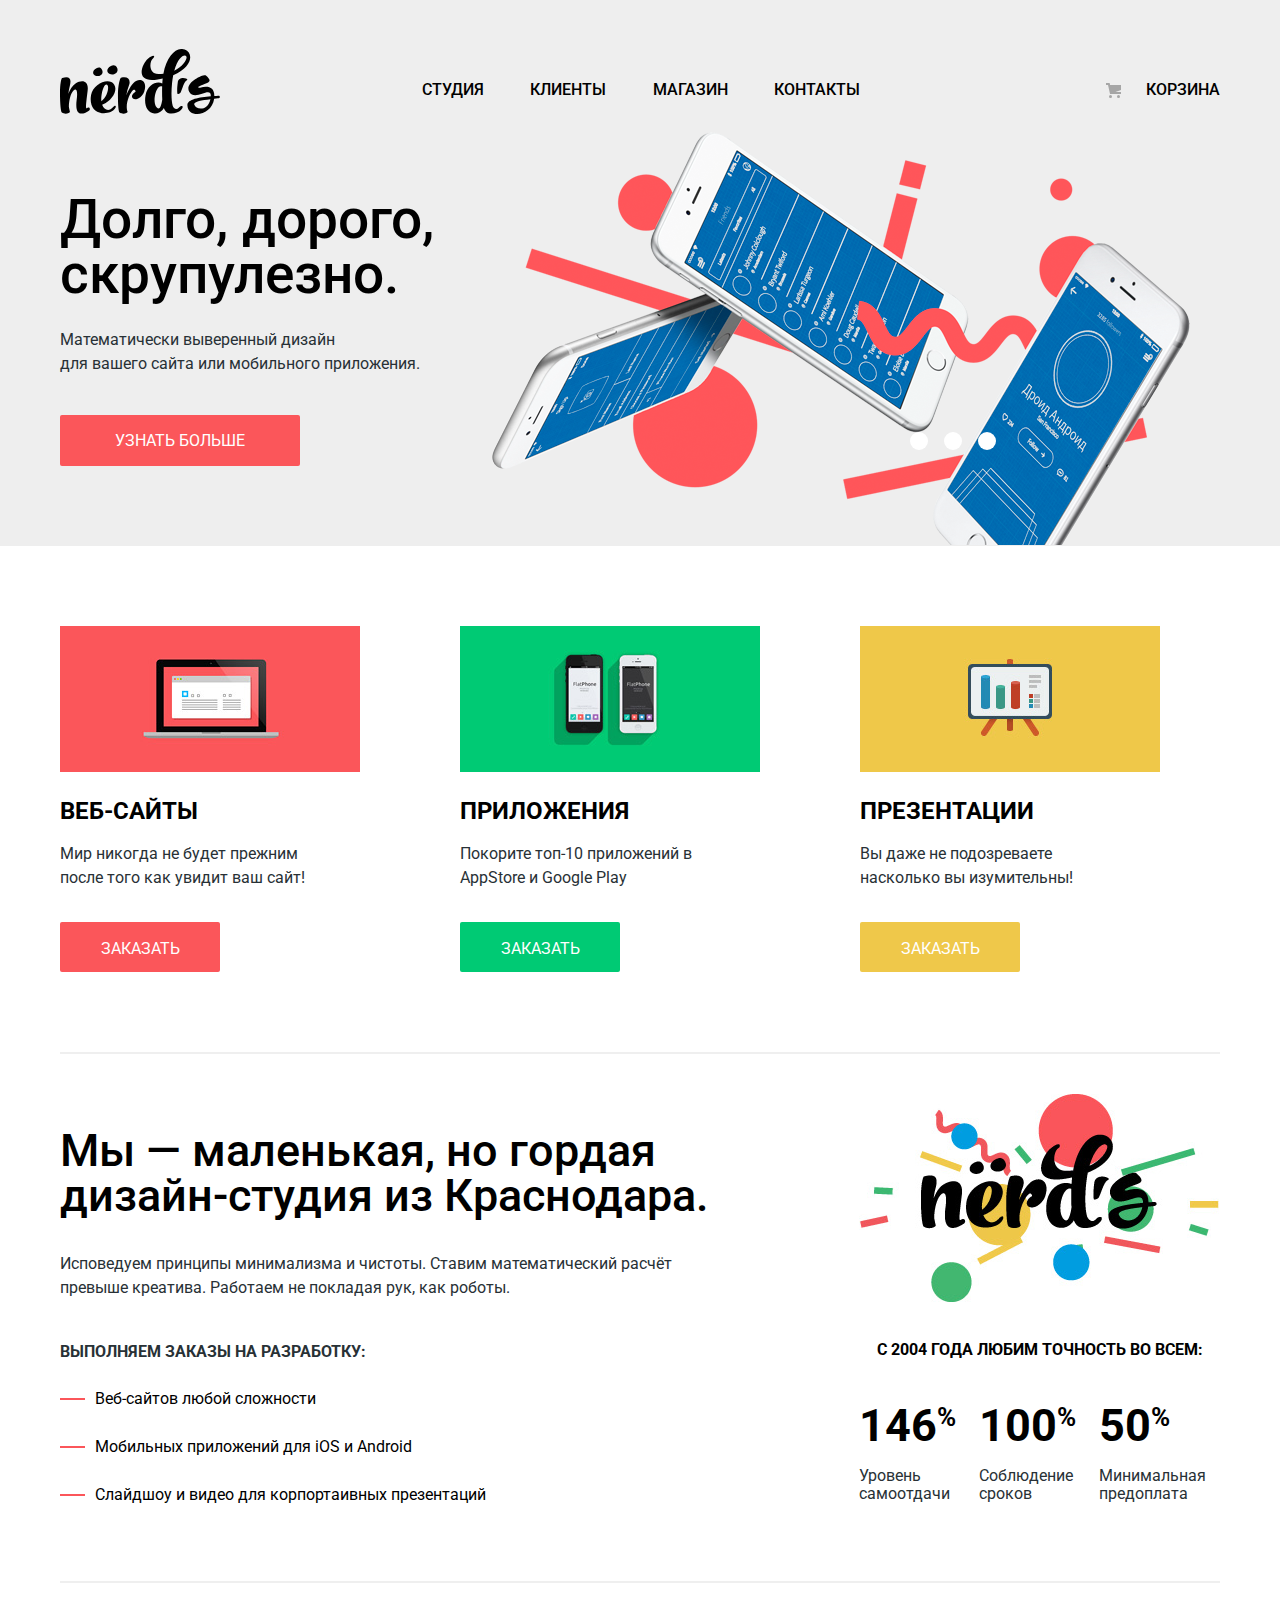
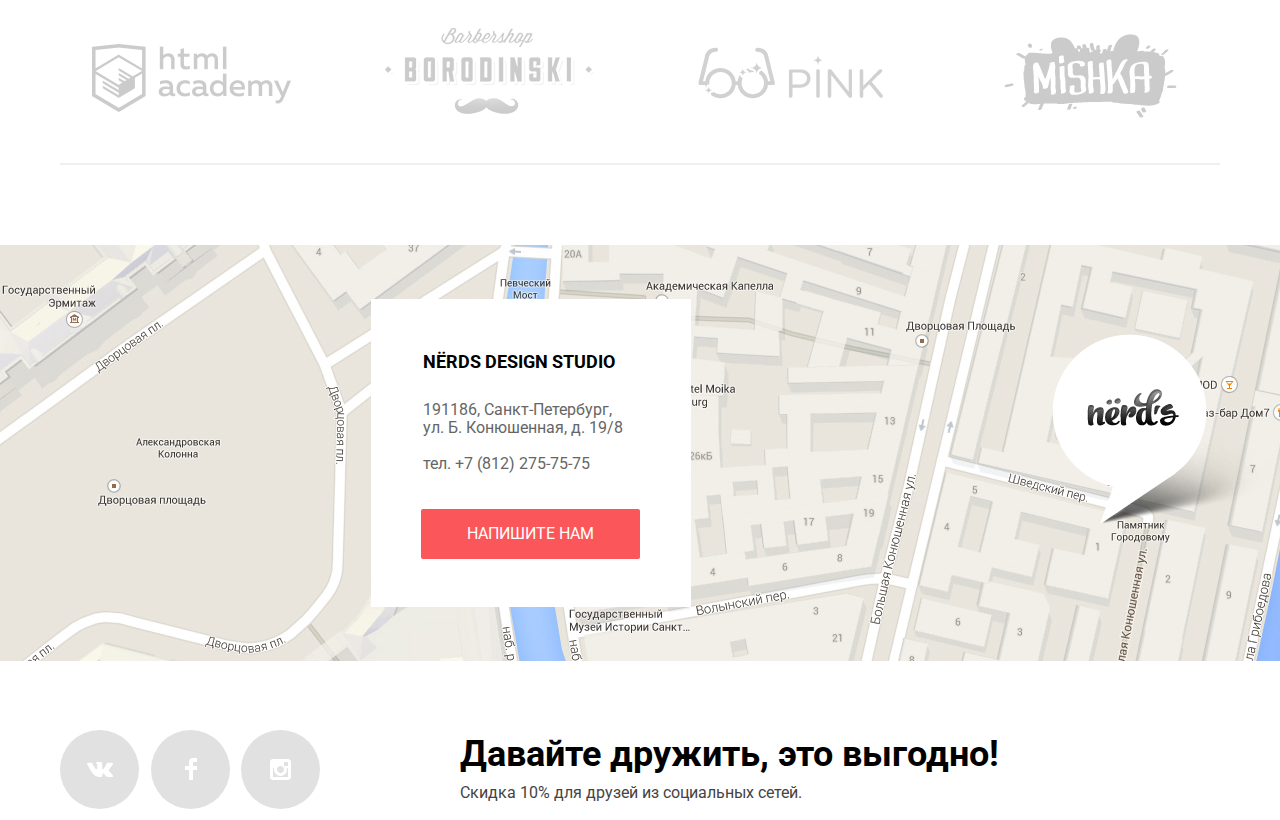
==== index.html @ 1ab6ad03 "добавил всплывашку" ====
<!DOCTYPE html>
<html lang="ru">

<head>
  <meta charset="utf-8">
  <title>HTML Academy: Нёрдс</title>
  <link href="https://fonts.googleapis.com/css?family=Roboto:400,500,700&display=swap" rel="stylesheet">
  <link href="css/normalize.css" rel="stylesheet">
  <link href="css/style.css" rel="stylesheet">
</head>

<body>
  <!-- погнали сетку на флексах-->
  <header class="header">
    <div class="header__wrapper container">
      <a class="logo" href="index.html">
        <img src="img/nerds-logo.svg" width="160" height="65" alt="Логотип магазина готовых шаблонов нёрдс">
      </a>
      <nav class="navigation">
        <ul class="navigation__list">
          <li class="navigation__item"><a href="#">Студия</a></li>
          <li class="navigation__item"><a href="#">Клиенты</a></li>
          <li class="navigation__item"><a href="catalog.html">Магазин</a></li>
          <li class="navigation__item"><a href="#">Контакты</a></li>
        </ul>
        <a class="cart" href="#">Корзина</a>
      </nav>
    </div>
  </header>
  <main>
    <section class="slider ">
      <h2 class="visually-hidden">Наш подход</h2>
      <ul class="slider-gallegy container">
        <li class="slider__item">
          <div class="slider__item--left">
            <h3>Долго, дорого, скрупулезно.</h3>
            <p>Математически выверенный дизайн <br>для вашего сайта или мобильного приложения.</p>
            <a class="slider__button" href="#">Узнать больше</a>
          </div>
          <img src="img/slide-picture1.png" width="698" height="413" alt="Смартфоны с мокапами приложений">
        </li>
        <!-- Тут остальные слайды слайдера-->
        <!--
          <li class="slider__item">
          <div class="slider__item--left">
          <h3>Любим математику как никто другой</h3>
          <p>Никакого креатива, только математические формулы для расчёта идеальных пропорций.</p>
          <a class="slider__button" href="#">Узнать больше</a>
        </div>
          <img src="img/slide-picture2.png" width="663" height="430" alt="2 дисплея с мокапами приложений">
        </li>
        <li class="slider__item">
          <div class="slider__item--left">
          <h3>Только ночь, только хардкор</h3>
          <p>Работать днём, как все? Мы против этого. <br>Ближе к полуночи работа только начинается.</p>
          <a class="slider__button" href="#">Узнать больше</a>
        </div>
          <img src="img/slide-picture3.png" width="759" height="411" alt="Планшет и смартфон с мокапами приложений">
        </li> -->
      </ul>
      <ul class="slider-switch">
        <li>
          <label class="slider-switch__label">
            <input class="slider-switch__radio" type="radio" name="slider-switch" id="slide-1" checked>
            <p class="visually-hidden">первый слайд</p>
          </label>
        </li>
        <li>
          <label class="slider-switch__label">
            <input class="slider-switch__radio" type="radio" name="slider-switch" id="slide-2">
            <p class="visually-hidden">второй слайд</p>
          </label>
        </li>
        <li>
          <label class="slider-switch__label">
            <input class="slider-switch__radio" type="radio" name="slider-switch" id="slide-3">
            <p class="visually-hidden">третий слайд</p>
          </label>
        </li>
      </ul>
    </section>
    <section class="advantage ">
      <h2 class="visually-hidden">Что мы предлагаем</h2>
      <div class="advantage__wrapper container">
        <ul class="advantage__list">
          <li class="advantage__item">
            <img class="advantage__img" src="img/advantage-picture-red.jpg" width="300" height="146"
              alt="Изображение ноутбука">
            <h3>Веб-сайты</h3>
            <p>Мир никогда не будет прежним после того как увидит ваш сайт!</p>
            <a href="#">Заказать</a>
          </li>
          <li class="advantage__item">
            <img class="advantage__img" src="img/advantage-picture-green.jpg" width="300" height="146"
              alt="Изображение двух смартфонов">
            <h3>Приложения</h3>
            <p>Покорите топ-10 приложений в AppStore и Google Play</p>
            <a href="#">Заказать</a>
          </li>
          <li class="advantage__item">
            <img class="advantage__img" src="img/advantage-picture-yellow.jpg" width="300" height="146"
              alt="Изображение презентации на треноге">
            <h3>Презентации</h3>
            <p>Вы даже не подозреваете насколько вы изумительны!</p>
            <a href="#">Заказать</a>
          </li>
        </ul>
      </div>
    </section>
    <div class="big-divider container"></div>
    <section class="about-stats container">
      <section class="about">
        <h2 class="visually-hidden">О нас</h2>
        <h3>Мы&nbsp;&mdash; маленькая, но&nbsp;гордая
          дизайн-студия из&nbsp;Краснодара.</h3>
        <p>Исповедуем принципы минимализма и чистоты. Ставим математический расчёт превыше креатива.
          Работаем не покладая рук, как роботы.</p>
        <p class="about__title">Выполняем заказы на разработку:</p>
        <ul class="about__list">
          <li class="about__item">
            <div class="red-dash"></div> Веб-сайтов любой сложности
          </li>
          <li class="about__item">
            <div class="red-dash"></div>Мобильных приложений для iOS и Android
          </li>
          <li class="about__item">
            <div class="red-dash"></div>Слайдшоу и видео для корпортаивных презентаций
          </li>
        </ul>
      </section>
      <section class="stats container">
        <h2 class="visually-hidden">Наша статистика</h2>
        <img src="img/nerds-picture.png" width="360" height="208" alt="Цветной логотип Нёрдс">
        <h3>С 2004 года любим точность во всем:</h3>
        <ul class="stats__list">
          <li class="stats__item">
            <h4>146<span class="procent-top">%</span></h4>
            <p>Уровень cамоотдачи</p>
          </li>
          <li class="stats__item">
            <h4>100<span class="procent-top">%</span></h4>
            <p>Соблюдение сроков</p>
          </li>
          <li class="stats__item">
            <h4>50<span class="procent-top">%</span></h4>
            <p>Минимальная предоплата</p>
          </li>
        </ul>
      </section>
    </section>
    <div class="big-divider2 container"></div>
    <section class="clients">
      <h2 class="visually-hidden">Наши клиенты</h2>
      <ul class="clients__list container">
        <li class="clients__item clients__item--htmlac">
          <a href="https://htmlacademy.ru/intensive/htmlcss">
            <img src="img/htmlacdemy-logo.png" width="199" height="68" alt="Логотип HTML академии">
          </a>
        </li>
        <li class="clients__item clients__item--borod">
          <a href="#">
            <img src="img/borodinski-logo.png" width="209" height="90" alt="Логотип Барбершопа Бородинский">
          </a>
        </li>
        <li class="clients__item clients__item--pink">
          <a href="#">
            <img src="img/pink-logo.png" width="185" height="52" alt="Логотип компании PINK">
          </a>
        </li>
        <li class="clients__item clients__item--mish">
          <a href="#">
            <img src="img/mishka-logo.png" width="173" height="84" alt="Логотип компании MISHKA">
          </a>
        </li>
      </ul>
    </section>
  </main>
  <footer>
    <section class="contacts">
      <h2 class="visually-hidden">Контактная информация</h2>
      <a href="#">
        <div class="contacts-map">
          <img class="contacts-map__background" src="img/2.jpg" width="1440" height="416" alt="Изображение карты"></img>
          <img class="contacts-map__pin" src="img/map-marker-png.png" width="231" height="190"
            alt="Пин на карте с логотипом Нёрдс">
        </div>
      </a>
      <div class="contacts-info">
        <p>
          <span class="contacts-info__name">NЁRDS DESIGN STUDIO</span><br>
          191186, Санкт-Петербург,<br>
          ул. Б. Конюшенная, д. 19/8<br><br>
          тел. +7 (812) 275-75-75
        </p>
        <button class="contacts-info__button" type="button">Напишите нам</button>
      </div>
      <!--кнопка открывает форму-->
    </section>
    <section class="social container">
      <h2 class="visually-hidden">Соцсети</h2>
      <ul class="social__list">
        <li class="social__item">
          <a class="social__vk" href="#">
            <img src="img/vk-icon.svg" width="26" height="15" alt="Ссылка на нашу страницу во Вконтакте">
          </a>
        </li>
        <li class="social__item">
          <a class="social__fb" href="#">
            <img src="img/fb-icon.svg" width="12" height="22" alt="Ссылка на нашу страницу в Facebook">
          </a>
        </li>
        <li class="social__item">
          <a class="social__in" href="#">
            <img src="img/insta-icon.svg" width="21" height="21" alt="Ссылка на нашу страницу в Instagram">
          </a>
        </li>
      </ul>
      <div class="social__slogan">
        <p class="social__title">Давайте дружить, это выгодно!</p>
        <p class="social__text">Скидка 10% для друзей из социальных сетей.</p>
      </div>
    </section>
  </footer>
  <section class="modal-feedback">
    <h2>Напишите нам</h2>
    <form class="feedback-form" action="https://echo.htmlacademy.ru" method="post">
      <div>
        <label>Ваше имя:
          <input class="feedback-form__name" type="text" name="name" placeholder="Имя Фамилия">
        </label>
      </div>
      <div>
        <label>Ваш e-mail:
          <input class="feedback-form__mail" type="text" name="email" placeholder="email@example.com">
        </label>
      </div>
      <div>
        <label>Текст письма:
          <textarea class="feedback-form__text" name="сomment" rows="4" placeholder="В свободной форме"></textarea>
        </label>
      </div>
    </form>
    <button class="feedback-form__buttom" type="submit">Отправить</button>
    <button class="feedback-close" type="button">Закрыть</button>
  </section>
</body>
<script src="js/script.js"></script>
</html>
---- css/style.css ----
/*
########   #######  ########  ##    ##
##     ## ##     ## ##     ##  ##  ##
##     ## ##     ## ##     ##   ####
########  ##     ## ##     ##    ##
##     ## ##     ## ##     ##    ##
##     ## ##     ## ##     ##    ##
########   #######  ########     ##
*/
body {
  margin: 0;
  padding: 0;

  font-family: 'Roboto', "Arial", sans-serif;
  font-size: 16px;
  line-height: 24px;
  font-weight: 400;
  color: #000000;

  background-color: #ffffff;
}

.visually-hidden {
  position: absolute;
  width: 1px;
  height: 1px;
  margin: -1px;
  border: 0;
  padding: 0;
  clip: rect(0 0 0 0);
  overflow: hidden;
}

/*cбрасываем стили таблицы*/
ul {
  list-style-type: none;
  margin: 0;
  padding-inline-start: 0; /* вот этот параметр оссобенно настораживает*/
}

/*класс для работы с флексами, главное не забыть про вот этот паддинг по бокам*/
.container {
  max-width: 1200px;
  margin: 0 auto;
  padding: 0 20px;
  box-sizing: border-box;
}



/*
   ###
  ## ##
 ##   ##
##     ##
#########
##     ##
##     ##
*/
a {
  text-decoration: none;
}

/*
##     ## ########    ###    ########  ######## ########
##     ## ##         ## ##   ##     ## ##       ##     ##
##     ## ##        ##   ##  ##     ## ##       ##     ##
######### ######   ##     ## ##     ## ######   ########
##     ## ##       ######### ##     ## ##       ##   ##
##     ## ##       ##     ## ##     ## ##       ##    ##
##     ## ######## ##     ## ########  ######## ##     ##
*/

.header {
  width: 100%;
  min-height: 123px;
  background: #eeeeee;
}

.header__wrapper {
  display: flex;
  min-width: 1200px;

  font-weight: 500;
  text-transform: uppercase;
  line-height: 30px;
}

.logo {
  width: 160px;
  height: 65px;
  display: block;
  padding-top: 49px;
}

.logo:active {
  opacity: 0.3;
}

.navigation {
  display: flex;
  padding-left: 202px;

}

.navigation__list {
  list-style: none;
  position: relative;
  display: flex;
  width: 438px;
  justify-content: space-between;
  padding-top: 75px;
}

.navigation__list a,
.cart {
  color: #000000;
}

.navigation__list a:hover,
.cart:hover,
.navigation__list a:focus,
.cart:focus {
  color: #fb565a;
}

.navigation__list a:active,
.cart:active {
  opacity: 0.3;
}

.navigation__item--active::after {
  content: "";
  position: absolute;
  right: 132px;
  top: 108px;
  width: 74px;
  height: 2px;
  background-color: #fb565a;
}
/*Регение выше отвратительное, т.к. не сработает для остальных ссылок, для каждой нужно будет сделать такое, но обычным border-bottom у меня не получилось*/


.cart {
  position: relative;
  padding-top: 75px;
  padding-left: 286px;
}

.cart:before {
  content: url(../img/cart-icon.svg);
  width: 15px;
  height: 15px;
  position: absolute;
  right: 99px;
  top: 78px;
}
/*
 ######  ##       #### ########  ######## ########
##    ## ##        ##  ##     ## ##       ##     ##
##       ##        ##  ##     ## ##       ##     ##
 ######  ##        ##  ##     ## ######   ########
      ## ##        ##  ##     ## ##       ##   ##
##    ## ##        ##  ##     ## ##       ##    ##
 ######  ######## #### ########  ######## ##     ##
*/
.slider-gallegy {
  list-style: none;
  display: flex;
}

.slider__item {
  display: flex;
  max-height: 430px;
}

.slider__item h3 {
  font-size: 55px;
  line-height: 55px;
  font-weight: 500;
  max-width: 515px;
  padding-top: 14px;
}

.slider__item p {
  color: #283136;
  max-width: 409px;
  padding-top: 10px;
}

.slider__item img {
  position: relative;
  display: block;
  width: 100%;
  top: 9px;
  right: 30px;
}
.slider {
  background-color: #eeeeee;
  position: relative;
}

.slider__item--left {
  display: flex;
  flex-direction: row;
}

.slider__item--left h3 {
margin-block-end:0px;
}

.slider__item a{
  background-color: #fb565a;
  border: none;
  width: 240px;
  max-height: 50px;
  border-radius: 2px;
  text-align: center;
  line-height: 18px;
  color: #ffffff;
  text-transform: uppercase;
  margin-top: 23px;
  vertical-align: middle;
  padding-top: 17px;
  padding-bottom: 16px;
}

.slider__item a:hover,
.slider__item a:focus {
  background-color: #e74246;
}

.slider__item a:active {
  box-shadow: inset 0px 3px 0 0 rgba(0, 1, 1, 0.1);
  background-color: #d7373b;
  color: rgba(255, 255, 255, 0.3);
}

.slider-switch {
  list-style: none;
  position: absolute;
  top: 259px;
  left: 928px;
  transform: rotate(-90deg);
}

.slider-switch__radio{
  display: none;
}

.slider-switch li:before {
  display: flex;
  content: '';
  width: 18px;
  height: 18px;
  background-color:#ffffff;
  border-radius: 50%;
  margin: 16px;
  cursor: pointer;
}


/*
   ###    ########  ##     ##    ###    ##    ## ########
  ## ##   ##     ## ##     ##   ## ##   ###   ##    ##
 ##   ##  ##     ## ##     ##  ##   ##  ####  ##    ##
##     ## ##     ## ##     ## ##     ## ## ## ##    ##
######### ##     ##  ##   ##  ######### ##  ####    ##
##     ## ##     ##   ## ##   ##     ## ##   ###    ##
##     ## ########     ###    ##     ## ##    ##    ##
*/
.advantage {
  display: flex;
  width: 100%;
}

.advantage__wrapper {
  width: 1200px;
  display: flex;
  flex-direction: row;
  margin-left: auto;
  margin-right: auto;
  margin-top: 0px;
  margin-bottom: 0px;
}

.advantage__list {
  list-style: none;
  display: flex;
  justify-content: space-between;
  margin: 0px;
  padding: 0px;
}

.advantage__item {
  display: flex;
  flex-direction: column;
  padding-left: 100px;
  padding-top: 80px;
}
.advantage__item:first-child{
  padding-left: 0px;
}
.advantage__item h3 {
  text-transform: uppercase;
  font-size: 24px;
  line-height: 30px;
  font-weight: 700;
}

.advantage__item p {
  font-size: 16px;
  line-height: 24px;
  color: #283136;
  width: 250px;
  margin-block-start: -8px;
}
/*закрасим фон картинок если вдруг не загрузится*/
.advantage__img {
  background-color: #000000;
  width: 300px;
  height: 146px;
}

.advantage__item a{
  background-color: #fb565a;
  border: none;
  width: 160px;
  height: 32px;
  border-radius: 2px;
  text-align: center;
  line-height: 18px;
  color: #ffffff;
  text-transform: uppercase;
  margin-top: 16px;
  padding-top: 18px;
}

.advantage__item a:hover,
.advantage__item a:focus {
  background-color: #e74246;
}

.advantage__item a:active {
  box-shadow: inset 0px 3px 0 0 rgba(0, 1, 1, 0.1);
  background-color: #d7373b;
}

.advantage__item:nth-of-type(2) a{
  background-color: #00ca74;
}

.advantage__item:nth-of-type(2) a:hover,
.advantage__item:nth-of-type(2) a:focus{
  background-color: #00bc6c;
}

.advantage__item:nth-of-type(2) a:active{
  box-shadow: inset 0px 3px 0 0 rgba(0, 1, 1, 0.1);
  background-color: #00aa62;

  color: rgba(255, 255, 255, 0.3);
}

.advantage__item:nth-of-type(3) a {
  background-color: #efc84a;
}

.advantage__item:nth-of-type(3) a:hover
.advantage__item:nth-of-type(3) a:focus {
  background-color: #eab534;
}

.advantage__item:nth-of-type(3) a:active {
  box-shadow: inset 0px 3px 0 0 rgba(0, 1, 1, 0.1);
  background-color: #e5a722;
  color: rgba(255, 255, 255, 0.3);
}
/*
   ###    ########   #######  ##     ## ########
  ## ##   ##     ## ##     ## ##     ##    ##
 ##   ##  ##     ## ##     ## ##     ##    ##
##     ## ########  ##     ## ##     ##    ##
######### ##     ## ##     ## ##     ##    ##
##     ## ##     ## ##     ## ##     ##    ##
##     ## ########   #######   #######     ##
*/

.about-stats {
  display: flex;
  flex-basis: 1200px;
}

.about-stats::after{
  content: "";
  width: 1200px;
  height: 2px;
  background-color: #efefef;
  margin-bottom: 143px;
}

.about h3 {
  font-size: 45px;
  line-height: 45px;
  font-weight: 500;
  width: 650px;
  margin-block-start: 34px;
  margin-block-end: 34px;
}


.about p {
  color: #283136;
}

.about__title {
  font-weight: 700;
  text-transform: uppercase;
  margin-block-start: 40px;
  margin-block-end: -10px;

}
.about__list {
  position: relative;
  padding-top: 9px;
  list-style: none;
  margin-top: -10px;
}
.about__item {
  padding-left: 35px;
}
.about__item:nth-child(1) {
  margin-top: 0px;
}
.about__item::before {
  display: inline-block;
  position: relative;
  content: "";
  top: 20px;
  left: -35px;
  width: 25px;
  height: 2px;
  background-color: #fb565a;
}

.stats__list {
  list-style: none;
}
.stats h3 {
  font-weight: 700;
  text-transform: uppercase;
}

.stats h4 {
  font-size: 45px;
  line-height: 10px;
}

.stats__item p {
  color: #283136;
  line-height: 18px;
}



.about {
  flex-basis: 650px;
  margin-right: 129px;
}

.stats__list {
  display: flex;
  flex-basis: 360px;
  flex-wrap: wrap; /* защита от переполнения убираем*/
}
.stats__item h4 {
  margin-block-start: 34px;
  margin-block-end: 36px;
}

.stats__item p {
  width: 120px;
  margin-block-start:0px;
}

.procent-top {
  vertical-align: 15px;
  font-size: 26px;
}
.stats h3 {
  font-size: 16px;
  line-height: 24px;
  padding-top: 13px;
  padding-left: 18px;
}

/*
########  #### ##     ## #### ########  ######## ########
##     ##  ##  ##     ##  ##  ##     ## ##       ##     ##
##     ##  ##  ##     ##  ##  ##     ## ##       ##     ##
##     ##  ##  ##     ##  ##  ##     ## ######   ########
##     ##  ##   ##   ##   ##  ##     ## ##       ##   ##
##     ##  ##    ## ##    ##  ##     ## ##       ##    ##
########  ####    ###    #### ########  ######## ##     ##
*/
.big-divider {
  width: 1160px;
  height: 2px;
  background-color: #efefef;
  margin-top: 80px;
  margin-bottom: 40px;
}
.big-divider2 {
  width: 1160px;
  height: 2px;
  background-color: #efefef;
  margin-top: 62px;
  margin-bottom: 40px;
}
/*
 ######  ##       #### ######## ##    ## ########  ######
##    ## ##        ##  ##       ###   ##    ##    ##    ##
##       ##        ##  ##       ####  ##    ##    ##
##       ##        ##  ######   ## ## ##    ##     ######
##       ##        ##  ##       ##  ####    ##          ##
##    ## ##        ##  ##       ##   ###    ##    ##    ##
 ######  ######## #### ######## ##    ##    ##     ######
 */
.clients__list {
  list-style: none;
  display: flex;
  justify-content: space-between;
  align-items: center;
}

.clients__list::after{
  content: "";
  width: 1200px;
  height: 2px;
  background-color: #efefef;
  margin-top: 43px;
}
.clients__item {
  padding-top: 0 120px;

}

.clients__item img {
  opacity: 0.2;
}

.clients__item img:hover {
  opacity: 1;
}

.clients__item img:active {
  opacity: 0.1;
}

.clients__item--htmlac{
  position: relative;
  top: 10px;
  left: 32px;
}
.clients__item--borod {
  position: relative;
  top: 5px;
  left: -5px;
}

.clients__item--pink {
  position: relative;
  top: 5px;
  left: -33px;
}

.clients__item--mish {
  position: relative;
  top: 8px;
  left: -43px;
}

/*
 ######   #######  ##    ## ########    ###     ######  ########  ######
##    ## ##     ## ###   ##    ##      ## ##   ##    ##    ##    ##    ##
##       ##     ## ####  ##    ##     ##   ##  ##          ##    ##
##       ##     ## ## ## ##    ##    ##     ## ##          ##     ######
##       ##     ## ##  ####    ##    ######### ##          ##          ##
##    ## ##     ## ##   ###    ##    ##     ## ##    ##    ##    ##    ##
 ######   #######  ##    ##    ##    ##     ##  ######     ##     ######
 */

 .contacts{
   position: relative;
   margin-top: 80px;
 }

 .contacts-info {
   display: flex;
   flex-direction: column;
   width: 270px;
   min-height: 308px;
   position: absolute;
   top: 54px;
   left: 371px;
 }

.contacts-info__name {
  display: flex;
  font-weight: 700;
  font-size: 18px;
  line-height: 30px;
  text-transform: uppercase;
  color: #000000;

  padding-top: 48px;
  padding-bottom: 6px;
}

.contacts-info p {
  color: #666666;
  line-height: 18px;
  padding-left: 2px;
  margin: 0;
}

.contacts-info__button {
  background-color: #fb565a;
  border: none;
  border-radius: 2px;
  width: 219px;
  height: 50px;

  padding: 8px 16px;
  margin-top: 36px;

  text-align: center;
  vertical-align: middle;
  line-height: 18px;
  color: #ffffff;
  text-transform: uppercase;
}

.contacts-info__button:hover,
.contacts-info__button:focus {
  background-color: #e74246;
}

.contacts-info__button:active {
  box-shadow: inset 0px 3px 0 0 rgba(0, 1, 1, 0.1);
  background-color: #d7373b;
}

.contacts-map {
  position: relative;
}

.contacts-map__background {
  position: relative;
  display: flex;
  align-items: center;
  margin: 0 auto;
}
/* абсолютно отобразим pin на карте */
.contacts-map .contacts-map__pin {
  position: absolute;
  top: 89px;
  left: 1052px;
}

.inner-page .contacts {
  margin-top: 59px;
}
/*
 ######   #######   ######  ####    ###    ##
##    ## ##     ## ##    ##  ##    ## ##   ##
##       ##     ## ##        ##   ##   ##  ##
 ######  ##     ## ##        ##  ##     ## ##
      ## ##     ## ##        ##  ######### ##
##    ## ##     ## ##    ##  ##  ##     ## ##
 ######   #######   ######  #### ##     ## ########
 */
 .social__list {
  margin-top: 80px;
  list-style: none;
  display: flex;
  min-width: 260px;
  justify-content: space-between;
  flex-direction: row;
  justify-items: center;
}

.social__title {
  display: block;
  padding-top: 75px;

  font-size: 36px;
  line-height: 36px;
  font-weight: 700;
}

.social__text {
  display: block;
  padding-top: 100px;
  line-height: 22px;
  color: #444444;
}

.social {
  display: flex;
  justify-content: flex-start;
}

.social__list {
  display: flex;
  flex-wrap: wrap; /* защита от переполнения */
  margin-top: 69px;
}
.social__item {
  display: flex;
  position: relative;
  justify-content: center;
  align-items: center;
  width: 79px;
  height: 79px;
  background: #e1e1e1;
  border-radius: 50%;
}
/*Пришлось использовать absolute для иконок соцсетей
  для pixel-perfect, через aling-items было криво*/
.social__vk {
  position: absolute;
  top: 30px;
  left: 27px;
}
.social__fb {
  position: absolute;
  top: 28px;
  left: 34px;
}
.social__in {
  position: absolute;
  top: 29px;
  left: 29px;
}

.social__title {
  margin-block-end: 0px;
  margin-block-start: 0px;

}

.social__slogan {
  display: flex;
  flex-wrap: wrap; /* защита от переполнения и перенос второго параграфа на след. строку*/
  flex-basis: 800px;
  margin-left: 140px ;

}
.social__text {
  padding-top: 0px;
  margin-block-start: 10px;
}

/*
 ######     ###    ########    ###    ##           ##     ## ######## ##     ##
##    ##   ## ##      ##      ## ##   ##           ##     ##    ##    ###   ###
##        ##   ##     ##     ##   ##  ##           ##     ##    ##    #### ####
##       ##     ##    ##    ##     ## ##           #########    ##    ## ### ##
##       #########    ##    ######### ##           ##     ##    ##    ##     ##
##    ## ##     ##    ##    ##     ## ##       ### ##     ##    ##    ##     ##
 ######  ##     ##    ##    ##     ## ######## ### ##     ##    ##    ##     ##
  */

.inner-page .header {
  min-height: 355px;
}
header h1{
  font-size: 55px;
  line-height: 55px;
  display: flex;
  max-height: 241px;
  justify-content: center;
  margin-block-start: 0px;
  margin: 0px;
  padding-top: 78px;
}

/*
######## #### ##       ######## ######## ########
##        ##  ##          ##    ##       ##     ##
##        ##  ##          ##    ##       ##     ##
######    ##  ##          ##    ######   ########
##        ##  ##          ##    ##       ##   ##
##        ##  ##          ##    ##       ##    ##
##       #### ########    ##    ######## ##     ##
*/

.filters {
  display: flex;
}

.filters fieldset {
  border:none;
  padding: 0px;
  margin: 0px;
  margin-bottom: 56px;
}

.filter {
  margin-top: 55px;
  width: 261px;
}

.filter ul {
  padding: 0px;
  margin: 0px;
}


.filter fieldset:nth-child(2) {
  margin-bottom:27px;
}
.filter fieldset:last-of-type{
  margin-bottom:32px;
}

/*Фильтр с ползунками-----------------------------------------------------------*/

.cost legend {
  font-weight: 700;
  font-size: 18px;
  line-height: 30px;
  letter-spacing: 0.18px;
  text-transform: uppercase;
}

.range-filter {
  width: 260px;
  margin-top: 49px;
}

.range-controls {
  position: relative;
  height: 41px;
  margin-bottom: 15px;
  padding-top: 39px;
  padding-right: 20px;
  padding-left: 20px;
  background-color: #f1f1f1;
  border-radius: 5px;
}

.range-controls .bar {
  width: 70%;
  height: 2px;
  background: #00ca74;
}

.range-controls .scale {
  height: 2px;
  background: #d7dcde;
}

.range-controls .toggle {
  position: absolute;
  top: 31px;
  left: 0;
  width: 4px;
  height: 4px;
  padding: 0;
  border: 8px solid #ffffff;
  background-color: #ababab;
  box-shadow: 0 2px 1px 0 #cfcfcf;
  border-radius: 50%;
  cursor: pointer;
}

.range-controls .toggle-min {
  left: 50px;
}

.range-controls .toggle-max {
  left: 110px;
}

.price-controls {
  font-size: 0;
}

.price-controls label {
  display: inline-block;
  width: 50%;

  font-size: 16px;
  text-transform: uppercase;
}

.price-controls input {
  width: 60px;
  padding: 8px 10px;
  margin-left: 10px;
  font-family: Roboto, Arial, sans-serif;
  font-size: 16px;
  text-align: center;
  color: #283136;
  border: none;
  border-radius: 5px;
  background: #f1f1f1;
}

.max-price {
  text-align: right;
}

/*Фильтр с радиокнопками ---------------------------------------------------------*/

.grid {
  padding: 0px;
  margin: 0px;
}

.grid legend {
  font-weight: 700;
  font-size: 18px;
  line-height: 30px;
  text-transform: uppercase;
}

.grid__list{
  list-style: none;
}

.grid__item {
  position: relative;
  margin-top: 14px;
  margin-bottom: 16px;
  padding-left: 36px;
}

.grid__item .filter__text {
  position: relative;
  display: block;
  cursor: pointer;
  user-select: none;
}

.grid__item label::before {
  content: "";
  position: absolute;
  left: -36px;
  top:-1px;
  width: 18px;
  height: 18px;
  border: 4px solid #b9b9b9;
  border-radius: 50%;
}

.filter__radio{
  display: none;
}

.filter__radio:checked + label::after {
  content: "";
  position: absolute;
  left: -28px;
  top: 7px;
  width: 2px;
  height: 2px;
  border: 4px solid #b9b9b9;
  background-color: #b9b9b9;
  border-radius: 50%;
}

/*Фильтр с чекбоксами -----------------------------------------*/

.specials legend {
  font-weight: 700;
  font-size: 18px;
  line-height: 30px;
  text-transform: uppercase;
}

.specials__list {
  list-style: none;
}

.specials__item{
position: relative;
margin-top: 14px;
margin-bottom: 16px;
padding-left: 36px;
}

.filter__checkbox {
  display: none;
}

.specials .filter__text {
  position: relative;

  display: block;

  cursor: pointer;
  user-select: none;
}

.specials label::before {
  content: url(../img/checkbox-off.svg);
  position: absolute;
  left: -34px;
  top: 0px;
  width: 18px;
  height: 18px;
  opacity: 0.4;
}

.filter__checkbox:checked + label::before {
  content: url(../img/checkbox-on.svg);
  position: absolute;
  left: -34px;
  top: 0px;
  width: 18px;
  height: 18px;
  opacity: 0.4;
}


/*Кнопка показать ------------------------------------------------------*/
.filter__button {
  background-color: #eeeeee;
  border: none;
  font-size: 16px;
  font-weight: 500;
  text-align: center;
  vertical-align: middle;
  width: 260px;
  height: 50px;
  line-height: 18px;
  color: #000000;
  text-transform: uppercase;
}

.filter__button:hover,
.filter__button:focus {
  background-color: #dfdfdf;
}

.filter__button:active {
  box-shadow: inset 0px 3px 0 0 rgba(0, 1, 1, 0.1);
  background-color: #d5d5d5;

  color: rgba(0, 0, 0, 0.3);
}

/*Фильтр для группировки результатов --------------------------*/

.order-form__list {
  list-style: none;
  display: flex;
}
.order-form {
  display: flex;
  width: 980px;
  justify-content: flex-start;
  margin-left: 138px;
  margin-top: 34px;
}

.order-form p {
  font-weight: 700;
  font-size: 18px;
  line-height: 30px;
  letter-spacing: 0.5px;
  text-transform: uppercase;
}
.order-form__text {
  cursor: pointer;
}
.order-form__item {
  font-size: 14px;
  line-height: 18px;
  text-transform: uppercase;
  color: rgba(0, 0, 0, 0.3);
  padding-top: 26px;
  padding-right: 30px;
  cursor: pointer;
}

.order-form__item:first-child{
  margin-left: 248px;
}
.order-form__item:nth-child(4){
  padding-right: 6px;
}

.order-form__item input{
  display: none;
}

.order-form__item--active {
  color: #000000;
}

.order-form__button--triangle {
  border: 0px rgba(255, 255, 255, 0);
  background-color: rgba(255, 255, 255, 0);
}
/*
 ######  ########    ###    ########   ######  ##     ##
##    ## ##         ## ##   ##     ## ##    ## ##     ##
##       ##        ##   ##  ##     ## ##       ##     ##
 ######  ######   ##     ## ########  ##       #########
      ## ##       ######### ##   ##   ##       ##     ##
##    ## ##       ##     ## ##    ##  ##    ## ##     ##
 ######  ######## ##     ## ##     ##  ######  ##     ##
  */
.search-results {
  display: flex;
  flex-direction: row;
  flex-wrap: wrap;
}

.search-results__list {
  display: flex;
  flex-wrap: wrap;
  justify-content: flex-start;
  width: 960px;
  margin-top: 33px;
  margin-left: 80px;
}

.search-results__item {
  display: flex;
  flex-direction: column;
  position: relative;
  width: 360px;
/*вот эти параметры хотелось бы пометить отдельно,
  и как-то их обнулять по умолчанию возможно*/
  margin-block-start: 0px;
  margin-block-end: 0px;
  margin-inline-start: 0px;
  margin-inline-end: 0px;
  margin-left: 40px;
  margin-right: 0px;
  margin-top: 0px;
  margin-bottom: 33px;
}

.search-results__item:last-child{
  margin-bottom: 0px;
}

.search-results__figure {
  display: flex;
  flex-direction: column;
  position: relative;
  width: 360px;

  margin-block-start: 0px;
  margin-block-end: 0px;
  margin-inline-start: 0px;
  margin-inline-end: 0px;
}

.search-results__item a {
  display: flex;
  flex-direction: column;
  width: 360px;
  height: 616px;
}


.search-results__figure--hover {
  background-color: #EFEFEF;
  display: none;
  position: absolute;
  bottom: 0px;
  width: 360px;
  height: 231px;
}

.search-results__item:hover .search-results__figure--hover {
  display: flex;
  flex-direction: column;
  align-items: center;
}

.search-results__item:hover path {
  fill: #4C4C4C;
}

.search-results__list {
  list-style: none;
}

.search-results__item h3 {
  font-size: 18px;
  line-height: 30px;
  font-weight: 700;
  text-align: center;
  text-transform: uppercase;
  color: #000000;
  padding-top: 9px;
}

.search-results__item p {
  line-height: 18px;
  color: #666666;
  text-align: center;
  width: 200px;
}

.search-result__btn {
  background-color: #fb565a;
  border: none;
  width: 200px;
  height: 50px;
  text-align: center;
  vertical-align: middle;
  line-height: 18px;
  color: #ffffff;
  text-transform: uppercase;
  border-radius: 2px;
  margin-top: 11px;
}

.search-result__btn:hover,
.search-result__btn:focus {
  background-color: #e74246;
}

.search-result__btn:active {
  box-shadow: inset 0px 3px 0 0 rgba(0, 1, 1, 0.1);
  background-color: #d7373b;
}

/*
########  #######   ######    ######   ##       ########
   ##    ##     ## ##    ##  ##    ##  ##       ##
   ##    ##     ## ##        ##        ##       ##
   ##    ##     ## ##   #### ##   #### ##       ######
   ##    ##     ## ##    ##  ##    ##  ##       ##
   ##    ##     ## ##    ##  ##    ##  ##       ##
   ##     #######   ######    ######   ######## ########
   */


.toggle__menu {
  list-style: none;
  display: flex;
  margin-left: 120px;
  margin-top: 28px;
}
.toggle__menu-item {
  margin-right: 11px;
}
.toggle__menu-item a {
  display: flex;
  justify-content: center;
  align-items: center;
  color: #000000;
  background-color: #eeeeee;
  font-size: 16px;
  line-height: 18px;
  font-weight: 500;
  width: 50px;
  height: 50px;
  text-transform: uppercase;
  line-height: 18px;
  border-radius: 3px;
}
.toggle__menu-item--active a{
  background-color: #ffffff;
  border: 3px solid #dbdbdb;
  border-radius: 3px;
  width: 44px;
  height: 44px;
}

.toggle__menu-item--next a{
  width: 260px;
}

.toggle__menu a:hover,
.toggle__menu a:focus{
  background-color: #dfdfdf;
}

.toggle__menu a:active{
color: rgba(0, 0, 0, 0.3);
box-shadow: inset 0px 3px 0 0 rgba(0, 1, 1, 0.1);
background-color: #d5d5d5;
}

/* Классы для сетки на флексах */
/*
 ######      ###    ##       ##       ######## ########  ##    ##
##    ##    ## ##   ##       ##       ##       ##     ##  ##  ##
##         ##   ##  ##       ##       ##       ##     ##   ####
##   #### ##     ## ##       ##       ######   ########     ##
##    ##  ######### ##       ##       ##       ##   ##      ##
##    ##  ##     ## ##       ##       ##       ##    ##     ##
 ######   ##     ## ######## ######## ######## ##     ##    ##
*/
.slider {
  min-height: 423px;
}
.slider-gallegy {
  display: flex;
  flex-wrap: wrap; /* защита от переполнения */
  flex-basis: 1440px;
  flex-direction: row;
}

.slider__item--left {
  flex-direction: column;
  flex-basis: 1200px;
}

.cards__list {
  display: flex;
  flex-basis: 1440px;
  flex-wrap: wrap; /* защита от переполнения */
}

.clients__list {
  display: flex;
  flex-wrap: wrap; /* защита от переполнения */
  flex-basis: 1440px;
}

.contacts-info {
  display: flex;
  padding-left: 50px;
  background-color: #ffffff;
}

.contacts-info__button {
  background-color: #fb565a;
  border: none;

  text-align: center;
  vertical-align: middle;
  line-height: 18px;
  color: #ffffff;
  text-transform: uppercase;
}

.contacts-info__button:hover,
.contacts-info__button:focus {
  background-color: #e74246;
}

.contacts-info__button:active {
  box-shadow: inset 0px 3px 0 0 rgba(0, 1, 1, 0.1);
  background-color: #d7373b;
}

/*
##     ##  #######  ########     ###    ##
###   ### ##     ## ##     ##   ## ##   ##
#### #### ##     ## ##     ##  ##   ##  ##
## ### ## ##     ## ##     ## ##     ## ##
##     ## ##     ## ##     ## ######### ##
##     ## ##     ## ##     ## ##     ## ##
##     ##  #######  ########  ##     ## ########
*/



.modal-feedback {
  display: none;
  width: 960px;
  height: 590px;

  position: fixed;
  top: 100px;
  left: 50%;
  margin-left: -480px; /* не pixel-perfect, но зато середина( смещение на половину ширины формы)*/

  background-color: #ffffff;
  box-shadow: 0px 20px 40px 0 rgba(0, 1, 1, 0.75);
}

.modal-show {
  display: block;
}

.modal-feedback h2 {
  font-size: 45px;
  line-height: 45px;
  color: #000000;
  padding-left: 100px;
  margin-top: 68px;
}

.feedback-form label {
  line-height: 18px;
  font-weight: 700;
}

/*ниже возможно все input стоит переделать с box-sizing: border-box, хотя бы в форке, чтобы понять по размерам*/

.feedback-form__name {
  font-size: 16px;
  line-height: 18px;
  color: rgba(68, 68, 68, 0.5);
  padding-left: 12px;
  padding-right: 10px;
  width: 334px;
  height: 44px;
  border: solid 2px #d7dcde;
  margin-top: 9px;
}

.feedback-form__mail {
  font-size: 16px;
  line-height: 18px;
  color: rgba(68, 68, 68, 0.5);
  padding-left: 12px;
  padding-right: 10px;
  width: 334px;
  height: 44px;
  border: solid 2px #d7dcde;
  margin-top: 9px;
}

.feedback-form__text {
  font-size: 16px;
  line-height: 18px;
  color: rgba(68, 68, 68, 0.5);
  padding-left: 12px;
  padding-right: 10px;
  padding-top:11px;
  width: 734px;
  height: 101px;
  border: solid 2px #d7dcde;
  margin-top: 9px;
}

.feedback-form div:first-child{
  margin-left: 102px;
  margin-top: 4px;
}

.feedback-form div:nth-child(2){
  margin-left: 40px;
  margin-top: 4px;
}

.feedback-form div:nth-child(3){
  margin-left: 102px;
  margin-top: 34px;
}

.feedback-form input:focus,
.feedback-form textarea:focus {
  border-color: #000000;
  color: #000000;
}

.feedback-form__text input:focus {
  color: #000000;
}

.feedback-form__buttom{
  background-color: #fb565a;
  border: none;
  width: 260px;
  height: 50px;
  text-align: center;
  vertical-align: middle;
  line-height: 18px;
  color: #ffffff;
  text-transform: uppercase;
  margin-left: 102px;
  margin-top: 47px;
  border-radius: 3px;
  padding-right: -1px;
}

.feedback-form__buttom:hover,
.feedback-form__buttom:focus {
  background-color: #e74246;
}

.feedback-form__buttom:active {
  box-shadow: inset 0px 3px 0 0 rgba(0, 1, 1, 0.1);
  background-color: #d7373b;
}

.feedback-form{
  flex-basis: 960px;
  display: flex;
  flex-wrap: wrap;
  flex-direction: row;
}

.feedback-form label {
  max-width: 360px;
  flex-shrink: 0;
  flex-wrap: wrap;
  display: flex;
  flex-direction: column;
}

.feedback-form label:nth-child(2) {
  margin-left: 40px;
}

/*Кнопка закрытия всплывающего окна ----------------------------------------------*/
.feedback-close{
position: absolute;
top: 68px;
left: 840px;
width: 22px;
height: 22px;
font-size: 0;
background-color: transparent;
border: 0;
cursor: pointer;

}

.feedback-close::before{
  content: url(../img/close-cross.svg);
  position: absolute;
  width: 21px;
  height: 21px;
  opacity: 0.3;
}

.feedback-close:hover::before,
.feedback-close:focus::before {
  opacity: 1;
}
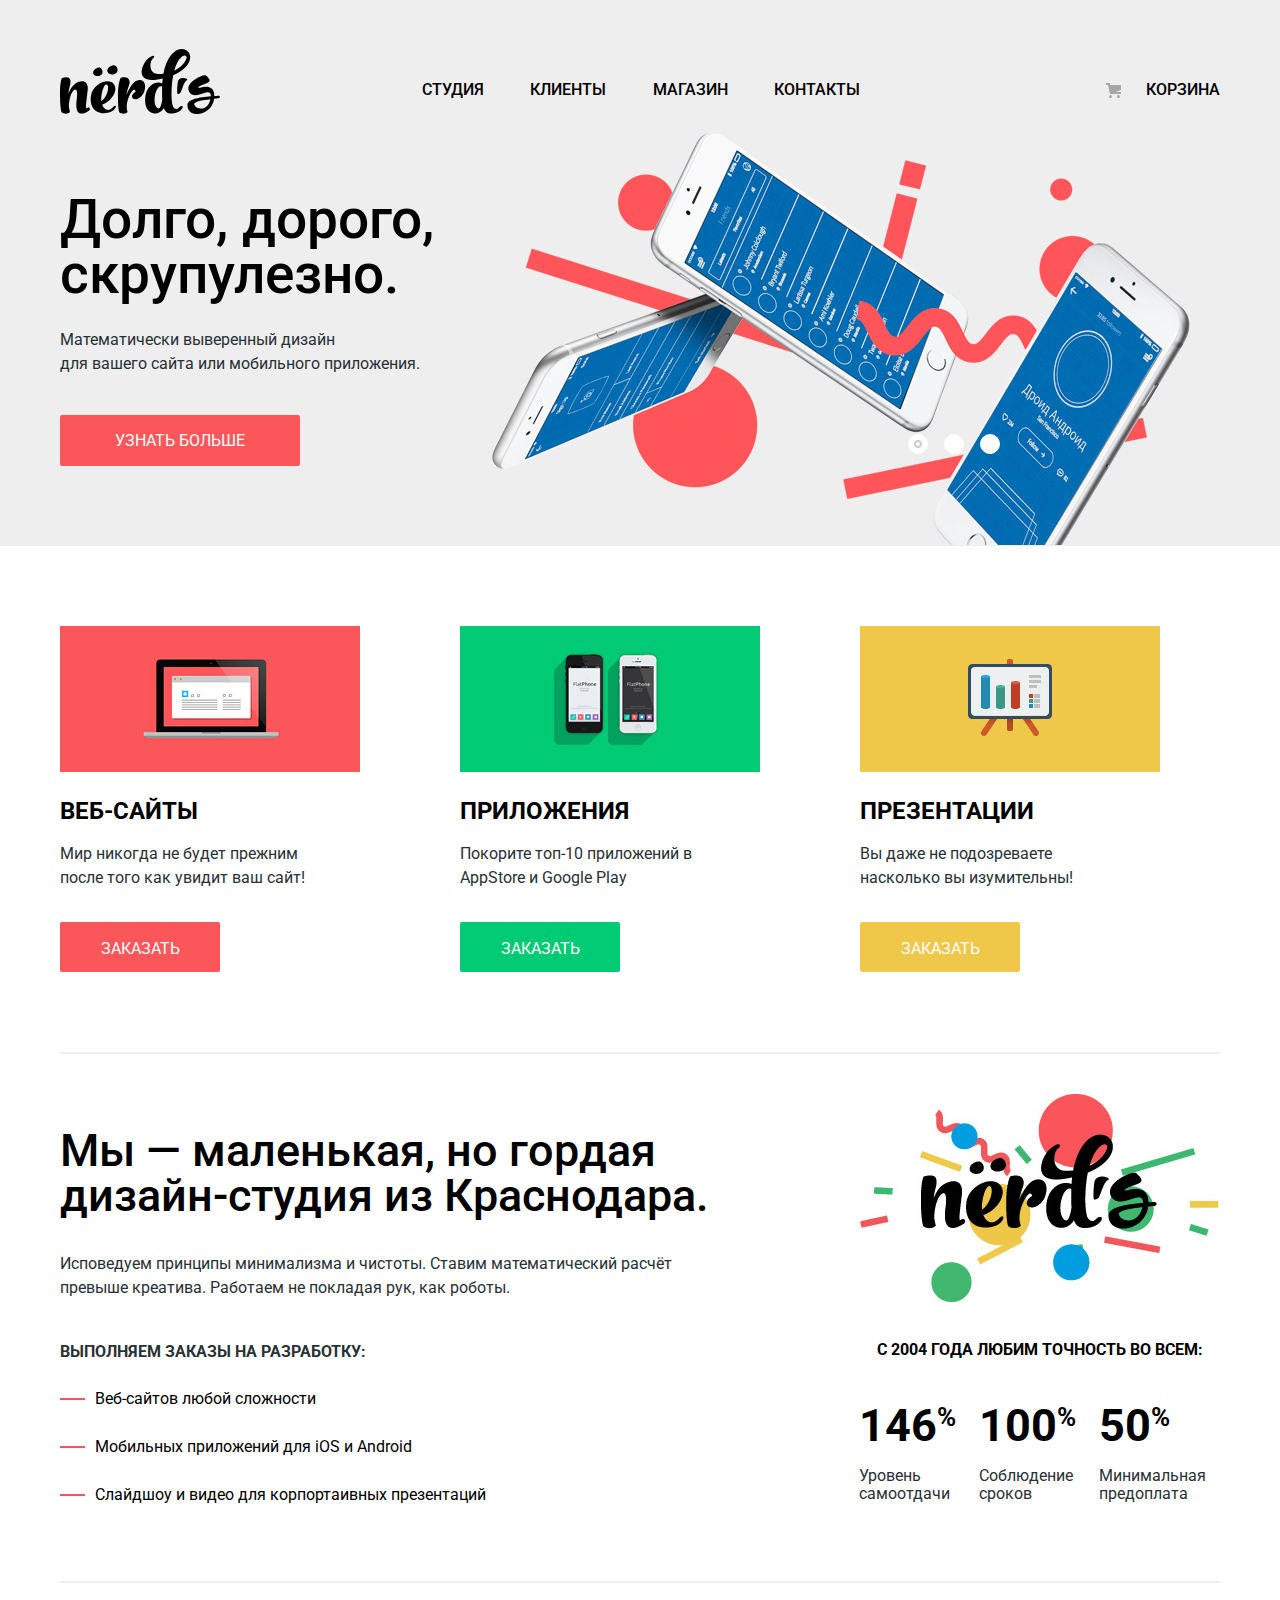
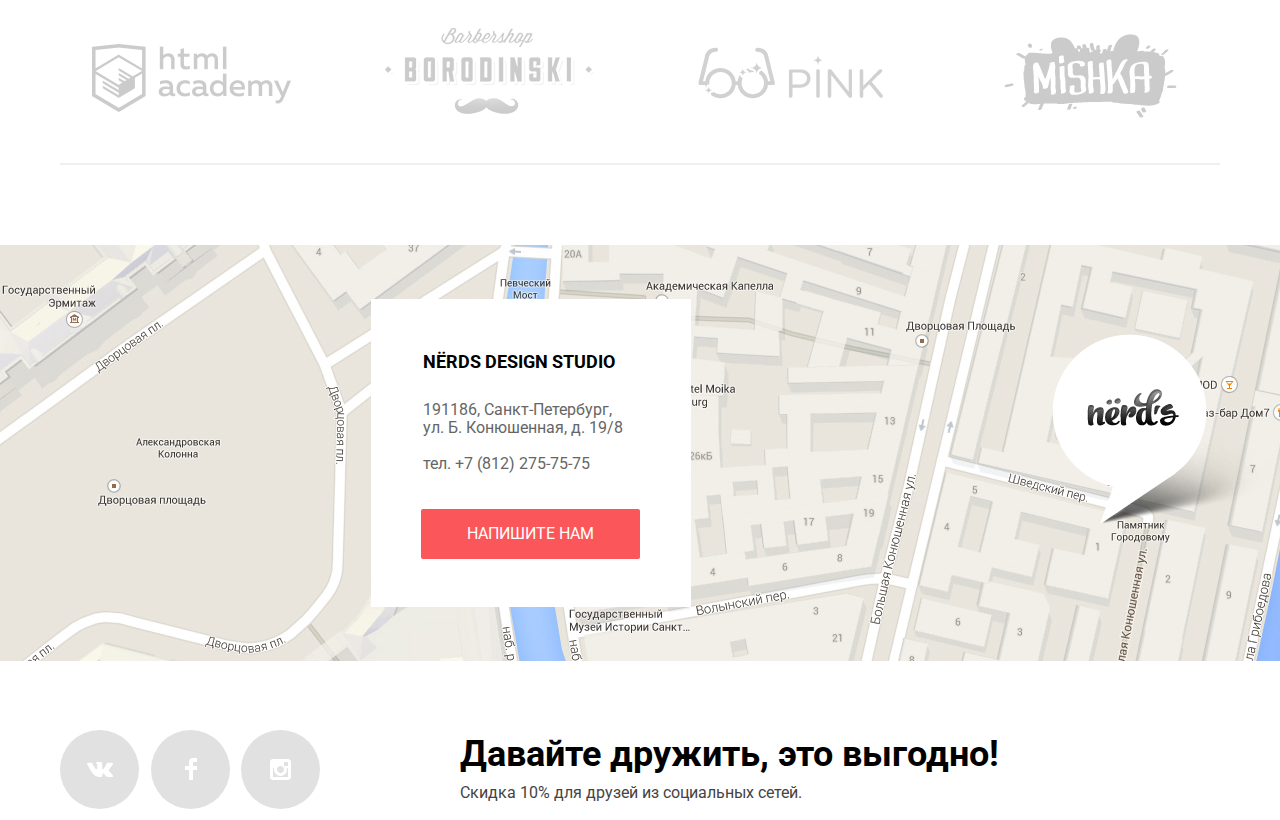
==== commit 5360e29d: "мелкие доделки и исправления (добавил точку на переключатель слайдера" ====
--- a/index.html
+++ b/index.html
@@ -62,19 +62,19 @@
         <li>
           <label class="slider-switch__label">
             <input class="slider-switch__radio" type="radio" name="slider-switch" id="slide-1" checked>
-            <p class="visually-hidden">первый слайд</p>
+            <span class="visually-hidden">первый слайд</span>
           </label>
         </li>
         <li>
           <label class="slider-switch__label">
             <input class="slider-switch__radio" type="radio" name="slider-switch" id="slide-2">
-            <p class="visually-hidden">второй слайд</p>
+            <span class="visually-hidden">второй слайд</span>
           </label>
         </li>
         <li>
           <label class="slider-switch__label">
             <input class="slider-switch__radio" type="radio" name="slider-switch" id="slide-3">
-            <p class="visually-hidden">третий слайд</p>
+            <span class="visually-hidden">третий слайд</span>
           </label>
         </li>
       </ul>
@@ -109,6 +109,7 @@
     </section>
     <div class="big-divider container"></div>
     <section class="about-stats container">
+      <h2 class="visually-hidden">О нас и статистика</h2>
       <section class="about">
         <h2 class="visually-hidden">О нас</h2>
         <h3>Мы&nbsp;&mdash; маленькая, но&nbsp;гордая
@@ -180,7 +181,7 @@
       <h2 class="visually-hidden">Контактная информация</h2>
       <a href="#">
         <div class="contacts-map">
-          <img class="contacts-map__background" src="img/2.jpg" width="1440" height="416" alt="Изображение карты"></img>
+          <img class="contacts-map__background" src="img/2.jpg" width="1440" height="416" alt="Изображение карты">
           <img class="contacts-map__pin" src="img/map-marker-png.png" width="231" height="190"
             alt="Пин на карте с логотипом Нёрдс">
         </div>
@@ -243,6 +244,7 @@
     <button class="feedback-form__buttom" type="submit">Отправить</button>
     <button class="feedback-close" type="button">Закрыть</button>
   </section>
+  <script src="js/script.js"></script>
+
 </body>
-<script src="js/script.js"></script>
 </html>
--- a/css/style.css
+++ b/css/style.css
@@ -254,11 +254,20 @@
   width: 18px;
   height: 18px;
   background-color:#ffffff;
+  border: 1px solid #ffffff;
   border-radius: 50%;
   margin: 16px;
   cursor: pointer;
 }
-
+.slider-switch li:after {
+  content: url(..//img/active-button.svg);
+  width: 8px;
+  height: 8px;
+  position: absolute;
+  top: 17px;
+  right: 27px;
+  opacity: 0.4;
+}
 
 /*
    ###    ########  ##     ##    ###    ##    ## ########
@@ -851,8 +860,11 @@
   border-radius: 5px;
 }
 
+
+
 .range-controls .bar {
-  width: 70%;
+  margin-left: 0%;
+  width: 50%;
   height: 2px;
   background: #00ca74;
 }
@@ -877,7 +889,7 @@
 }
 
 .range-controls .toggle-min {
-  left: 50px;
+  left: 10px;
 }
 
 .range-controls .toggle-max {
@@ -1184,6 +1196,8 @@
   display: flex;
   flex-direction: column;
   align-items: center;
+  animation-name: fade-in;
+  animation-duration: 0.4s;
 }
 
 .search-results__item:hover path {
@@ -1233,6 +1247,16 @@
 .search-result__btn:active {
   box-shadow: inset 0px 3px 0 0 rgba(0, 1, 1, 0.1);
   background-color: #d7373b;
+}
+
+@keyframes fade-in {
+  0% {
+    opacity: 0;
+  }
+
+  100% {
+    opacity: 1;
+  }
 }
 
 /*
@@ -1385,6 +1409,8 @@
 
 .modal-show {
   display: block;
+  animation-name: modal-up;
+  animation-duration: 0.4s;
 }
 
 .modal-feedback h2 {
@@ -1535,3 +1561,20 @@
 .feedback-close:focus::before {
   opacity: 1;
 }
+
+/*Анимация для всплывающего окна---------------------------*/
+
+@keyframes modal-up{
+  0% {
+    transform: translateY(1000px);
+  }
+  70% {
+    transform: translateY(-5px);
+  }
+  90% {
+    transform: translateY(5px);
+  }
+  100% {
+    transform: translateY(0px);
+  }
+}
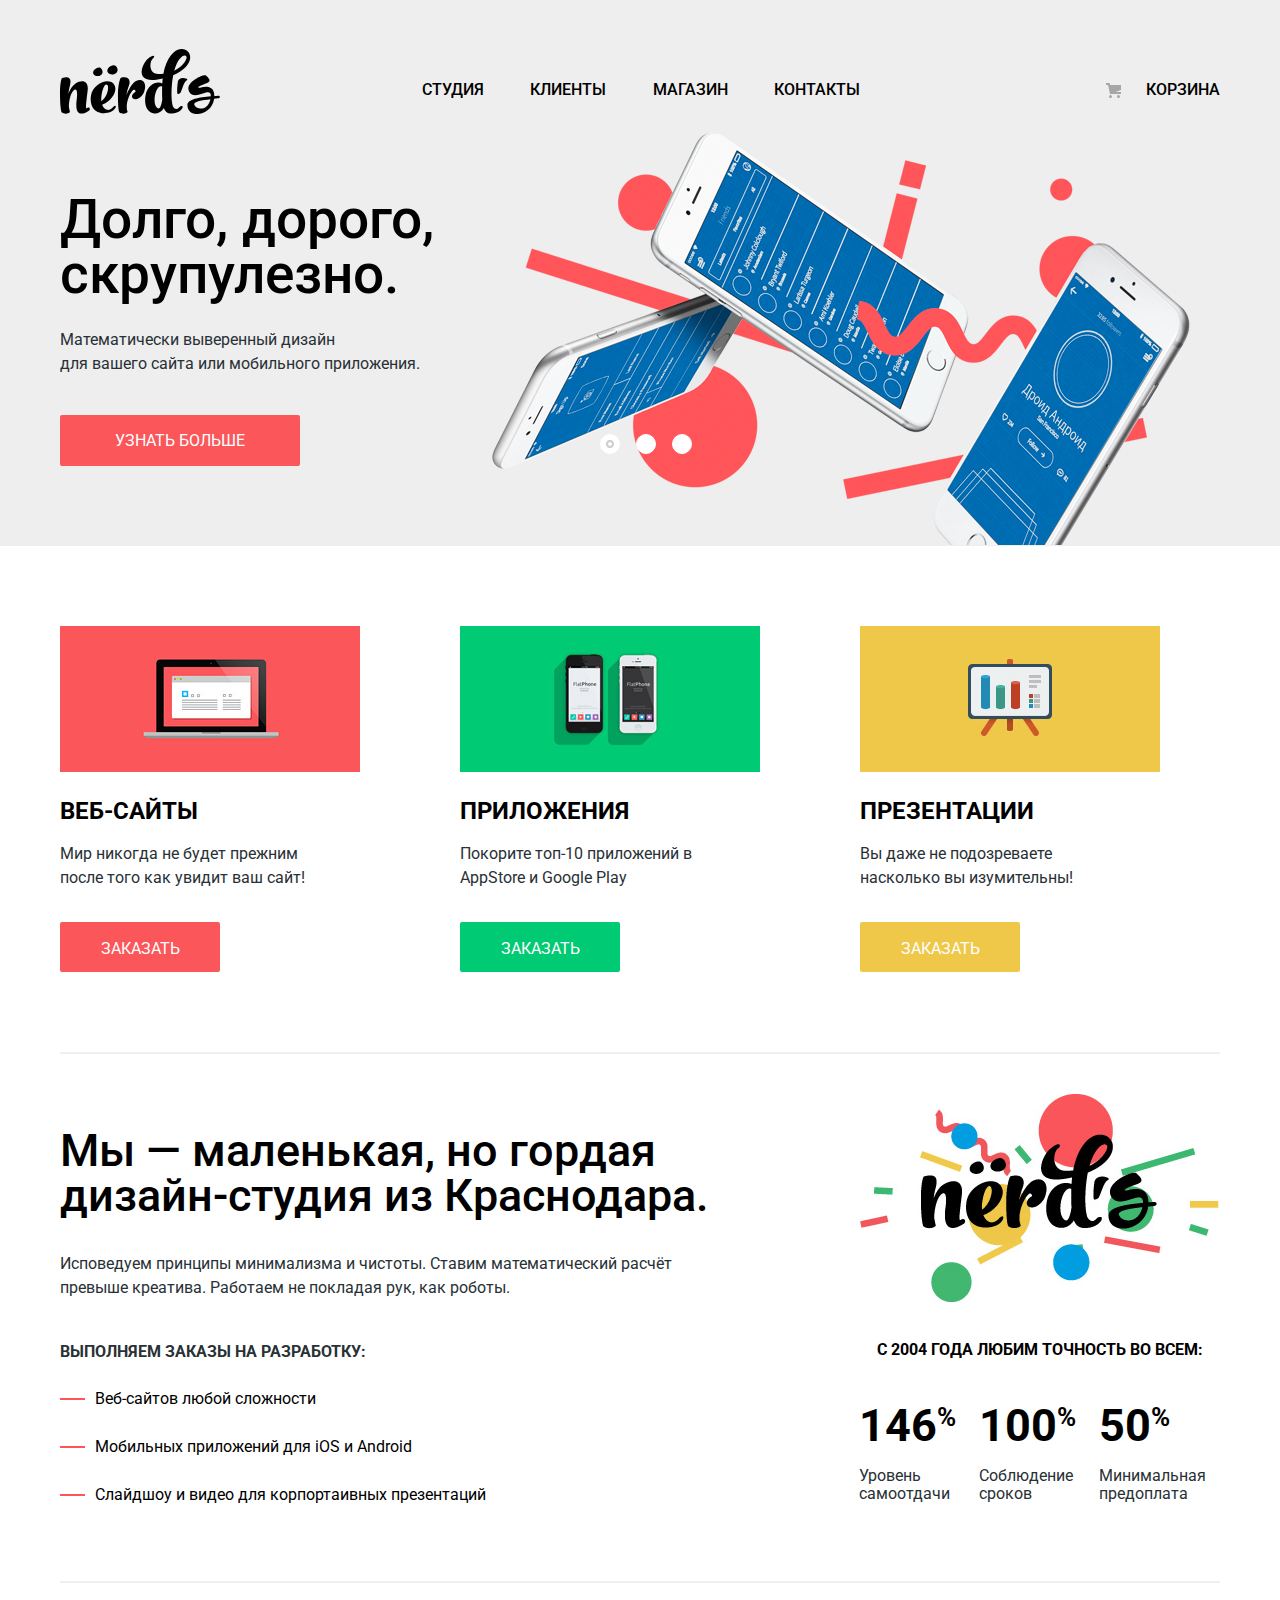
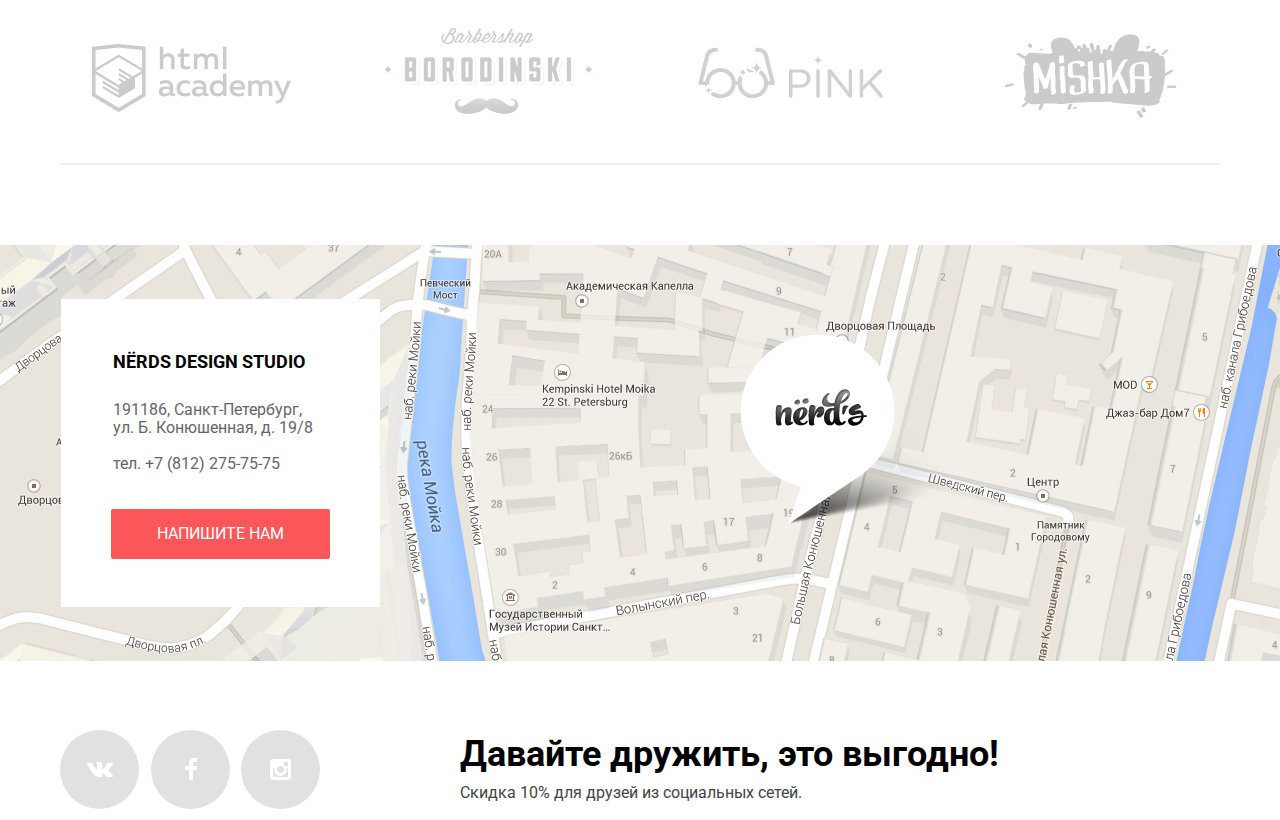
==== commit ccdb505d: "поработал над отображением в IE" ====
--- a/index.html
+++ b/index.html
@@ -30,6 +30,7 @@
   <main>
     <section class="slider ">
       <h2 class="visually-hidden">Наш подход</h2>
+      <div class="slider-wrapper">
       <ul class="slider-gallegy container">
         <li class="slider__item">
           <div class="slider__item--left">
@@ -78,6 +79,7 @@
           </label>
         </li>
       </ul>
+    </div>
     </section>
     <section class="advantage ">
       <h2 class="visually-hidden">Что мы предлагаем</h2>
@@ -179,13 +181,11 @@
   <footer>
     <section class="contacts">
       <h2 class="visually-hidden">Контактная информация</h2>
-      <a href="#">
-        <div class="contacts-map">
-          <img class="contacts-map__background" src="img/2.jpg" width="1440" height="416" alt="Изображение карты">
-          <img class="contacts-map__pin" src="img/map-marker-png.png" width="231" height="190"
-            alt="Пин на карте с логотипом Нёрдс">
-        </div>
-      </a>
+      <div class="contacts-map">
+      <img src="img/2.jpg" width="1440" height="416" alt="Изображение карты">
+      <img class="contacts-map__pin" src="img/map-marker-png.png" width="231" height="190"
+        alt="Пин на карте с логотипом Нёрдс">
+
       <div class="contacts-info">
         <p>
           <span class="contacts-info__name">NЁRDS DESIGN STUDIO</span><br>
@@ -195,7 +195,7 @@
         </p>
         <button class="contacts-info__button" type="button">Напишите нам</button>
       </div>
-      <!--кнопка открывает форму-->
+    </div>
     </section>
     <section class="social container">
       <h2 class="visually-hidden">Соцсети</h2>
@@ -247,4 +247,5 @@
   <script src="js/script.js"></script>
 
 </body>
+
 </html>
--- a/css/style.css
+++ b/css/style.css
@@ -164,6 +164,17 @@
 ##    ## ##        ##  ##     ## ##       ##    ##
  ######  ######## #### ########  ######## ##     ##
 */
+
+.slider {
+  background-color: #eeeeee;
+
+  height: 413px;
+}
+.slider-wrapper {
+  position: absolute;
+  right: 50%;
+  margin-right:-600px ;
+}
 .slider-gallegy {
   list-style: none;
   display: flex;
@@ -195,10 +206,7 @@
   top: 9px;
   right: 30px;
 }
-.slider {
-  background-color: #eeeeee;
-  position: relative;
-}
+
 
 .slider__item--left {
   display: flex;
@@ -240,7 +248,7 @@
   list-style: none;
   position: absolute;
   top: 259px;
-  left: 928px;
+  left: 580px;
   transform: rotate(-90deg);
 }
 
@@ -600,18 +608,27 @@
  */
 
  .contacts{
+  left: 50%;
+  margin-left: -720px;
+
    position: relative;
    margin-top: 80px;
+   height: 416px;
  }
 
- .contacts-info {
+.contacts-map {
+  position: absolute;
+  overflow: hidden;
+}
+
+
+.contacts-info {
    display: flex;
    flex-direction: column;
-   width: 270px;
    min-height: 308px;
    position: absolute;
    top: 54px;
-   left: 371px;
+   left: 141px;
  }
 
 .contacts-info__name {
@@ -660,9 +677,6 @@
   background-color: #d7373b;
 }
 
-.contacts-map {
-  position: relative;
-}
 
 .contacts-map__background {
   position: relative;
@@ -671,10 +685,10 @@
   margin: 0 auto;
 }
 /* абсолютно отобразим pin на карте */
-.contacts-map .contacts-map__pin {
+.contacts-map__pin {
   position: absolute;
   top: 89px;
-  left: 1052px;
+  left: 820px;
 }
 
 .inner-page .contacts {
@@ -1051,6 +1065,8 @@
   line-height: 18px;
   color: #000000;
   text-transform: uppercase;
+  outline: none;
+
 }
 
 .filter__button:hover,
@@ -1067,17 +1083,18 @@
 
 /*Фильтр для группировки результатов --------------------------*/
 
+.order-form {
+  display: flex;
+  justify-content: space-between;
+  padding-top: 34px;
+  padding-bottom: 33px;
+}
+
 .order-form__list {
   list-style: none;
   display: flex;
 }
-.order-form {
-  display: flex;
-  width: 980px;
-  justify-content: flex-start;
-  margin-left: 138px;
-  margin-top: 34px;
-}
+
 
 .order-form p {
   font-weight: 700;
@@ -1098,12 +1115,12 @@
   padding-right: 30px;
   cursor: pointer;
 }
-
-.order-form__item:first-child{
-  margin-left: 248px;
-}
 .order-form__item:nth-child(4){
   padding-right: 6px;
+
+}
+.order-form__item:last-child{
+  padding-right: 0px;
 }
 
 .order-form__item input{
@@ -1117,6 +1134,7 @@
 .order-form__button--triangle {
   border: 0px rgba(255, 255, 255, 0);
   background-color: rgba(255, 255, 255, 0);
+  outline: none;
 }
 /*
  ######  ########    ###    ########   ######  ##     ##
@@ -1127,17 +1145,22 @@
 ##    ## ##       ##     ## ##    ##  ##    ## ##     ##
  ######  ######## ##     ## ##     ##  ######  ##     ##
   */
+.order-results {
+  padding: 0px;
+  margin: 0px;
+  margin-left: 140px;
+  width: 760px;
+}
 .search-results {
   display: flex;
-  flex-direction: row;
   flex-wrap: wrap;
+  width: 960px;
 }
 
 .search-results__list {
   display: flex;
   flex-wrap: wrap;
   justify-content: flex-start;
-  width: 960px;
   margin-top: 33px;
   margin-left: 80px;
 }
@@ -1153,11 +1176,14 @@
   margin-block-end: 0px;
   margin-inline-start: 0px;
   margin-inline-end: 0px;
+  margin: 0px;
+  margin-bottom: -8px;
+}
+.search-results__item:nth-child(2n) {
   margin-left: 40px;
-  margin-right: 0px;
-  margin-top: 0px;
-  margin-bottom: 33px;
-}
+}
+
+
 
 .search-results__item:last-child{
   margin-bottom: 0px;
@@ -1168,13 +1194,17 @@
   flex-direction: column;
   position: relative;
   width: 360px;
-
-  margin-block-start: 0px;
-  margin-block-end: 0px;
-  margin-inline-start: 0px;
-  margin-inline-end: 0px;
-}
-
+  margin: 0px;
+}
+.search-results__figure a:after {
+  content: "";
+  position: absolute;
+  top:0px;
+  right: 0px;
+  bottom: 0px;
+  left: 0px;
+  z-index: 2;
+}
 .search-results__item a {
   display: flex;
   flex-direction: column;
@@ -1187,7 +1217,7 @@
   background-color: #EFEFEF;
   display: none;
   position: absolute;
-  bottom: 0px;
+  bottom: 40px;
   width: 360px;
   height: 231px;
 }
@@ -1206,6 +1236,8 @@
 
 .search-results__list {
   list-style: none;
+  margin: 0px;
+  padding: 0px;
 }
 
 .search-results__item h3 {
@@ -1237,6 +1269,7 @@
   text-transform: uppercase;
   border-radius: 2px;
   margin-top: 11px;
+  z-index: 3;
 }
 
 .search-result__btn:hover,
@@ -1273,7 +1306,7 @@
 .toggle__menu {
   list-style: none;
   display: flex;
-  margin-left: 120px;
+  margin-left: 0px;
   margin-top: 28px;
 }
 .toggle__menu-item {
@@ -1358,6 +1391,7 @@
   display: flex;
   padding-left: 50px;
   background-color: #ffffff;
+  padding-right: 50px;
 }
 
 .contacts-info__button {
@@ -1369,6 +1403,8 @@
   line-height: 18px;
   color: #ffffff;
   text-transform: uppercase;
+  outline: none;
+
 }
 
 .contacts-info__button:hover,
@@ -1379,6 +1415,8 @@
 .contacts-info__button:active {
   box-shadow: inset 0px 3px 0 0 rgba(0, 1, 1, 0.1);
   background-color: #d7373b;
+  outline: none;
+
 }
 
 /*
@@ -1399,12 +1437,14 @@
   height: 590px;
 
   position: fixed;
-  top: 100px;
+  top: 50%;
+  margin-top: -295px;
   left: 50%;
   margin-left: -480px; /* не pixel-perfect, но зато середина( смещение на половину ширины формы)*/
 
   background-color: #ffffff;
   box-shadow: 0px 20px 40px 0 rgba(0, 1, 1, 0.75);
+  z-index: 4;
 }
 
 .modal-show {
@@ -1504,6 +1544,7 @@
   margin-top: 47px;
   border-radius: 3px;
   padding-right: -1px;
+  outline: none;
 }
 
 .feedback-form__buttom:hover,
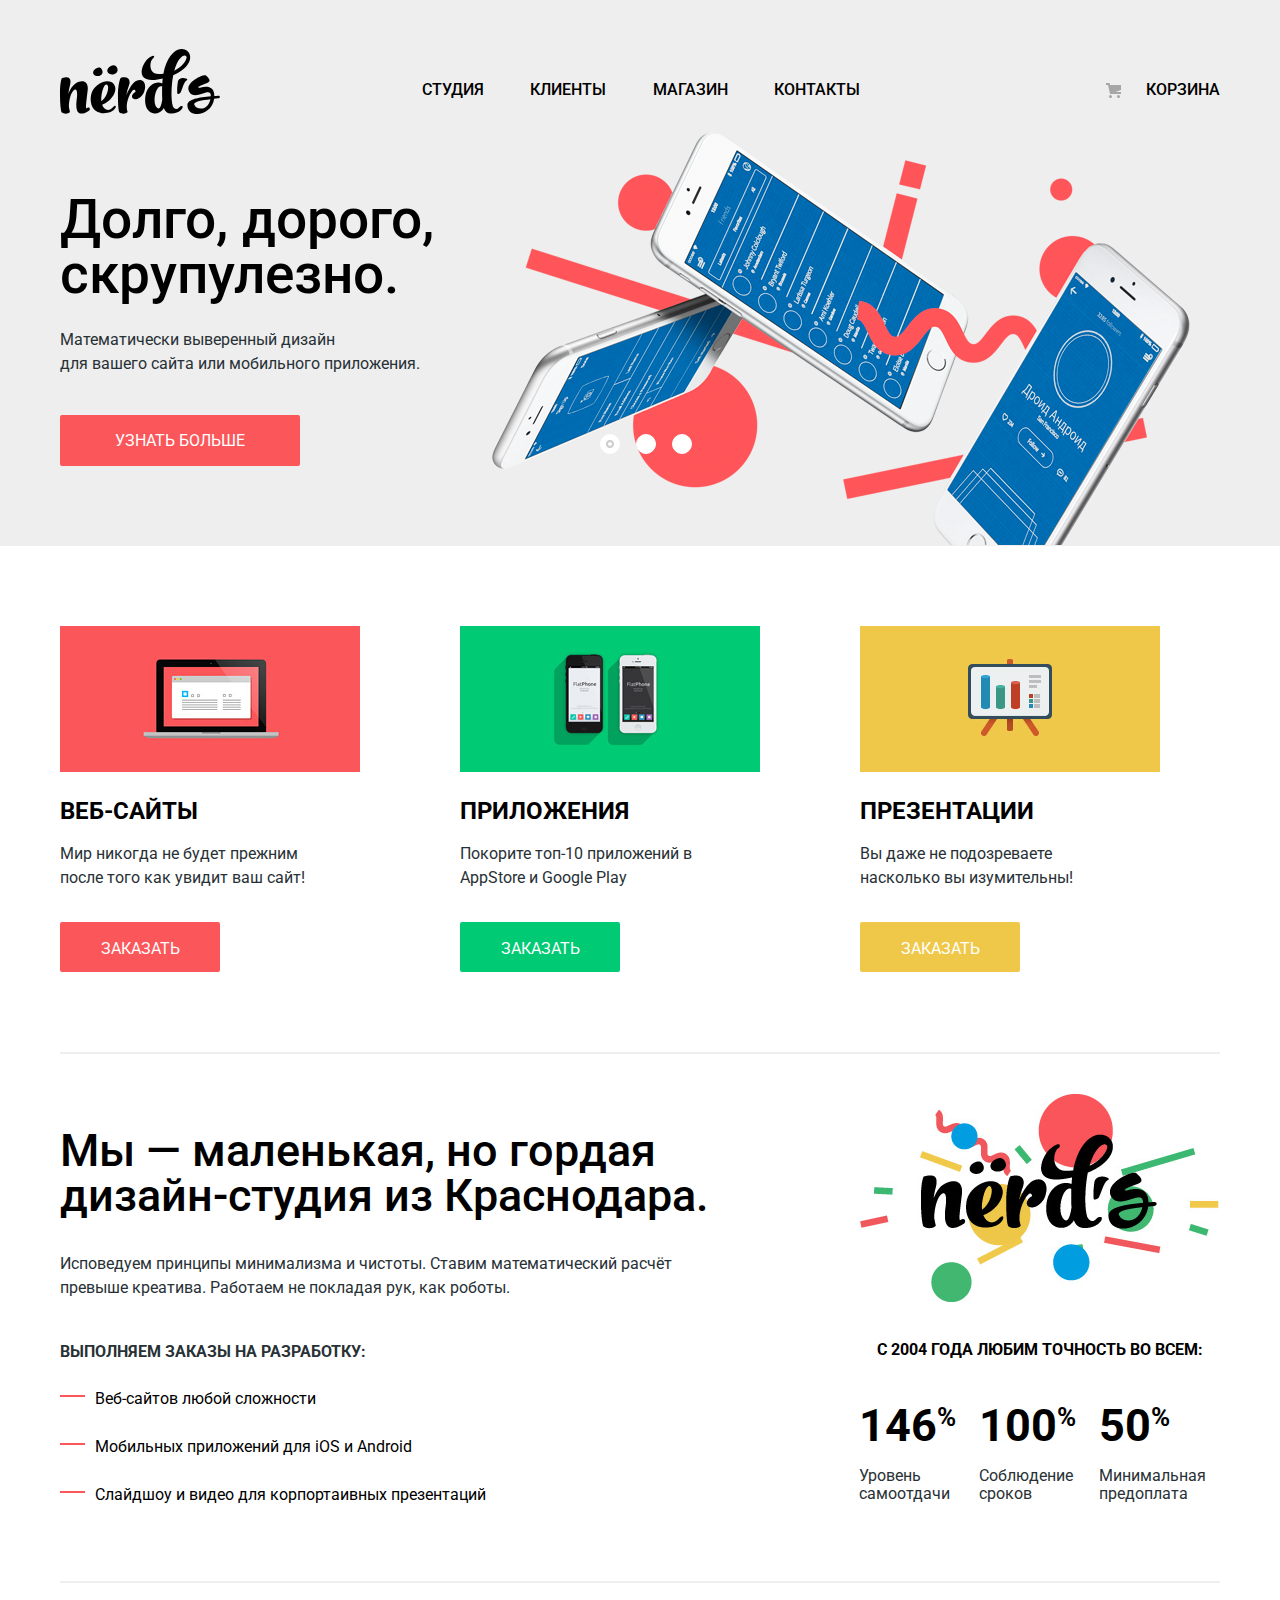
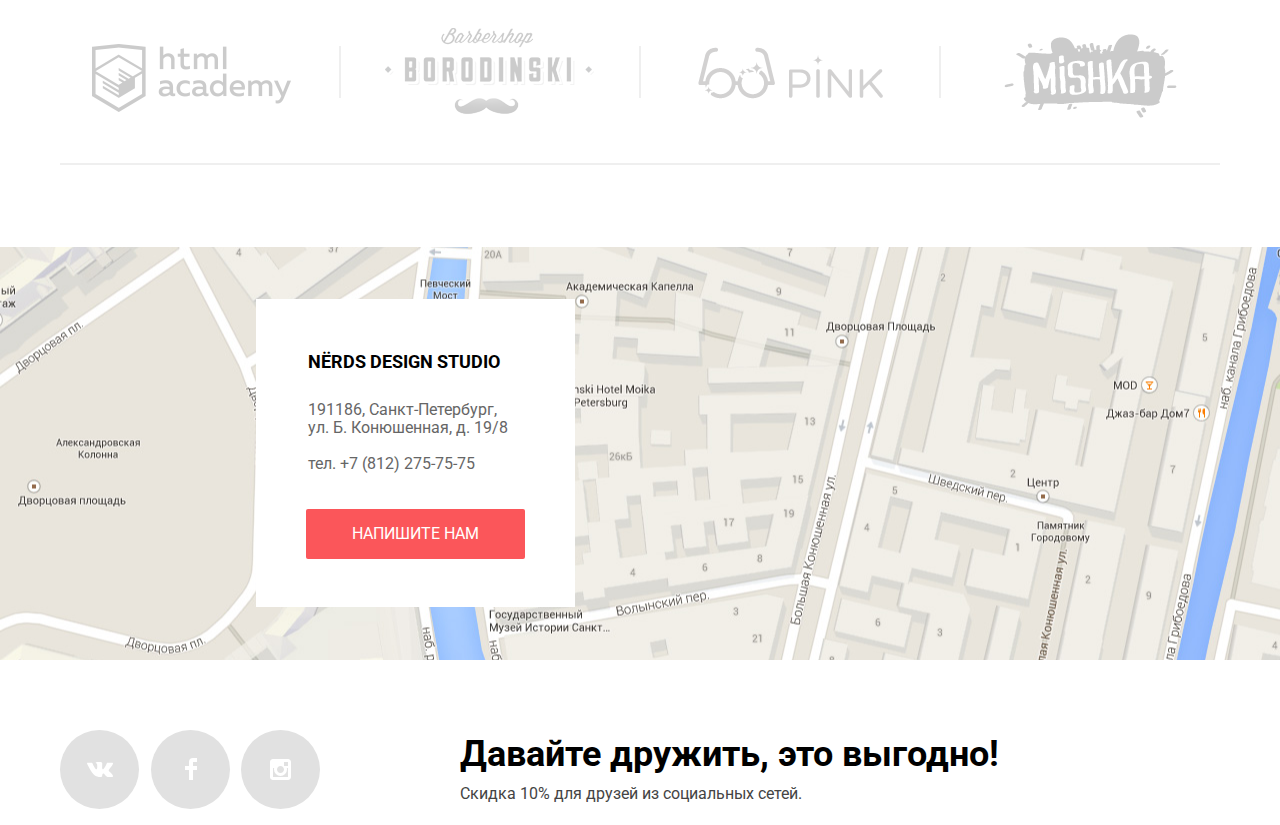
==== commit b1927150: "поработал над замечаниями, но не смог решить все" ====
--- a/index.html
+++ b/index.html
@@ -6,7 +6,7 @@
   <title>HTML Academy: Нёрдс</title>
   <link href="https://fonts.googleapis.com/css?family=Roboto:400,500,700&display=swap" rel="stylesheet">
   <link href="css/normalize.css" rel="stylesheet">
-  <link href="css/style.css" rel="stylesheet">
+  <link href="css/minified.css" rel="stylesheet">
 </head>
 
 <body>
@@ -28,7 +28,7 @@
     </div>
   </header>
   <main>
-    <section class="slider ">
+    <section class="slider">
       <h2 class="visually-hidden">Наш подход</h2>
       <div class="slider-wrapper">
       <ul class="slider-gallegy container">
@@ -160,15 +160,24 @@
             <img src="img/htmlacdemy-logo.png" width="199" height="68" alt="Логотип HTML академии">
           </a>
         </li>
+        <li>
+          <div class="small-divider small-divider__html"></div>
+        </li>
         <li class="clients__item clients__item--borod">
           <a href="#">
             <img src="img/borodinski-logo.png" width="209" height="90" alt="Логотип Барбершопа Бородинский">
           </a>
         </li>
+        <li>
+          <div class="small-divider small-divider__borod"></div>
+        </li>
         <li class="clients__item clients__item--pink">
           <a href="#">
             <img src="img/pink-logo.png" width="185" height="52" alt="Логотип компании PINK">
           </a>
+        </li>
+        <li>
+          <div class="small-divider small-divider__pink"></div>
         </li>
         <li class="clients__item clients__item--mish">
           <a href="#">
@@ -182,22 +191,19 @@
     <section class="contacts">
       <h2 class="visually-hidden">Контактная информация</h2>
       <div class="contacts-map">
-      <img src="img/2.jpg" width="1440" height="416" alt="Изображение карты">
-      <img class="contacts-map__pin" src="img/map-marker-png.png" width="231" height="190"
-        alt="Пин на карте с логотипом Нёрдс">
-
+        <iframe src="https://www.google.com/maps/embed?pb=!1m18!1m12!1m3!1d1998.6037872533277!2d30.320858716096975!3d59.93871648187614!2m3!1f0!2f0!3f0!3m2!1i1024!2i768!4f13.1!3m3!1m2!1s0x4696310fca145cc1%3A0x42b32648d8238007!2z0JHQvtC70YzRiNCw0Y8g0JrQvtC90Y7RiNC10L3QvdCw0Y8g0YPQuy4sIDE5LzgsINCh0LDQvdC60YIt0J_QtdGC0LXRgNCx0YPRgNCzLCAxOTExODY!5e0!3m2!1sru!2sru!4v1584376473663!5m2!1sru!2sru" width="100%" height="416px" frameborder="0" style="border:0;" allowfullscreen="" aria-hidden="false" tabindex="0"></iframe>
       <div class="contacts-info">
         <p>
           <span class="contacts-info__name">NЁRDS DESIGN STUDIO</span><br>
           191186, Санкт-Петербург,<br>
           ул. Б. Конюшенная, д. 19/8<br><br>
-          тел. +7 (812) 275-75-75
+          <a class="contacts-info__tel" href="tel:+78122757575">тел. +7 (812) 275-75-75</a>
         </p>
         <button class="contacts-info__button" type="button">Напишите нам</button>
       </div>
     </div>
     </section>
-    <section class="social container">
+    <section class="social">
       <h2 class="visually-hidden">Соцсети</h2>
       <ul class="social__list">
         <li class="social__item">
@@ -244,7 +250,7 @@
     <button class="feedback-form__buttom" type="submit">Отправить</button>
     <button class="feedback-close" type="button">Закрыть</button>
   </section>
-  <script src="js/script.js"></script>
+  <script src="js/minifiedjs.js"></script>
 
 </body>
 
--- a/css/minified.css
+++ b/css/minified.css
@@ -0,0 +1 @@
+body{margin:0;padding:0;font-family:Roboto,Arial,sans-serif;font-size:16px;line-height:24px;font-weight:400;color:#000;background-color:#fff}.visually-hidden{position:absolute;width:1px;height:1px;margin:-1px;border:0;padding:0;clip:rect(0 0 0 0);overflow:hidden}.about ul,.advantage__wrapper ul,.grid ul,.header__wrapper ul,.navigation ul,.order-form ul,.pagination ul,.search-results ul,.slider ul,.specials ul,.stats ul,.stats__list,.toggle__menu{list-style-type:none;margin:0;padding-inline-start:0}.container{max-width:1200px;margin:0 auto;padding:0 20px;box-sizing:border-box}a{text-decoration:none}.header{width:100%;min-height:123px;background:#eee}.header__wrapper{display:flex;min-width:1200px;font-weight:500;text-transform:uppercase;line-height:30px}.logo{width:160px;height:65px;display:block;padding-top:49px}.logo:active{opacity:.3}.navigation{display:flex;padding-left:202px}.navigation__list{list-style:none;position:relative;display:flex;width:438px;justify-content:space-between;padding-top:75px;margin:0;padding-inline-start:0}.cart,.navigation__list a{color:#000}.navigation__list a:focus,.navigation__list a:hover{color:#fb565a}.navigation__list a:active{color:rgba(0,0,0,.3)}.navigation__item--active::after{content:"";position:absolute;right:132px;top:108px;width:74px;height:2px;background-color:#fb565a}.cart{position:relative;padding-top:75px;padding-left:286px}.cart:focus,.cart:hover{color:#fb565a}.cart:active{color:rgba(0,0,0,.3)}.cart:before{content:url(../img/cart-icon.svg);width:15px;height:15px;position:absolute;right:99px;top:78px}.slider{display:flex;justify-content:center;margin:0 auto;background-color:#eee;min-height:413px}.slider-wrapper{position:relative}.slider-gallegy{list-style:none;display:flex}.slider__item{display:flex;min-height:413px}.slider__item h3{font-size:55px;line-height:55px;font-weight:500;min-width:515px;padding-top:14px}.slider__item p{color:#283136;max-width:409px;padding-top:10px}.slider__item img{position:relative;display:block;width:100%;top:9px;right:83px}.slider__item--left{display:flex;flex-direction:row;margin-left:20px}.slider__item--left h3{margin-block-end:0}.slider__item a{background-color:#fb565a;border:none;width:240px;max-height:50px;border-radius:2px;text-align:center;line-height:18px;color:#fff;text-transform:uppercase;margin-top:23px;vertical-align:middle;padding-top:17px;padding-bottom:16px;margin-bottom:43px}.slider__item a:focus,.slider__item a:hover{background-color:#e74246}.slider__item a:active{box-shadow:inset 0 3px 0 0 rgba(0,1,1,.1);background-color:#d7373b;color:rgba(255,255,255,.3)}.slider-switch{list-style:none;position:absolute;top:259px;left:580px;transform:rotate(-90deg)}.slider-switch__radio{display:none}.slider-switch li:before{display:flex;content:'';width:18px;height:18px;background-color:#fff;border:1px solid #fff;border-radius:50%;margin:16px;cursor:pointer}.slider-switch li:after{content:url(../img/active-button.svg);width:8px;height:8px;position:absolute;top:17px;right:27px;opacity:.4}.advantage{display:flex;width:100%}.advantage__wrapper{width:1200px;display:flex;flex-direction:row;margin-left:auto;margin-right:auto;margin-top:0;margin-bottom:0}.advantage__list{list-style:none;display:flex;justify-content:space-between;margin:0;padding:0}.advantage__item{display:flex;flex-direction:column;padding-left:100px;padding-top:80px}.advantage__item:first-child{padding-left:0}.advantage__item h3{text-transform:uppercase;font-size:24px;line-height:30px;font-weight:700}.advantage__item p{font-size:16px;line-height:24px;color:#283136;width:250px;margin-block-start:-8px}.advantage__img{background-color:#000;width:300px;height:146px}.advantage__item a{background-color:#fb565a;border:none;width:160px;height:32px;border-radius:2px;text-align:center;line-height:18px;color:#fff;text-transform:uppercase;margin-top:16px;padding-top:18px}.advantage__item a:focus,.advantage__item a:hover{background-color:#e74246}.advantage__item a:active{box-shadow:inset 0 3px 0 0 rgba(0,1,1,.1);background-color:#d7373b;color:rgba(255,255,255,.3)}.advantage__item:nth-of-type(2) a{background-color:#00ca74}.advantage__item:nth-of-type(2) a:focus,.advantage__item:nth-of-type(2) a:hover{background-color:#00bc6c}.advantage__item:nth-of-type(2) a:active{box-shadow:inset 0 3px 0 0 rgba(0,1,1,.1);background-color:#00aa62;color:rgba(255,255,255,.3)}.advantage__item:nth-of-type(3) a{background-color:#efc84a}.advantage__item:nth-of-type(3) a:hover .advantage__item:nth-of-type(3) a:focus{background-color:#eab534}.advantage__item:nth-of-type(3) a:active{box-shadow:inset 0 3px 0 0 rgba(0,1,1,.1);background-color:#e5a722;color:rgba(255,255,255,.3)}.about-stats{display:flex;flex-basis:1200px}.about-stats::after{content:"";width:1200px;height:2px;background-color:#efefef;margin-bottom:143px}.about h3{font-size:45px;line-height:45px;font-weight:500;width:650px;margin-block-start:34px;margin-block-end:34px}.about p{color:#283136}.about__title{font-weight:700;text-transform:uppercase;margin-block-start:40px;margin-block-end:-10px}.about__list{position:relative;padding:0;padding-top:9px;list-style:none;margin-top:-10px}.about__item{padding-left:35px}.about__item:nth-child(1){margin-top:0}.about__item::before{display:inline-block;vertical-align:middle;position:relative;content:"";top:20px;left:-35px;width:25px;height:2px;background-color:#fb565a}.stats__list{list-style:none;padding-left:0}.stats h3{font-weight:700;text-transform:uppercase}.stats h4{font-size:45px;line-height:10px}.stats__item p{color:#283136;line-height:18px}.about{flex-basis:650px;margin-right:129px}.stats__list{display:flex;flex-basis:360px;flex-wrap:wrap}.stats__item h4{margin-block-start:34px;margin-block-end:36px}.stats__item p{width:120px;margin-block-start:0}.procent-top{vertical-align:15px;font-size:26px}.stats h3{font-size:16px;line-height:24px;padding-top:13px;padding-left:18px}.big-divider{width:1160px;height:2px;background-color:#efefef;margin-top:80px;margin-bottom:40px}.big-divider2{width:1160px;height:2px;background-color:#efefef;margin-top:62px;margin-bottom:40px}.clients__list{position:relative;list-style:none;display:flex;justify-content:space-between;align-items:center}.clients__list::after{content:"";width:1200px;height:2px;background-color:#efefef;margin-top:43px}.small-divider{position:relative;width:2px;height:52px;background-color:#efefef}.small-divider__html{right:-15px}.small-divider__borod{right:25px}.small-divider__pink{right:41px}.clients__item:last-child:after{background-color:transparent}.clients__item img{opacity:.2}.clients__item img:hover{opacity:1}.clients__item img:active{opacity:.1}.clients__item--htmlac{position:relative;top:10px;left:32px}.clients__item--borod{position:relative;top:5px;left:-5px}.clients__item--pink{position:relative;top:5px;left:-33px}.clients__item--mish{position:relative;top:8px;left:-43px}.contacts{position:relative;margin-top:80px;height:416px;display:flex;justify-content:center}.contacts-map{min-width:100%;margin:auto;background-image:url(/img/2.jpg);width:1180px;height:413px;background-position:center;background-repeat:no-repeat}.contacts-map iframe{z-index:2}.contacts-info{display:flex;flex-direction:column;min-height:308px;position:absolute;top:54px;left:20%}.contacts-info__name{display:flex;font-weight:700;font-size:18px;line-height:30px;text-transform:uppercase;color:#000;padding-top:48px;padding-bottom:6px}.contacts-info p{color:#666;line-height:18px;padding-left:2px;margin:0}.contacts-info__tel{color:#666}.contacts-info__button{background-color:#fb565a;border:none;border-radius:2px;width:219px;height:50px;padding:8px 16px;margin-top:36px;text-align:center;vertical-align:middle;line-height:18px;color:#fff;text-transform:uppercase}.contacts-info__button:focus,.contacts-info__button:hover{background-color:#e74246}.contacts-info__button:active{box-shadow:inset 0 3px 0 0 rgba(0,1,1,.1);background-color:#d7373b;color:rgba(255,255,255,.3)}.contacts-map__background{position:relative;display:flex;align-items:center;margin:0 auto}.contacts-map__pin{position:absolute;top:89px;left:820px}.inner-page .contacts{margin-top:59px}.social{display:flex;max-width:1180px;margin:0 auto;justify-content:center}.social__list{margin-top:80px;padding:0;padding-left:10px;list-style:none;display:flex;min-width:260px;justify-content:space-between;flex-direction:row;justify-items:center}.social__title{display:block;padding-top:75px;font-size:36px;line-height:36px;font-weight:700}.social__text{display:block;padding-top:100px;line-height:22px;color:#444}.social__list{display:flex;flex-wrap:wrap;margin-top:69px}.social__item{display:flex;position:relative;justify-content:center;align-items:center;width:79px;height:79px;background:#e1e1e1;border-radius:50%}.social__item:focus,.social__item:hover{background:#e74246}.social__item:active{box-shadow:inset 0 3px 0 0 rgba(0,1,1,.1);background-color:#d7373b}.social__item:active img{opacity:.3}.social__vk{position:absolute;top:30px;left:27px}.social__fb{position:absolute;top:28px;left:34px}.social__in{position:absolute;top:29px;left:29px}.social__title{margin-block-end:0;margin-block-start:0}.social__slogan{display:flex;flex-wrap:wrap;flex-basis:800px;margin-left:140px}.social__text{padding-top:0;margin-top:6px}.inner-page .header{min-height:355px}.header-title{font-size:55px;line-height:55px;display:flex;max-height:241px;justify-content:center;margin-block-start:0;margin:0;padding-top:78px}.filters{display:flex}.filters fieldset{border:none;padding:0;margin:0;margin-bottom:56px}.filter{margin-top:55px;width:261px}.filter ul{padding:0;margin:0}.filter fieldset:nth-child(2){margin-bottom:27px}.filter fieldset:last-of-type{margin-bottom:32px}.cost legend{font-weight:700;font-size:18px;line-height:30px;letter-spacing:.18px;text-transform:uppercase}.range-filter{width:260px;margin-top:49px}.range-controls{position:relative;height:41px;margin-bottom:15px;padding-top:39px;padding-right:20px;padding-left:20px;background-color:#f1f1f1;border-radius:5px}.range-controls .bar{margin-left:0;width:50%;height:2px;background:#00ca74}.range-controls .scale{height:2px;background:#d7dcde}.range-controls .toggle{position:absolute;top:31px;left:0;width:4px;height:4px;padding:0;border:8px solid #fff;background-color:#ababab;box-shadow:0 2px 1px 0 #cfcfcf;border-radius:50%;cursor:pointer}.range-controls .toggle-min{left:10px}.range-controls .toggle-max{left:110px}.price-controls{font-size:0}.price-controls label{display:inline-block;vertical-align:top;width:50%;font-size:16px;text-transform:uppercase}.price-controls input{width:60px;padding:8px 10px;margin-left:10px;font-family:Roboto,Arial,sans-serif;font-size:16px;text-align:center;color:#283136;border:none;border-radius:5px;background:#f1f1f1}.max-price{text-align:right}.grid{padding:0;margin:0}.grid legend{font-weight:700;font-size:18px;line-height:30px;text-transform:uppercase}.grid__list{list-style:none}.grid__item{position:relative;margin-top:14px;margin-bottom:16px;padding-left:36px}.grid__item .filter__text{position:relative;display:block;cursor:pointer;user-select:none}.grid__item label::before{content:"";position:absolute;left:-36px;top:-1px;width:18px;height:18px;border:4px solid #b9b9b9;border-radius:50%}.grid__item:focus label::before,.grid__item:hover label::before{content:"";position:absolute;left:-36px;top:-1px;width:18px;height:18px;border:4px solid #4d4d4d;border-radius:50%}.filter__radio{background-color:#fff}.filter__radio:checked+label::after{content:"";position:absolute;left:-28px;top:7px;width:2px;height:2px;border:4px solid #b9b9b9;background-color:#b9b9b9;border-radius:50%}.filter__radio:checked+label:hover::after{content:"";position:absolute;left:-28px;top:7px;width:2px;height:2px;border:4px solid #4d4d4d;background-color:#4d4d4d;border-radius:50%}.grid__item:focus label:checked::after,.grid__item:hover label:checked::after{content:"";position:absolute;left:-28px;top:7px;width:2px;height:2px;border:4px solid #283136;background-color:#283136;border-radius:50%}.grid__item label:focus::after,.grid__item label:hover::after{opacity:1}.filter__text:focus .filter__checkbox,.filter__text:hover .filter__checkbox{color:#283136;border:1px solid #000}.specials legend{font-weight:700;font-size:18px;line-height:30px;text-transform:uppercase}.specials__list{list-style:none}.specials__item{position:relative;margin-top:14px;margin-bottom:16px;padding-left:36px}.filter__checkbox{background-color:#fff}.specials .filter__text{position:relative;display:block;cursor:pointer;user-select:none}.specials label::before{content:url(../img/checkbox-off.svg);position:absolute;left:-34px;top:0;width:18px;height:18px;opacity:.4}.specials__item:focus label::before,.specials__item:hover label::before{content:url(../img/checkbox-off.svg);position:absolute;left:-34px;top:0;width:18px;height:18px;opacity:1}.filter__checkbox:checked+label::before{content:url(../img/checkbox-on.svg);position:absolute;left:-34px;top:0;width:18px;height:18px;opacity:.4}.specials__item:focus .filter__checkbox:checked+label::before,.specials__item:hover .filter__checkbox:checked+label::before{content:url(../img/checkbox-on.svg);position:absolute;left:-34px;top:0;width:18px;height:18px;opacity:1}.filter__button{background-color:#eee;border:none;font-size:16px;font-weight:500;text-align:center;vertical-align:middle;width:260px;height:50px;line-height:18px;color:#000;text-transform:uppercase;outline:0}.filter__button:focus,.filter__button:hover{background-color:#dfdfdf}.filter__button:active{box-shadow:inset 0 3px 0 0 rgba(0,1,1,.1);background-color:#d5d5d5;color:rgba(0,0,0,.3)}.order-form{display:flex;justify-content:space-between;padding-top:34px;padding-bottom:33px}.order-form__list{list-style:none;display:flex}.order-form p{font-weight:700;font-size:18px;line-height:30px;letter-spacing:.5px;text-transform:uppercase}.order-form__text{cursor:pointer}.order-form__item{font-size:14px;line-height:18px;text-transform:uppercase;padding-top:26px;padding-right:30px;cursor:pointer}.order-form__item:nth-child(4){padding-right:6px}.order-form__item:last-child{padding-right:0}.order-form__item{color:rgba(0,0,0,.3)}.order-form__button--triangle{opacity:.3}input:checked+.order-form__text{color:#000}.order-form__item:focus,.order-form__item:hover{color:rgba(0,0,0,.6)}.order-form__button--triangle:focus,.order-form__button--triangle:hover{opacity:.6}.order-form__button--triangle:active{opacity:1}.order-form__button--triangle{border:0 rgba(255,255,255,0);background-color:rgba(255,255,255,0);outline:0}.order-results{padding:0;margin:0;margin-left:140px;width:760px}.search-results{display:flex;flex-wrap:wrap;width:960px}.search-results__list{display:flex;flex-wrap:wrap;justify-content:flex-start;margin-top:33px;margin-left:80px}.search-results__item{display:flex;flex-direction:column;position:relative;width:360px;margin:0;margin-bottom:18px}.search-results__item:nth-child(2n){margin-left:40px}.search-results__item:last-child{margin-bottom:0}.search-results__figure{display:flex;flex-direction:column;position:relative;width:360px;margin:0;margin-bottom:15px}.search-results__figure--hover{background-color:#efefef;display:none;position:absolute;bottom:0;width:360px}.search-results__item:hover .search-results__figure--hover{display:flex;flex-direction:column;align-items:center;justify-content:flex-end;animation-name:fade-in;animation-duration:.4s}.search-results__figure--hover h3{z-index:5}.search-results__figure--hover h3:focus,.search-results__figure--hover h3:hover{color:#fb565a;cursor:pointer}.search-results__figure--hover h3:active{color:rgba(0,0,0,.3);cursor:pointer}.search-results__item:hover path{fill:#4c4c4c}.search-results__list{list-style:none;margin:0;padding:0}.search-results__item h3{font-size:18px;line-height:30px;font-weight:700;text-align:center;text-transform:uppercase;color:#000;padding-top:9px}.search-results__item p{line-height:18px;color:#666;text-align:center;width:200px}.search-result__btn{background-color:#fb565a;border:none;width:200px;height:50px;text-align:center;vertical-align:middle;line-height:18px;color:#fff;text-transform:uppercase;border-radius:2px;margin-top:11px;z-index:3;margin-bottom:43px}.search-result__btn:focus,.search-result__btn:hover{background-color:#e74246}.search-result__btn:active{box-shadow:inset 0 3px 0 0 rgba(0,1,1,.1);background-color:#d7373b}@keyframes fade-in{0%{opacity:0}100%{opacity:1}}.toggle__menu{list-style:none;display:flex;margin-left:0;margin-top:28px}.toggle__menu-item{margin-right:11px}.toggle__menu-item a{display:flex;justify-content:center;align-items:center;color:#000;background-color:#eee;font-size:16px;line-height:18px;font-weight:500;width:50px;height:50px;text-transform:uppercase;line-height:18px;border-radius:3px}.toggle__menu-item--active a{background-color:#fff;border:3px solid #dbdbdb;border-radius:3px;width:44px;height:44px}.toggle__menu-item--next a{width:260px}.toggle__menu a:focus,.toggle__menu a:hover{background-color:#dfdfdf}.toggle__menu a:active{color:rgba(0,0,0,.3);box-shadow:inset 0 3px 0 0 rgba(0,1,1,.1);background-color:#d5d5d5}.slider{min-height:423px}.slider-gallegy{display:flex;flex-wrap:wrap;flex-basis:1440px;flex-direction:row}.slider__item--left{flex-direction:column;flex-basis:1180px}.cards__list{display:flex;flex-basis:1180px;flex-wrap:wrap}.clients__list{display:flex;flex-wrap:wrap;flex-basis:1180px}.contacts-info{padding-left:50px;padding-right:50px;background-color:#fff}.contacts-info__button{background-color:#fb565a;border:none;text-align:center;vertical-align:middle;line-height:18px;color:#fff;text-transform:uppercase;outline:0}.contacts-info__button:focus,.contacts-info__button:hover{background-color:#e74246}.contacts-info__button:active{box-shadow:inset 0 3px 0 0 rgba(0,1,1,.1);background-color:#d7373b;outline:0}.modal-feedback{display:none;width:960px;height:590px;position:fixed;top:50%;margin-top:-295px;right:50%;margin-right:-480px;background-color:#fff;box-shadow:0 20px 40px 0 rgba(0,1,1,.75);z-index:4}.modal-show{display:block;animation-name:modal-up;animation-duration:.4s}.modal-feedback h2{font-size:45px;line-height:45px;color:#000;padding-left:100px;margin-top:68px}.feedback-form label{line-height:18px;font-weight:700}.feedback-form__name{font-size:16px;line-height:18px;color:rgba(68,68,68,.5);padding-left:12px;padding-right:10px;width:334px;height:44px;border:solid 2px #d7dcde;margin-top:9px}.feedback-form__mail{font-size:16px;line-height:18px;color:rgba(68,68,68,.5);padding-left:12px;padding-right:10px;width:334px;height:44px;border:solid 2px #d7dcde;margin-top:9px}.feedback-form__text{font-size:16px;line-height:18px;color:rgba(68,68,68,.5);padding-left:12px;padding-right:10px;padding-top:11px;width:734px;height:101px;border:solid 2px #d7dcde;margin-top:9px}.feedback-form div:first-child{margin-left:102px;margin-top:4px}.feedback-form div:nth-child(2){margin-left:40px;margin-top:4px}.feedback-form div:nth-child(3){margin-left:102px;margin-top:34px}.feedback-form input:focus,.feedback-form input:hover,.feedback-form textarea:focus,.feedback-form textarea:hover{border:solid 2px #b4b9bb}.feedback-form input:focus,.feedback-form textarea:focus{border-color:#000;color:#000;outline:0}.feedback-form__text input:focus{color:#000}.feedback-form__buttom{background-color:#fb565a;border:none;width:260px;height:50px;text-align:center;vertical-align:middle;line-height:18px;color:#fff;text-transform:uppercase;margin-left:102px;margin-top:47px;border-radius:3px;outline:0}.feedback-form__buttom:focus,.feedback-form__buttom:hover{background-color:#e74246}.feedback-form__buttom:active{box-shadow:inset 0 3px 0 0 rgba(0,1,1,.1);background-color:#d7373b;color:rgba(255,255,255,.3)}.feedback-form{flex-basis:960px;display:flex;flex-wrap:wrap;flex-direction:row}.feedback-form label{max-width:360px;flex-shrink:0;flex-wrap:wrap;display:flex;flex-direction:column}.feedback-form label:nth-child(2){margin-left:40px}.feedback-close{position:absolute;top:68px;left:840px;width:22px;height:22px;font-size:0;background-color:transparent;border:0;cursor:pointer;outline:0}.feedback-close::before{content:url(../img/close-cross.svg);position:absolute;width:21px;height:21px;opacity:.3}.feedback-close:focus::before,.feedback-close:hover::before{opacity:1}.feedback-close:active::before{opacity:.1}@keyframes modal-up{0%{transform:translateY(1000px)}70%{transform:translateY(-5px)}90%{transform:translateY(5px)}100%{transform:translateY(0)}}
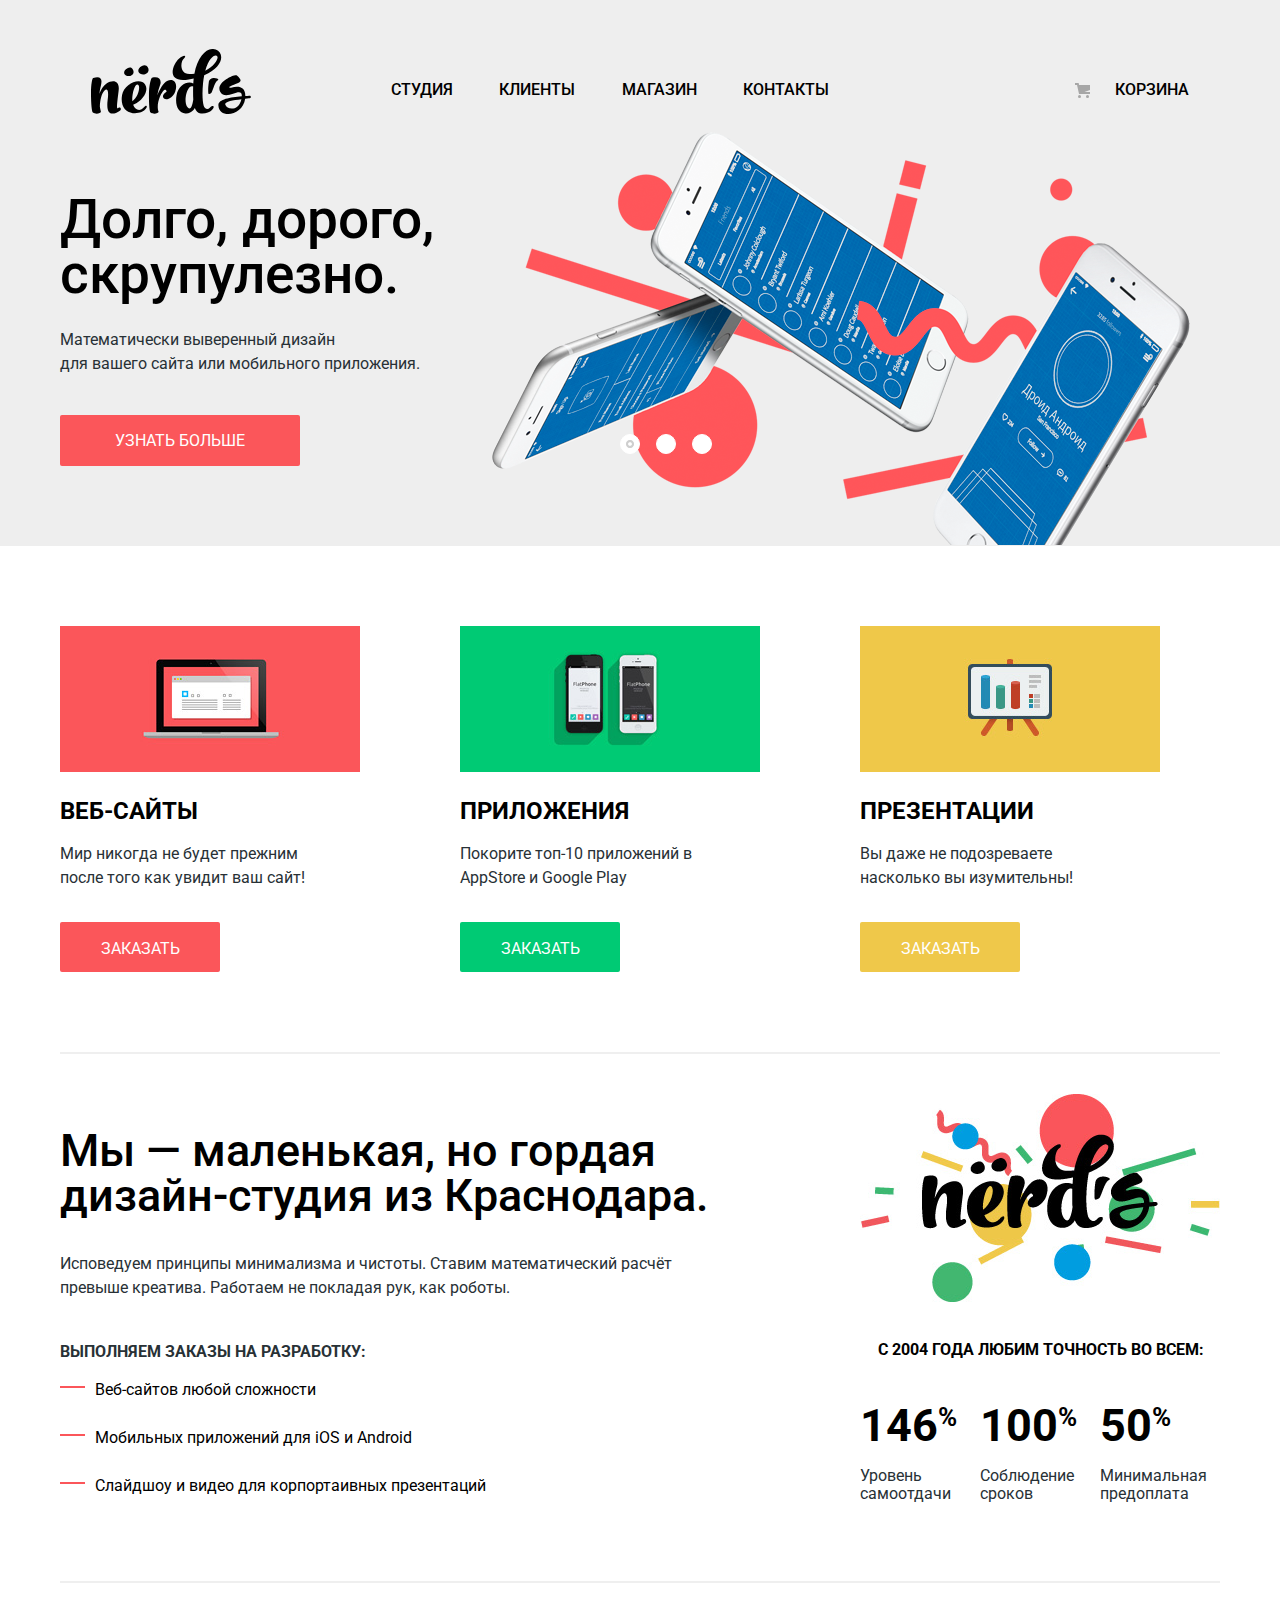
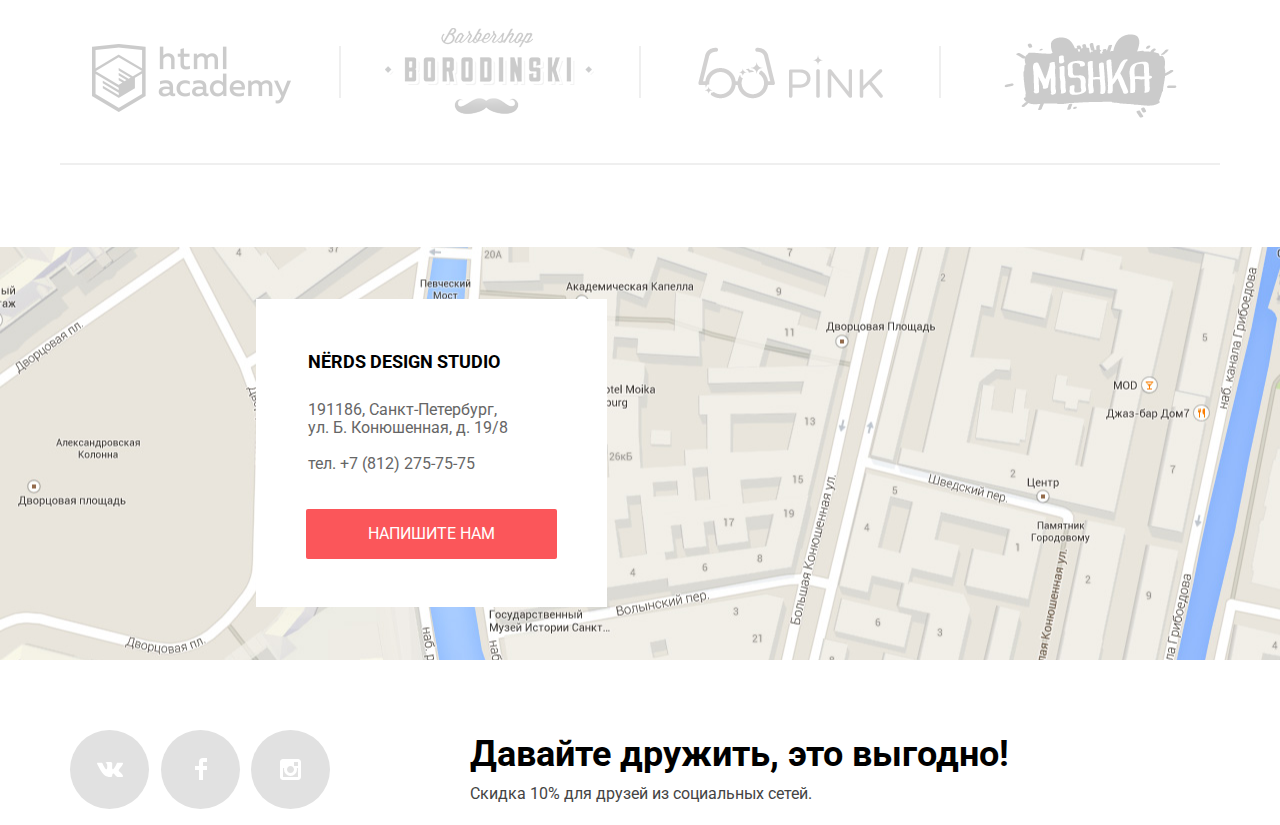
==== commit f51cdd07: "доработка требований" ====
--- a/index.html
+++ b/index.html
@@ -12,7 +12,7 @@
 <body>
   <!-- погнали сетку на флексах-->
   <header class="header">
-    <div class="header__wrapper container">
+    <div class="header__wrapper ">
       <a class="logo" href="index.html">
         <img src="img/nerds-logo.svg" width="160" height="65" alt="Логотип магазина готовых шаблонов нёрдс">
       </a>
@@ -31,59 +31,59 @@
     <section class="slider">
       <h2 class="visually-hidden">Наш подход</h2>
       <div class="slider-wrapper">
-      <ul class="slider-gallegy container">
-        <li class="slider__item">
-          <div class="slider__item--left">
-            <h3>Долго, дорого, скрупулезно.</h3>
-            <p>Математически выверенный дизайн <br>для вашего сайта или мобильного приложения.</p>
-            <a class="slider__button" href="#">Узнать больше</a>
-          </div>
-          <img src="img/slide-picture1.png" width="698" height="413" alt="Смартфоны с мокапами приложений">
-        </li>
-        <!-- Тут остальные слайды слайдера-->
-        <!--
+        <ul class="slider-gallery ">
           <li class="slider__item">
-          <div class="slider__item--left">
-          <h3>Любим математику как никто другой</h3>
-          <p>Никакого креатива, только математические формулы для расчёта идеальных пропорций.</p>
-          <a class="slider__button" href="#">Узнать больше</a>
-        </div>
-          <img src="img/slide-picture2.png" width="663" height="430" alt="2 дисплея с мокапами приложений">
-        </li>
-        <li class="slider__item">
-          <div class="slider__item--left">
-          <h3>Только ночь, только хардкор</h3>
-          <p>Работать днём, как все? Мы против этого. <br>Ближе к полуночи работа только начинается.</p>
-          <a class="slider__button" href="#">Узнать больше</a>
-        </div>
-          <img src="img/slide-picture3.png" width="759" height="411" alt="Планшет и смартфон с мокапами приложений">
-        </li> -->
-      </ul>
-      <ul class="slider-switch">
-        <li>
-          <label class="slider-switch__label">
-            <input class="slider-switch__radio" type="radio" name="slider-switch" id="slide-1" checked>
-            <span class="visually-hidden">первый слайд</span>
-          </label>
-        </li>
-        <li>
-          <label class="slider-switch__label">
-            <input class="slider-switch__radio" type="radio" name="slider-switch" id="slide-2">
-            <span class="visually-hidden">второй слайд</span>
-          </label>
-        </li>
-        <li>
-          <label class="slider-switch__label">
-            <input class="slider-switch__radio" type="radio" name="slider-switch" id="slide-3">
-            <span class="visually-hidden">третий слайд</span>
-          </label>
-        </li>
-      </ul>
-    </div>
+            <div class="slider__item--left">
+              <h3>Долго, дорого, скрупулезно.</h3>
+              <p>Математически выверенный дизайн <br>для вашего сайта или мобильного приложения.</p>
+              <a class="slider__button" href="#">Узнать больше</a>
+            </div>
+            <img src="img/slide-picture1.png" width="698" height="413" alt="Смартфоны с мокапами приложений">
+          </li>
+          <!-- Тут остальные слайды слайдера-->
+          <!--
+              <li class="slider__item">
+              <div class="slider__item--left">
+              <h3>Любим математику как никто другой</h3>
+              <p>Никакого креатива, только математические формулы для расчёта идеальных пропорций.</p>
+              <a class="slider__button" href="#">Узнать больше</a>
+            </div>
+              <img src="img/slide-picture2.png" width="663" height="430" alt="2 дисплея с мокапами приложений">
+            </li>
+            <li class="slider__item">
+              <div class="slider__item--left">
+              <h3>Только ночь, только хардкор</h3>
+              <p>Работать днём, как все? Мы против этого. <br>Ближе к полуночи работа только начинается.</p>
+              <a class="slider__button" href="#">Узнать больше</a>
+            </div>
+              <img src="img/slide-picture3.png" width="759" height="411" alt="Планшет и смартфон с мокапами приложений">
+            </li> -->
+        </ul>
+        <ul class="slider-switch">
+          <li>
+            <label class="slider-switch__label">
+              <input class="slider-switch__radio" type="radio" name="slider-switch" id="slide-1" checked>
+              <span class="visually-hidden">первый слайд</span>
+            </label>
+          </li>
+          <li>
+            <label class="slider-switch__label">
+              <input class="slider-switch__radio" type="radio" name="slider-switch" id="slide-2">
+              <span class="visually-hidden">второй слайд</span>
+            </label>
+          </li>
+          <li>
+            <label class="slider-switch__label">
+              <input class="slider-switch__radio" type="radio" name="slider-switch" id="slide-3">
+              <span class="visually-hidden">третий слайд</span>
+            </label>
+          </li>
+        </ul>
+      </div>
     </section>
     <section class="advantage ">
       <h2 class="visually-hidden">Что мы предлагаем</h2>
-      <div class="advantage__wrapper container">
+      <div class="advantage__wrapper">
         <ul class="advantage__list">
           <li class="advantage__item">
             <img class="advantage__img" src="img/advantage-picture-red.jpg" width="300" height="146"
@@ -109,8 +109,8 @@
         </ul>
       </div>
     </section>
-    <div class="big-divider container"></div>
-    <section class="about-stats container">
+    <div class="big-divider "></div>
+    <section class="about-stats ">
       <h2 class="visually-hidden">О нас и статистика</h2>
       <section class="about">
         <h2 class="visually-hidden">О нас</h2>
@@ -131,7 +131,7 @@
           </li>
         </ul>
       </section>
-      <section class="stats container">
+      <section class="stats">
         <h2 class="visually-hidden">Наша статистика</h2>
         <img src="img/nerds-picture.png" width="360" height="208" alt="Цветной логотип Нёрдс">
         <h3>С 2004 года любим точность во всем:</h3>
@@ -151,10 +151,10 @@
         </ul>
       </section>
     </section>
-    <div class="big-divider2 container"></div>
+    <div class="big-divider2 "></div>
     <section class="clients">
       <h2 class="visually-hidden">Наши клиенты</h2>
-      <ul class="clients__list container">
+      <ul class="clients__list">
         <li class="clients__item clients__item--htmlac">
           <a href="https://htmlacademy.ru/intensive/htmlcss">
             <img src="img/htmlacdemy-logo.png" width="199" height="68" alt="Логотип HTML академии">
@@ -168,6 +168,7 @@
             <img src="img/borodinski-logo.png" width="209" height="90" alt="Логотип Барбершопа Бородинский">
           </a>
         </li>
+      </li>
         <li>
           <div class="small-divider small-divider__borod"></div>
         </li>
@@ -191,17 +192,19 @@
     <section class="contacts">
       <h2 class="visually-hidden">Контактная информация</h2>
       <div class="contacts-map">
-        <iframe src="https://www.google.com/maps/embed?pb=!1m18!1m12!1m3!1d1998.6037872533277!2d30.320858716096975!3d59.93871648187614!2m3!1f0!2f0!3f0!3m2!1i1024!2i768!4f13.1!3m3!1m2!1s0x4696310fca145cc1%3A0x42b32648d8238007!2z0JHQvtC70YzRiNCw0Y8g0JrQvtC90Y7RiNC10L3QvdCw0Y8g0YPQuy4sIDE5LzgsINCh0LDQvdC60YIt0J_QtdGC0LXRgNCx0YPRgNCzLCAxOTExODY!5e0!3m2!1sru!2sru!4v1584376473663!5m2!1sru!2sru" width="100%" height="416px" frameborder="0" style="border:0;" allowfullscreen="" aria-hidden="false" tabindex="0"></iframe>
-      <div class="contacts-info">
-        <p>
-          <span class="contacts-info__name">NЁRDS DESIGN STUDIO</span><br>
-          191186, Санкт-Петербург,<br>
-          ул. Б. Конюшенная, д. 19/8<br><br>
-          <a class="contacts-info__tel" href="tel:+78122757575">тел. +7 (812) 275-75-75</a>
-        </p>
-        <button class="contacts-info__button" type="button">Напишите нам</button>
-      </div>
-    </div>
+        <iframe
+          src="https://www.google.com/maps/embed?pb=!1m18!1m12!1m3!1d1998.6037872533277!2d30.320858716096975!3d59.93871648187614!2m3!1f0!2f0!3f0!3m2!1i1024!2i768!4f13.1!3m3!1m2!1s0x4696310fca145cc1%3A0x42b32648d8238007!2z0JHQvtC70YzRiNCw0Y8g0JrQvtC90Y7RiNC10L3QvdCw0Y8g0YPQuy4sIDE5LzgsINCh0LDQvdC60YIt0J_QtdGC0LXRgNCx0YPRgNCzLCAxOTExODY!5e0!3m2!1sru!2sru!4v1584376473663!5m2!1sru!2sru"
+          style="border:0;" allowfullscreen="" aria-hidden="false" tabindex="0"></iframe>
+        <div class="contacts-info">
+          <p>
+            <span class="contacts-info__name">NЁRDS DESIGN STUDIO</span><br>
+            191186, Санкт-Петербург,<br>
+            ул. Б. Конюшенная, д. 19/8<br><br>
+            <a class="contacts-info__tel" href="tel:+78122757575">тел. +7 (812) 275-75-75</a>
+          </p>
+          <a href="#" class="contacts-info__button">Напишите нам</a>
+        </div>
+      </div>
     </section>
     <section class="social">
       <h2 class="visually-hidden">Соцсети</h2>
--- a/css/minified.css
+++ b/css/minified.css
@@ -1 +1 @@
-body{margin:0;padding:0;font-family:Roboto,Arial,sans-serif;font-size:16px;line-height:24px;font-weight:400;color:#000;background-color:#fff}.visually-hidden{position:absolute;width:1px;height:1px;margin:-1px;border:0;padding:0;clip:rect(0 0 0 0);overflow:hidden}.about ul,.advantage__wrapper ul,.grid ul,.header__wrapper ul,.navigation ul,.order-form ul,.pagination ul,.search-results ul,.slider ul,.specials ul,.stats ul,.stats__list,.toggle__menu{list-style-type:none;margin:0;padding-inline-start:0}.container{max-width:1200px;margin:0 auto;padding:0 20px;box-sizing:border-box}a{text-decoration:none}.header{width:100%;min-height:123px;background:#eee}.header__wrapper{display:flex;min-width:1200px;font-weight:500;text-transform:uppercase;line-height:30px}.logo{width:160px;height:65px;display:block;padding-top:49px}.logo:active{opacity:.3}.navigation{display:flex;padding-left:202px}.navigation__list{list-style:none;position:relative;display:flex;width:438px;justify-content:space-between;padding-top:75px;margin:0;padding-inline-start:0}.cart,.navigation__list a{color:#000}.navigation__list a:focus,.navigation__list a:hover{color:#fb565a}.navigation__list a:active{color:rgba(0,0,0,.3)}.navigation__item--active::after{content:"";position:absolute;right:132px;top:108px;width:74px;height:2px;background-color:#fb565a}.cart{position:relative;padding-top:75px;padding-left:286px}.cart:focus,.cart:hover{color:#fb565a}.cart:active{color:rgba(0,0,0,.3)}.cart:before{content:url(../img/cart-icon.svg);width:15px;height:15px;position:absolute;right:99px;top:78px}.slider{display:flex;justify-content:center;margin:0 auto;background-color:#eee;min-height:413px}.slider-wrapper{position:relative}.slider-gallegy{list-style:none;display:flex}.slider__item{display:flex;min-height:413px}.slider__item h3{font-size:55px;line-height:55px;font-weight:500;min-width:515px;padding-top:14px}.slider__item p{color:#283136;max-width:409px;padding-top:10px}.slider__item img{position:relative;display:block;width:100%;top:9px;right:83px}.slider__item--left{display:flex;flex-direction:row;margin-left:20px}.slider__item--left h3{margin-block-end:0}.slider__item a{background-color:#fb565a;border:none;width:240px;max-height:50px;border-radius:2px;text-align:center;line-height:18px;color:#fff;text-transform:uppercase;margin-top:23px;vertical-align:middle;padding-top:17px;padding-bottom:16px;margin-bottom:43px}.slider__item a:focus,.slider__item a:hover{background-color:#e74246}.slider__item a:active{box-shadow:inset 0 3px 0 0 rgba(0,1,1,.1);background-color:#d7373b;color:rgba(255,255,255,.3)}.slider-switch{list-style:none;position:absolute;top:259px;left:580px;transform:rotate(-90deg)}.slider-switch__radio{display:none}.slider-switch li:before{display:flex;content:'';width:18px;height:18px;background-color:#fff;border:1px solid #fff;border-radius:50%;margin:16px;cursor:pointer}.slider-switch li:after{content:url(../img/active-button.svg);width:8px;height:8px;position:absolute;top:17px;right:27px;opacity:.4}.advantage{display:flex;width:100%}.advantage__wrapper{width:1200px;display:flex;flex-direction:row;margin-left:auto;margin-right:auto;margin-top:0;margin-bottom:0}.advantage__list{list-style:none;display:flex;justify-content:space-between;margin:0;padding:0}.advantage__item{display:flex;flex-direction:column;padding-left:100px;padding-top:80px}.advantage__item:first-child{padding-left:0}.advantage__item h3{text-transform:uppercase;font-size:24px;line-height:30px;font-weight:700}.advantage__item p{font-size:16px;line-height:24px;color:#283136;width:250px;margin-block-start:-8px}.advantage__img{background-color:#000;width:300px;height:146px}.advantage__item a{background-color:#fb565a;border:none;width:160px;height:32px;border-radius:2px;text-align:center;line-height:18px;color:#fff;text-transform:uppercase;margin-top:16px;padding-top:18px}.advantage__item a:focus,.advantage__item a:hover{background-color:#e74246}.advantage__item a:active{box-shadow:inset 0 3px 0 0 rgba(0,1,1,.1);background-color:#d7373b;color:rgba(255,255,255,.3)}.advantage__item:nth-of-type(2) a{background-color:#00ca74}.advantage__item:nth-of-type(2) a:focus,.advantage__item:nth-of-type(2) a:hover{background-color:#00bc6c}.advantage__item:nth-of-type(2) a:active{box-shadow:inset 0 3px 0 0 rgba(0,1,1,.1);background-color:#00aa62;color:rgba(255,255,255,.3)}.advantage__item:nth-of-type(3) a{background-color:#efc84a}.advantage__item:nth-of-type(3) a:hover .advantage__item:nth-of-type(3) a:focus{background-color:#eab534}.advantage__item:nth-of-type(3) a:active{box-shadow:inset 0 3px 0 0 rgba(0,1,1,.1);background-color:#e5a722;color:rgba(255,255,255,.3)}.about-stats{display:flex;flex-basis:1200px}.about-stats::after{content:"";width:1200px;height:2px;background-color:#efefef;margin-bottom:143px}.about h3{font-size:45px;line-height:45px;font-weight:500;width:650px;margin-block-start:34px;margin-block-end:34px}.about p{color:#283136}.about__title{font-weight:700;text-transform:uppercase;margin-block-start:40px;margin-block-end:-10px}.about__list{position:relative;padding:0;padding-top:9px;list-style:none;margin-top:-10px}.about__item{padding-left:35px}.about__item:nth-child(1){margin-top:0}.about__item::before{display:inline-block;vertical-align:middle;position:relative;content:"";top:20px;left:-35px;width:25px;height:2px;background-color:#fb565a}.stats__list{list-style:none;padding-left:0}.stats h3{font-weight:700;text-transform:uppercase}.stats h4{font-size:45px;line-height:10px}.stats__item p{color:#283136;line-height:18px}.about{flex-basis:650px;margin-right:129px}.stats__list{display:flex;flex-basis:360px;flex-wrap:wrap}.stats__item h4{margin-block-start:34px;margin-block-end:36px}.stats__item p{width:120px;margin-block-start:0}.procent-top{vertical-align:15px;font-size:26px}.stats h3{font-size:16px;line-height:24px;padding-top:13px;padding-left:18px}.big-divider{width:1160px;height:2px;background-color:#efefef;margin-top:80px;margin-bottom:40px}.big-divider2{width:1160px;height:2px;background-color:#efefef;margin-top:62px;margin-bottom:40px}.clients__list{position:relative;list-style:none;display:flex;justify-content:space-between;align-items:center}.clients__list::after{content:"";width:1200px;height:2px;background-color:#efefef;margin-top:43px}.small-divider{position:relative;width:2px;height:52px;background-color:#efefef}.small-divider__html{right:-15px}.small-divider__borod{right:25px}.small-divider__pink{right:41px}.clients__item:last-child:after{background-color:transparent}.clients__item img{opacity:.2}.clients__item img:hover{opacity:1}.clients__item img:active{opacity:.1}.clients__item--htmlac{position:relative;top:10px;left:32px}.clients__item--borod{position:relative;top:5px;left:-5px}.clients__item--pink{position:relative;top:5px;left:-33px}.clients__item--mish{position:relative;top:8px;left:-43px}.contacts{position:relative;margin-top:80px;height:416px;display:flex;justify-content:center}.contacts-map{min-width:100%;margin:auto;background-image:url(/img/2.jpg);width:1180px;height:413px;background-position:center;background-repeat:no-repeat}.contacts-map iframe{z-index:2}.contacts-info{display:flex;flex-direction:column;min-height:308px;position:absolute;top:54px;left:20%}.contacts-info__name{display:flex;font-weight:700;font-size:18px;line-height:30px;text-transform:uppercase;color:#000;padding-top:48px;padding-bottom:6px}.contacts-info p{color:#666;line-height:18px;padding-left:2px;margin:0}.contacts-info__tel{color:#666}.contacts-info__button{background-color:#fb565a;border:none;border-radius:2px;width:219px;height:50px;padding:8px 16px;margin-top:36px;text-align:center;vertical-align:middle;line-height:18px;color:#fff;text-transform:uppercase}.contacts-info__button:focus,.contacts-info__button:hover{background-color:#e74246}.contacts-info__button:active{box-shadow:inset 0 3px 0 0 rgba(0,1,1,.1);background-color:#d7373b;color:rgba(255,255,255,.3)}.contacts-map__background{position:relative;display:flex;align-items:center;margin:0 auto}.contacts-map__pin{position:absolute;top:89px;left:820px}.inner-page .contacts{margin-top:59px}.social{display:flex;max-width:1180px;margin:0 auto;justify-content:center}.social__list{margin-top:80px;padding:0;padding-left:10px;list-style:none;display:flex;min-width:260px;justify-content:space-between;flex-direction:row;justify-items:center}.social__title{display:block;padding-top:75px;font-size:36px;line-height:36px;font-weight:700}.social__text{display:block;padding-top:100px;line-height:22px;color:#444}.social__list{display:flex;flex-wrap:wrap;margin-top:69px}.social__item{display:flex;position:relative;justify-content:center;align-items:center;width:79px;height:79px;background:#e1e1e1;border-radius:50%}.social__item:focus,.social__item:hover{background:#e74246}.social__item:active{box-shadow:inset 0 3px 0 0 rgba(0,1,1,.1);background-color:#d7373b}.social__item:active img{opacity:.3}.social__vk{position:absolute;top:30px;left:27px}.social__fb{position:absolute;top:28px;left:34px}.social__in{position:absolute;top:29px;left:29px}.social__title{margin-block-end:0;margin-block-start:0}.social__slogan{display:flex;flex-wrap:wrap;flex-basis:800px;margin-left:140px}.social__text{padding-top:0;margin-top:6px}.inner-page .header{min-height:355px}.header-title{font-size:55px;line-height:55px;display:flex;max-height:241px;justify-content:center;margin-block-start:0;margin:0;padding-top:78px}.filters{display:flex}.filters fieldset{border:none;padding:0;margin:0;margin-bottom:56px}.filter{margin-top:55px;width:261px}.filter ul{padding:0;margin:0}.filter fieldset:nth-child(2){margin-bottom:27px}.filter fieldset:last-of-type{margin-bottom:32px}.cost legend{font-weight:700;font-size:18px;line-height:30px;letter-spacing:.18px;text-transform:uppercase}.range-filter{width:260px;margin-top:49px}.range-controls{position:relative;height:41px;margin-bottom:15px;padding-top:39px;padding-right:20px;padding-left:20px;background-color:#f1f1f1;border-radius:5px}.range-controls .bar{margin-left:0;width:50%;height:2px;background:#00ca74}.range-controls .scale{height:2px;background:#d7dcde}.range-controls .toggle{position:absolute;top:31px;left:0;width:4px;height:4px;padding:0;border:8px solid #fff;background-color:#ababab;box-shadow:0 2px 1px 0 #cfcfcf;border-radius:50%;cursor:pointer}.range-controls .toggle-min{left:10px}.range-controls .toggle-max{left:110px}.price-controls{font-size:0}.price-controls label{display:inline-block;vertical-align:top;width:50%;font-size:16px;text-transform:uppercase}.price-controls input{width:60px;padding:8px 10px;margin-left:10px;font-family:Roboto,Arial,sans-serif;font-size:16px;text-align:center;color:#283136;border:none;border-radius:5px;background:#f1f1f1}.max-price{text-align:right}.grid{padding:0;margin:0}.grid legend{font-weight:700;font-size:18px;line-height:30px;text-transform:uppercase}.grid__list{list-style:none}.grid__item{position:relative;margin-top:14px;margin-bottom:16px;padding-left:36px}.grid__item .filter__text{position:relative;display:block;cursor:pointer;user-select:none}.grid__item label::before{content:"";position:absolute;left:-36px;top:-1px;width:18px;height:18px;border:4px solid #b9b9b9;border-radius:50%}.grid__item:focus label::before,.grid__item:hover label::before{content:"";position:absolute;left:-36px;top:-1px;width:18px;height:18px;border:4px solid #4d4d4d;border-radius:50%}.filter__radio{background-color:#fff}.filter__radio:checked+label::after{content:"";position:absolute;left:-28px;top:7px;width:2px;height:2px;border:4px solid #b9b9b9;background-color:#b9b9b9;border-radius:50%}.filter__radio:checked+label:hover::after{content:"";position:absolute;left:-28px;top:7px;width:2px;height:2px;border:4px solid #4d4d4d;background-color:#4d4d4d;border-radius:50%}.grid__item:focus label:checked::after,.grid__item:hover label:checked::after{content:"";position:absolute;left:-28px;top:7px;width:2px;height:2px;border:4px solid #283136;background-color:#283136;border-radius:50%}.grid__item label:focus::after,.grid__item label:hover::after{opacity:1}.filter__text:focus .filter__checkbox,.filter__text:hover .filter__checkbox{color:#283136;border:1px solid #000}.specials legend{font-weight:700;font-size:18px;line-height:30px;text-transform:uppercase}.specials__list{list-style:none}.specials__item{position:relative;margin-top:14px;margin-bottom:16px;padding-left:36px}.filter__checkbox{background-color:#fff}.specials .filter__text{position:relative;display:block;cursor:pointer;user-select:none}.specials label::before{content:url(../img/checkbox-off.svg);position:absolute;left:-34px;top:0;width:18px;height:18px;opacity:.4}.specials__item:focus label::before,.specials__item:hover label::before{content:url(../img/checkbox-off.svg);position:absolute;left:-34px;top:0;width:18px;height:18px;opacity:1}.filter__checkbox:checked+label::before{content:url(../img/checkbox-on.svg);position:absolute;left:-34px;top:0;width:18px;height:18px;opacity:.4}.specials__item:focus .filter__checkbox:checked+label::before,.specials__item:hover .filter__checkbox:checked+label::before{content:url(../img/checkbox-on.svg);position:absolute;left:-34px;top:0;width:18px;height:18px;opacity:1}.filter__button{background-color:#eee;border:none;font-size:16px;font-weight:500;text-align:center;vertical-align:middle;width:260px;height:50px;line-height:18px;color:#000;text-transform:uppercase;outline:0}.filter__button:focus,.filter__button:hover{background-color:#dfdfdf}.filter__button:active{box-shadow:inset 0 3px 0 0 rgba(0,1,1,.1);background-color:#d5d5d5;color:rgba(0,0,0,.3)}.order-form{display:flex;justify-content:space-between;padding-top:34px;padding-bottom:33px}.order-form__list{list-style:none;display:flex}.order-form p{font-weight:700;font-size:18px;line-height:30px;letter-spacing:.5px;text-transform:uppercase}.order-form__text{cursor:pointer}.order-form__item{font-size:14px;line-height:18px;text-transform:uppercase;padding-top:26px;padding-right:30px;cursor:pointer}.order-form__item:nth-child(4){padding-right:6px}.order-form__item:last-child{padding-right:0}.order-form__item{color:rgba(0,0,0,.3)}.order-form__button--triangle{opacity:.3}input:checked+.order-form__text{color:#000}.order-form__item:focus,.order-form__item:hover{color:rgba(0,0,0,.6)}.order-form__button--triangle:focus,.order-form__button--triangle:hover{opacity:.6}.order-form__button--triangle:active{opacity:1}.order-form__button--triangle{border:0 rgba(255,255,255,0);background-color:rgba(255,255,255,0);outline:0}.order-results{padding:0;margin:0;margin-left:140px;width:760px}.search-results{display:flex;flex-wrap:wrap;width:960px}.search-results__list{display:flex;flex-wrap:wrap;justify-content:flex-start;margin-top:33px;margin-left:80px}.search-results__item{display:flex;flex-direction:column;position:relative;width:360px;margin:0;margin-bottom:18px}.search-results__item:nth-child(2n){margin-left:40px}.search-results__item:last-child{margin-bottom:0}.search-results__figure{display:flex;flex-direction:column;position:relative;width:360px;margin:0;margin-bottom:15px}.search-results__figure--hover{background-color:#efefef;display:none;position:absolute;bottom:0;width:360px}.search-results__item:hover .search-results__figure--hover{display:flex;flex-direction:column;align-items:center;justify-content:flex-end;animation-name:fade-in;animation-duration:.4s}.search-results__figure--hover h3{z-index:5}.search-results__figure--hover h3:focus,.search-results__figure--hover h3:hover{color:#fb565a;cursor:pointer}.search-results__figure--hover h3:active{color:rgba(0,0,0,.3);cursor:pointer}.search-results__item:hover path{fill:#4c4c4c}.search-results__list{list-style:none;margin:0;padding:0}.search-results__item h3{font-size:18px;line-height:30px;font-weight:700;text-align:center;text-transform:uppercase;color:#000;padding-top:9px}.search-results__item p{line-height:18px;color:#666;text-align:center;width:200px}.search-result__btn{background-color:#fb565a;border:none;width:200px;height:50px;text-align:center;vertical-align:middle;line-height:18px;color:#fff;text-transform:uppercase;border-radius:2px;margin-top:11px;z-index:3;margin-bottom:43px}.search-result__btn:focus,.search-result__btn:hover{background-color:#e74246}.search-result__btn:active{box-shadow:inset 0 3px 0 0 rgba(0,1,1,.1);background-color:#d7373b}@keyframes fade-in{0%{opacity:0}100%{opacity:1}}.toggle__menu{list-style:none;display:flex;margin-left:0;margin-top:28px}.toggle__menu-item{margin-right:11px}.toggle__menu-item a{display:flex;justify-content:center;align-items:center;color:#000;background-color:#eee;font-size:16px;line-height:18px;font-weight:500;width:50px;height:50px;text-transform:uppercase;line-height:18px;border-radius:3px}.toggle__menu-item--active a{background-color:#fff;border:3px solid #dbdbdb;border-radius:3px;width:44px;height:44px}.toggle__menu-item--next a{width:260px}.toggle__menu a:focus,.toggle__menu a:hover{background-color:#dfdfdf}.toggle__menu a:active{color:rgba(0,0,0,.3);box-shadow:inset 0 3px 0 0 rgba(0,1,1,.1);background-color:#d5d5d5}.slider{min-height:423px}.slider-gallegy{display:flex;flex-wrap:wrap;flex-basis:1440px;flex-direction:row}.slider__item--left{flex-direction:column;flex-basis:1180px}.cards__list{display:flex;flex-basis:1180px;flex-wrap:wrap}.clients__list{display:flex;flex-wrap:wrap;flex-basis:1180px}.contacts-info{padding-left:50px;padding-right:50px;background-color:#fff}.contacts-info__button{background-color:#fb565a;border:none;text-align:center;vertical-align:middle;line-height:18px;color:#fff;text-transform:uppercase;outline:0}.contacts-info__button:focus,.contacts-info__button:hover{background-color:#e74246}.contacts-info__button:active{box-shadow:inset 0 3px 0 0 rgba(0,1,1,.1);background-color:#d7373b;outline:0}.modal-feedback{display:none;width:960px;height:590px;position:fixed;top:50%;margin-top:-295px;right:50%;margin-right:-480px;background-color:#fff;box-shadow:0 20px 40px 0 rgba(0,1,1,.75);z-index:4}.modal-show{display:block;animation-name:modal-up;animation-duration:.4s}.modal-feedback h2{font-size:45px;line-height:45px;color:#000;padding-left:100px;margin-top:68px}.feedback-form label{line-height:18px;font-weight:700}.feedback-form__name{font-size:16px;line-height:18px;color:rgba(68,68,68,.5);padding-left:12px;padding-right:10px;width:334px;height:44px;border:solid 2px #d7dcde;margin-top:9px}.feedback-form__mail{font-size:16px;line-height:18px;color:rgba(68,68,68,.5);padding-left:12px;padding-right:10px;width:334px;height:44px;border:solid 2px #d7dcde;margin-top:9px}.feedback-form__text{font-size:16px;line-height:18px;color:rgba(68,68,68,.5);padding-left:12px;padding-right:10px;padding-top:11px;width:734px;height:101px;border:solid 2px #d7dcde;margin-top:9px}.feedback-form div:first-child{margin-left:102px;margin-top:4px}.feedback-form div:nth-child(2){margin-left:40px;margin-top:4px}.feedback-form div:nth-child(3){margin-left:102px;margin-top:34px}.feedback-form input:focus,.feedback-form input:hover,.feedback-form textarea:focus,.feedback-form textarea:hover{border:solid 2px #b4b9bb}.feedback-form input:focus,.feedback-form textarea:focus{border-color:#000;color:#000;outline:0}.feedback-form__text input:focus{color:#000}.feedback-form__buttom{background-color:#fb565a;border:none;width:260px;height:50px;text-align:center;vertical-align:middle;line-height:18px;color:#fff;text-transform:uppercase;margin-left:102px;margin-top:47px;border-radius:3px;outline:0}.feedback-form__buttom:focus,.feedback-form__buttom:hover{background-color:#e74246}.feedback-form__buttom:active{box-shadow:inset 0 3px 0 0 rgba(0,1,1,.1);background-color:#d7373b;color:rgba(255,255,255,.3)}.feedback-form{flex-basis:960px;display:flex;flex-wrap:wrap;flex-direction:row}.feedback-form label{max-width:360px;flex-shrink:0;flex-wrap:wrap;display:flex;flex-direction:column}.feedback-form label:nth-child(2){margin-left:40px}.feedback-close{position:absolute;top:68px;left:840px;width:22px;height:22px;font-size:0;background-color:transparent;border:0;cursor:pointer;outline:0}.feedback-close::before{content:url(../img/close-cross.svg);position:absolute;width:21px;height:21px;opacity:.3}.feedback-close:focus::before,.feedback-close:hover::before{opacity:1}.feedback-close:active::before{opacity:.1}@keyframes modal-up{0%{transform:translateY(1000px)}70%{transform:translateY(-5px)}90%{transform:translateY(5px)}100%{transform:translateY(0)}}
+body{margin:0;padding:0;font-family:Roboto,Arial,sans-serif;font-size:16px;line-height:24px;font-weight:400;color:#000;background-color:#fff}.visually-hidden:not(:focus):not(:active),input[type=checkbox].visually-hidden,input[type=radio].visually-hidden{position:absolute;width:1px;height:1px;margin:-1px;border:0;padding:0;white-space:nowrap;clip-path:inset(100%);clip:rect(0 0 0 0);overflow:hidden}.about ul,.advantage__wrapper ul,.clients__list,.grid ul,.order-form ul,.pagination ul,.search-results ul,.slider ul,.specials ul,.stats ul,.stats__list,.toggle__menu{list-style:none;list-style-type:none;margin:0;padding:0}a{text-decoration:none}.header{min-width:1160px;min-height:123px;background-color:#eee}.header__wrapper{display:flex;justify-content:center;min-width:1160px;font-weight:500;text-transform:uppercase;line-height:30px}.logo{width:160px;height:65px;display:block;padding-top:49px}.logo:active{opacity:.3}.navigation{display:flex;padding-left:100px}.navigation__list{list-style:none;display:flex;justify-content:space-between;width:438px;padding-top:75px;margin:0;position:relative}.cart,.navigation__list a{color:#000}.navigation__list a:focus,.navigation__list a:hover{color:#fb565a}.navigation__list a:active{color:rgba(0,0,0,.3)}.navigation__item--active::after{content:"";position:absolute;right:132px;top:108px;width:74px;height:2px;background-color:#fb565a}.cart{position:relative;padding-top:75px;padding-left:286px}.cart:focus,.cart:hover{color:#fb565a}.cart:active{color:rgba(0,0,0,.3)}.cart:before{content:url(../img/cart-icon.svg);width:15px;height:15px;position:absolute;right:99px;top:78px}.slider{display:flex;justify-content:center;margin:0 auto;min-width:1160px;background-color:#eee;min-height:413px}.slider-wrapper{position:relative;display:flex;width:1160px}.slider-gallery{list-style:none;display:flex}.slider__item{display:flex;min-height:413px}.slider__item h3{font-size:55px;line-height:55px;font-weight:500;min-width:515px;padding-top:14px}.slider__item p{color:#283136;max-width:409px;padding-top:10px}.slider__item img{position:relative;display:block;width:100%;top:9px;right:83px}.slider__item--left{display:flex;flex-direction:row}.slider__item--left h3{margin-block-end:0}.slider__item a{background-color:#fb565a;border:none;width:240px;max-height:50px;border-radius:2px;text-align:center;line-height:18px;color:#fff;text-transform:uppercase;margin-top:23px;vertical-align:middle;padding-top:17px;padding-bottom:16px;margin-bottom:43px}.slider__item a:focus,.slider__item a:hover{background-color:#e74246}.slider__item a:active{box-shadow:inset 0 3px 0 0 rgba(0,1,1,.1);background-color:#d7373b;color:rgba(255,255,255,.3)}.slider-switch{list-style:none;position:absolute;top:259px;left:580px;transform:rotate(-90deg)}.slider-switch__radio{display:none}.slider-switch li:before{display:flex;content:'';width:18px;height:18px;background-color:#fff;border:1px solid #fff;border-radius:50%;margin:16px;cursor:pointer}.slider-switch li:after{content:url(../img/active-button.svg);width:8px;height:8px;position:absolute;top:17px;right:27px;opacity:.4}.advantage{display:flex;width:100%}.advantage__wrapper{width:1160px;display:flex;flex-direction:row;margin:0 auto}.advantage__list{list-style:none;display:flex;justify-content:space-between;margin:0;padding:0}.advantage__item{display:flex;flex-direction:column;padding-left:100px;padding-top:80px}.advantage__item:first-child{padding-left:0}.advantage__item h3{text-transform:uppercase;font-size:24px;line-height:30px;font-weight:700}.advantage__item p{font-size:16px;line-height:24px;color:#283136;width:250px;margin-block-start:-8px}.advantage__img{background-color:#000;width:300px;height:146px}.advantage__item a{background-color:#fb565a;border:none;width:160px;height:32px;border-radius:2px;text-align:center;line-height:18px;color:#fff;text-transform:uppercase;margin-top:16px;padding-top:18px}.advantage__item a:focus,.advantage__item a:hover{background-color:#e74246}.advantage__item a:active{box-shadow:inset 0 3px 0 0 rgba(0,1,1,.1);background-color:#d7373b;color:rgba(255,255,255,.3)}.advantage__item:nth-of-type(2) a{background-color:#00ca74}.advantage__item:nth-of-type(2) a:focus,.advantage__item:nth-of-type(2) a:hover{background-color:#00bc6c}.advantage__item:nth-of-type(2) a:active{box-shadow:inset 0 3px 0 0 rgba(0,1,1,.1);background-color:#00aa62;color:rgba(255,255,255,.3)}.advantage__item:nth-of-type(3) a{background-color:#efc84a}.advantage__item:nth-of-type(3) a:hover .advantage__item:nth-of-type(3) a:focus{background-color:#eab534}.advantage__item:nth-of-type(3) a:active{box-shadow:inset 0 3px 0 0 rgba(0,1,1,.1);background-color:#e5a722;color:rgba(255,255,255,.3)}.about-stats{display:flex;justify-content:space-between;margin:0 auto;max-width:1160px}.about h3{font-size:45px;line-height:45px;font-weight:500;min-width:650px;margin-block-start:34px;margin-block-end:34px}.about p{color:#283136;max-width:616px}.about__title{font-weight:700;text-transform:uppercase;margin-block-start:40px;margin-block-end:-10px}.about__list{position:relative;padding:0;padding-top:9px;list-style:none;margin-top:-10px}.about__item{padding-left:35px}.about__item:nth-child(1){margin-top:0}.about__item::before{display:inline-block;vertical-align:middle;position:relative;content:"";top:20px;left:-35px;width:25px;height:2px;background-color:#fb565a}.stats__list{list-style:none;padding-left:0}.stats h3{font-weight:700;text-transform:uppercase}.stats h4{font-size:45px;line-height:10px}.stats__item p{color:#283136;line-height:18px}.about{max-width:960px}.stats__list{display:flex;flex-basis:360px;flex-wrap:wrap}.stats__item h4{margin-block-start:34px;margin-block-end:36px}.stats__item p{width:120px;margin-block-start:0}.procent-top{vertical-align:15px;font-size:26px}.stats h3{font-size:16px;line-height:24px;padding-top:13px;padding-left:18px}.stats{padding-left:120px}.big-divider{display:flex;justify-content:center;margin:0 auto;width:1160px;height:2px;background-color:#efefef;margin-top:80px;margin-bottom:40px}.big-divider2{display:flex;justify-content:center;margin:0 auto;width:1160px;height:2px;background-color:#efefef;margin-top:62px;margin-bottom:40px}.clients__list{position:relative;list-style:none;display:flex;justify-content:space-between;align-items:center;width:1160px;margin:0 auto}.clients__list::after{content:"";width:1160px;height:2px;background-color:#efefef;margin-top:43px;margin-left:auto;margin-right:auto}.small-divider{position:relative;width:2px;height:52px;background-color:#efefef}.small-divider__html{right:-15px}.small-divider__borod{right:25px}.small-divider__pink{right:41px}.clients__item:last-child:after{background-color:transparent}.clients__item img{opacity:.2}.clients__item img:hover{opacity:1}.clients__item img:active{opacity:.1}.clients__item--htmlac{position:relative;top:10px;left:32px}.clients__item--borod{position:relative;top:5px;left:-5px}.clients__item--pink{position:relative;top:5px;left:-33px}.clients__item--mish{position:relative;top:8px;left:-43px}.contacts{position:relative;margin-top:80px;height:416px;display:flex;justify-content:center}.contacts-map{min-width:100%;margin:auto;background-image:url(../img/2.jpg);width:1160px;height:413px;background-position:center;background-repeat:no-repeat}.contacts-map iframe{z-index:2;width:100%;height:416px}.contacts-info{display:flex;flex-direction:column;min-height:308px;position:absolute;top:54px;left:20%}.contacts-info__name{display:flex;font-weight:700;font-size:18px;line-height:30px;text-transform:uppercase;color:#000;padding-top:48px;padding-bottom:6px}.contacts-info p{color:#666;line-height:18px;padding-left:2px;margin:0}.contacts-info__tel{color:#666}.contacts-info__button{background-color:#fb565a;border:none;border-radius:2px;width:219px;padding:8px 16px;margin-top:36px;text-align:center;line-height:18px;color:#fff;text-transform:uppercase;padding-top:16px;padding-bottom:16px}.contacts-info__button:focus,.contacts-info__button:hover{background-color:#e74246}.contacts-info__button:active{box-shadow:inset 0 3px 0 0 rgba(0,1,1,.1);background-color:#d7373b;color:rgba(255,255,255,.3)}.contacts-map__background{position:relative;display:flex;align-items:center;margin:0 auto}.contacts-map__pin{position:absolute;top:89px;left:820px}.inner-page .contacts{margin-top:59px}.social{display:flex;max-width:1160px;margin:0 auto;justify-content:center}.social__list{margin-top:80px;padding:0;padding-left:10px;list-style:none;display:flex;min-width:260px;justify-content:space-between;flex-direction:row;justify-items:center}.social__title{display:block;padding-top:75px;font-size:36px;line-height:36px;font-weight:700}.social__text{display:block;padding-top:100px;line-height:22px;color:#444}.social__list{display:flex;flex-wrap:wrap;margin-top:69px}.social__item{display:flex;position:relative;justify-content:center;align-items:center;width:79px;height:79px;background:#e1e1e1;border-radius:50%}.social__item:focus,.social__item:hover{background:#e74246}.social__item:active{box-shadow:inset 0 3px 0 0 rgba(0,1,1,.1);background-color:#d7373b}.social__item:active img{opacity:.3}.social__vk{position:absolute;top:30px;left:27px}.social__fb{position:absolute;top:28px;left:34px}.social__in{position:absolute;top:29px;left:29px}.social__title{margin-block-end:0;margin-block-start:0}.social__slogan{display:flex;flex-wrap:wrap;flex-basis:800px;margin-left:140px}.social__text{padding-top:0;margin-top:6px}.inner-page .header{min-height:355px}.header-title{font-size:55px;line-height:55px;display:flex;max-height:241px;justify-content:center;margin-block-start:0;margin:0;padding-top:78px}.filters{display:flex;justify-content:center;min-width:1160px;margin:0 auto}.filters fieldset{border:none;padding:0;margin:0;margin-bottom:56px}.filter{margin-top:55px;width:261px}.filter ul{padding:0;margin:0}.filter fieldset:nth-child(2){margin-bottom:27px}.filter fieldset:last-of-type{margin-bottom:32px}.cost legend{font-weight:700;font-size:18px;line-height:30px;letter-spacing:.18px;text-transform:uppercase}.range-filter{width:260px;margin-top:34px}.range-controls{position:relative;height:41px;margin-bottom:15px;padding-top:39px;padding-right:20px;padding-left:20px;background-color:#f1f1f1;border-radius:5px}.range-controls .bar{margin-left:0;width:50%;height:2px;background:#00ca74}.range-controls .scale{height:2px;background:#d7dcde}.range-controls .toggle{position:absolute;top:31px;left:0;width:4px;height:4px;padding:0;border:8px solid #fff;background-color:#ababab;box-shadow:0 2px 1px 0 #cfcfcf;border-radius:50%;cursor:pointer}.range-controls .toggle-min{left:10px}.range-controls .toggle-max{left:110px}.price-controls{font-size:0}.price-controls label{display:inline-block;vertical-align:top;width:50%;font-size:16px;text-transform:uppercase}.price-controls input{width:60px;padding:8px 10px;margin-left:10px;font-family:Roboto,Arial,sans-serif;font-size:16px;text-align:center;color:#283136;border:none;border-radius:5px;background:#f1f1f1}.max-price{text-align:right}.filters{width:260px}.filter fieldset{padding:0;margin:0;margin-bottom:51px;border:none}.filter fieldset:first-child{margin-bottom:35px}.filter legend{font-weight:700;font-size:18px;line-height:30px;text-transform:uppercase;margin-bottom:12px}.filter ul{padding:0;margin:0;list-style:none;line-height:20px}.filter-option{margin-bottom:21px;padding-left:35px}.filter-option label{position:relative;display:block;cursor:pointer;user-select:none}.filter-input:focus+label,.filter-input:hover+label{color:#283136}.filter-input:disabled+label{color:rgba(40,49,54,.3)}.filter-input-checkbox+label::before{content:"";position:absolute;left:-34px;top:0;width:23px;height:23px;background-image:url(../img/checkbox-off.svg);background-repeat:no-repeat;background-position:0 0;opacity:.4}.filter-input-checkbox:checked+label::before{content:"";position:absolute;top:0;left:-34px;width:26px;height:23px;background-image:url(../img/checkbox-on.svg);background-repeat:no-repeat;background-position:0 0;opacity:.4}.filter-input-checkbox:focus+label::before,.filter-input-checkbox:focus:checked+label::before,.filter-input-checkbox:hover+label::before,.filter-input-checkbox:hover:checked+label::before{opacity:1}.filter-input-radio+label::before{content:"";position:absolute;left:-34px;top:-1px;width:25px;height:25px;background-image:url(../img/radio-off.svg);background-repeat:no-repeat;background-position:0 0;opacity:.4}.filter-input:disabled+label{color:#000;opacity:.5}.filter-input-radio:checked+label::before{content:"";position:absolute;top:-1px;left:-34px;width:25px;height:25px;background-image:url(../img/radio-on.svg);background-repeat:no-repeat;background-position:0 0;opacity:.4}.filter-input-radio:focus+label::before,.filter-input-radio:focus:checked+label::before,.filter-input-radio:hover+label::before,.filter-input-radio:hover:checked+label::before{opacity:1}.filter-button{font-size:16px;font-weight:500;text-transform:uppercase;text-align:center;line-height:18px;color:#000;width:260px;height:50px;background-color:#eee;border:none;outline:0}.filter-button:focus,.filter-button:hover{background-color:#dfdfdf}.filter-button:active{color:rgba(0,0,0,.3);box-shadow:inset 0 3px 0 0 rgba(0,1,1,.1);background-color:#d5d5d5}.order-form{display:flex;justify-content:space-between;padding-top:34px;padding-bottom:33px}.order-form__list{list-style:none;display:flex}.order-form p{font-weight:700;font-size:18px;line-height:30px;letter-spacing:.5px;text-transform:uppercase}.order-form__text{cursor:pointer}.order-form__item{font-size:14px;line-height:18px;text-transform:uppercase;padding-top:26px;padding-right:30px;cursor:pointer}.order-form__item:nth-child(4){padding-right:6px}.order-form__item:last-child{padding-right:0}.order-form__item{color:rgba(0,0,0,.3)}.order-form__button--triangle{opacity:.3}input:checked+.order-form__text{color:#000}.order-form__item:focus,.order-form__item:hover{color:rgba(0,0,0,.6)}.order-form__button--triangle:focus,.order-form__button--triangle:hover{opacity:.6}.order-form__button--triangle:active{opacity:1}.order-form__button--triangle{border:0 rgba(255,255,255,0);background-color:rgba(255,255,255,0);outline:0}.order-results{padding:0;margin:0;margin-left:140px;width:760px}.search-results{display:flex;flex-wrap:wrap;max-width:960px}.search-results__list{display:flex;flex-wrap:wrap;justify-content:flex-start;margin-top:33px;margin-left:80px}.search-results__item{display:flex;flex-direction:column;position:relative;width:360px;margin:0;margin-bottom:18px}.search-results__item:nth-child(2n){margin-left:40px}.search-results__item:last-child{margin-bottom:0}.search-results__figure{display:flex;flex-direction:column;position:relative;width:360px;margin:0;margin-bottom:15px}.search-results__figure--hover{background-color:#efefef;display:none;position:absolute;bottom:0;width:360px}.search-results__item:hover .search-results__figure--hover{display:flex;flex-direction:column;align-items:center;justify-content:flex-end;animation-name:fade-in;animation-duration:.4s}.search-results__figure--hover h3{z-index:5}.search-results__figure--hover h3:focus,.search-results__figure--hover h3:hover{color:#fb565a;cursor:pointer}.search-results__figure--hover h3:active{color:rgba(0,0,0,.3);cursor:pointer}.search-results__item:hover path{fill:#4c4c4c}.search-results__list{list-style:none;margin:0;padding:0;width:800px}.search-results__item h3{font-size:18px;line-height:30px;font-weight:700;text-align:center;text-transform:uppercase;color:#000;padding-top:9px}.search-results__item p{line-height:18px;color:#666;text-align:center;width:200px}.search-result__btn{background-color:#fb565a;border:none;width:200px;height:50px;text-align:center;vertical-align:middle;line-height:18px;color:#fff;text-transform:uppercase;border-radius:2px;margin-top:11px;z-index:3;margin-bottom:43px}.search-result__btn:focus,.search-result__btn:hover{background-color:#e74246}.search-result__btn:active{box-shadow:inset 0 3px 0 0 rgba(0,1,1,.1);background-color:#d7373b}@keyframes fade-in{0%{opacity:0}100%{opacity:1}}.toggle__menu{list-style:none;display:flex;margin-left:0;margin-top:28px}.toggle__menu-item{margin-right:11px}.toggle__menu-item a{display:flex;justify-content:center;align-items:center;color:#000;background-color:#eee;font-size:16px;line-height:18px;font-weight:500;width:50px;height:50px;text-transform:uppercase;line-height:18px;border-radius:3px}.toggle__menu-item--active a{background-color:#fff;border:3px solid #dbdbdb;border-radius:3px;width:44px;height:44px}.toggle__menu-item--next a{width:260px}.toggle__menu a:focus,.toggle__menu a:hover{background-color:#dfdfdf}.toggle__menu a:active{color:rgba(0,0,0,.3);box-shadow:inset 0 3px 0 0 rgba(0,1,1,.1);background-color:#d5d5d5}.slider{min-height:423px}.slider-gallegy{display:flex;flex-wrap:wrap;flex-basis:1440px;flex-direction:row}.slider__item--left{flex-direction:column;flex-basis:1180px}.cards__list{display:flex;flex-basis:1180px;flex-wrap:wrap}.clients__list{display:flex;flex-wrap:wrap;flex-basis:1180px}.contacts-info{padding-left:50px;padding-right:50px;background-color:#fff}.contacts-info__button{background-color:#fb565a;border:none;text-align:center;vertical-align:middle;line-height:18px;color:#fff;text-transform:uppercase;outline:0}.contacts-info__button:focus,.contacts-info__button:hover{background-color:#e74246}.contacts-info__button:active{box-shadow:inset 0 3px 0 0 rgba(0,1,1,.1);background-color:#d7373b;outline:0}.modal-feedback{display:none;width:960px;height:590px;position:fixed;top:50%;margin-top:-295px;right:50%;margin-right:-480px;background-color:#fff;box-shadow:0 20px 40px 0 rgba(0,1,1,.75);z-index:4}.modal-show{display:block;animation-name:modal-up;animation-duration:.4s}.modal-feedback h2{font-size:45px;line-height:45px;color:#000;padding-left:100px;margin-top:68px}.feedback-form label{line-height:18px;font-weight:700}.feedback-form__name{font-size:16px;line-height:18px;color:rgba(68,68,68,.5);padding-left:12px;padding-right:10px;width:334px;height:44px;border:solid 2px #d7dcde;margin-top:9px}.feedback-form__mail{font-size:16px;line-height:18px;color:rgba(68,68,68,.5);padding-left:12px;padding-right:10px;width:334px;height:44px;border:solid 2px #d7dcde;margin-top:9px}.feedback-form__text{font-size:16px;line-height:18px;color:rgba(68,68,68,.5);padding-left:12px;padding-right:10px;padding-top:11px;width:734px;height:101px;border:solid 2px #d7dcde;margin-top:9px}.feedback-form div:first-child{margin-left:102px;margin-top:4px}.feedback-form div:nth-child(2){margin-left:40px;margin-top:4px}.feedback-form div:nth-child(3){margin-left:102px;margin-top:34px}.feedback-form input:focus,.feedback-form input:hover,.feedback-form textarea:focus,.feedback-form textarea:hover{border:solid 2px #b4b9bb}.feedback-form input:focus,.feedback-form textarea:focus{border-color:#000;color:#000;outline:0}.feedback-form__text input:focus{color:#000}.feedback-form__buttom{background-color:#fb565a;border:none;width:260px;height:50px;text-align:center;vertical-align:middle;line-height:18px;color:#fff;text-transform:uppercase;margin-left:102px;margin-top:47px;border-radius:3px;outline:0}.feedback-form__buttom:focus,.feedback-form__buttom:hover{background-color:#e74246}.feedback-form__buttom:active{box-shadow:inset 0 3px 0 0 rgba(0,1,1,.1);background-color:#d7373b;color:rgba(255,255,255,.3)}.feedback-form{flex-basis:960px;display:flex;flex-wrap:wrap;flex-direction:row}.feedback-form label{max-width:360px;flex-shrink:0;flex-wrap:wrap;display:flex;flex-direction:column}.feedback-form label:nth-child(2){margin-left:40px}.feedback-close{position:absolute;top:68px;left:840px;width:22px;height:22px;font-size:0;background-color:transparent;border:0;cursor:pointer;outline:0}.feedback-close::before{content:url(../img/close-cross.svg);position:absolute;width:21px;height:21px;opacity:.3}.feedback-close:focus::before,.feedback-close:hover::before{opacity:1}.feedback-close:active::before{opacity:.1}@keyframes modal-up{0%{transform:translateY(1000px)}70%{transform:translateY(-5px)}90%{transform:translateY(5px)}100%{transform:translateY(0)}}
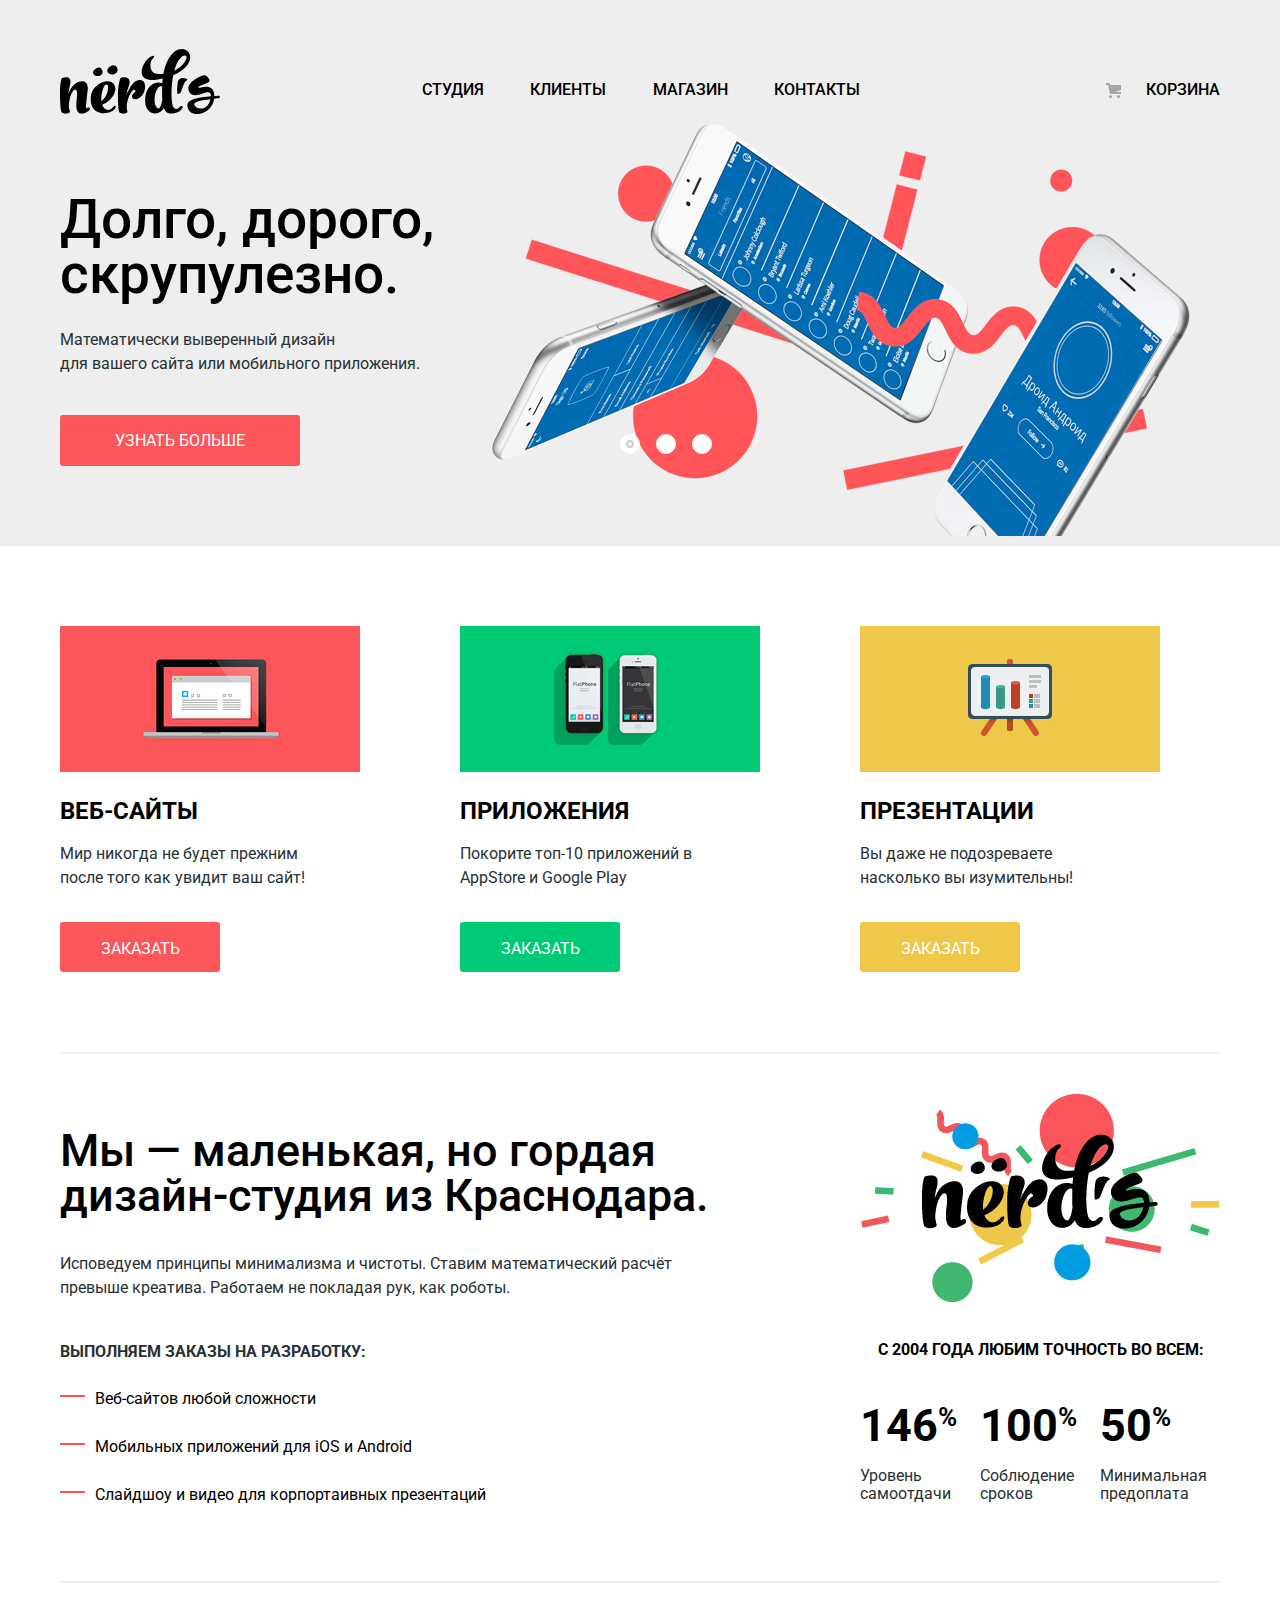
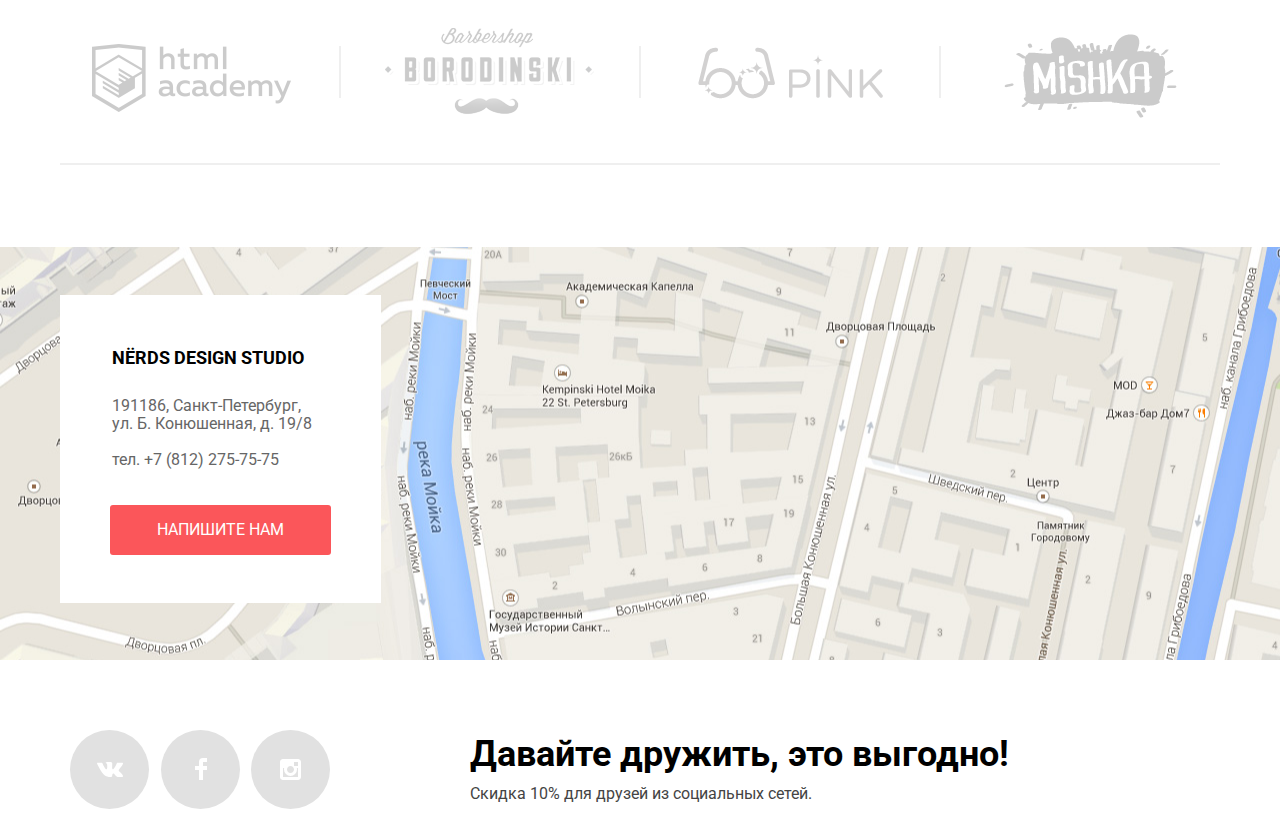
==== commit 80f5f496: "поправил CSS и позиционирование контактов" ====
--- a/index.html
+++ b/index.html
@@ -168,7 +168,6 @@
             <img src="img/borodinski-logo.png" width="209" height="90" alt="Логотип Барбершопа Бородинский">
           </a>
         </li>
-      </li>
         <li>
           <div class="small-divider small-divider__borod"></div>
         </li>
@@ -195,15 +194,15 @@
         <iframe
           src="https://www.google.com/maps/embed?pb=!1m18!1m12!1m3!1d1998.6037872533277!2d30.320858716096975!3d59.93871648187614!2m3!1f0!2f0!3f0!3m2!1i1024!2i768!4f13.1!3m3!1m2!1s0x4696310fca145cc1%3A0x42b32648d8238007!2z0JHQvtC70YzRiNCw0Y8g0JrQvtC90Y7RiNC10L3QvdCw0Y8g0YPQuy4sIDE5LzgsINCh0LDQvdC60YIt0J_QtdGC0LXRgNCx0YPRgNCzLCAxOTExODY!5e0!3m2!1sru!2sru!4v1584376473663!5m2!1sru!2sru"
           style="border:0;" allowfullscreen="" aria-hidden="false" tabindex="0"></iframe>
-        <div class="contacts-info">
-          <p>
-            <span class="contacts-info__name">NЁRDS DESIGN STUDIO</span><br>
-            191186, Санкт-Петербург,<br>
-            ул. Б. Конюшенная, д. 19/8<br><br>
-            <a class="contacts-info__tel" href="tel:+78122757575">тел. +7 (812) 275-75-75</a>
-          </p>
-          <a href="#" class="contacts-info__button">Напишите нам</a>
-        </div>
+          <div class="contacts-info">
+            <p>
+              <span class="contacts-info__name">NЁRDS DESIGN STUDIO</span><br>
+              191186, Санкт-Петербург,<br>
+              ул. Б. Конюшенная, д. 19/8<br><br>
+              <a class="contacts-info__tel" href="tel:+78122757575">тел. +7 (812) 275-75-75</a>
+            </p>
+            <a href="#" class="contacts-info__button">Напишите нам</a>
+          </div>
       </div>
     </section>
     <section class="social">
--- a/css/minified.css
+++ b/css/minified.css
@@ -1 +1 @@
-body{margin:0;padding:0;font-family:Roboto,Arial,sans-serif;font-size:16px;line-height:24px;font-weight:400;color:#000;background-color:#fff}.visually-hidden:not(:focus):not(:active),input[type=checkbox].visually-hidden,input[type=radio].visually-hidden{position:absolute;width:1px;height:1px;margin:-1px;border:0;padding:0;white-space:nowrap;clip-path:inset(100%);clip:rect(0 0 0 0);overflow:hidden}.about ul,.advantage__wrapper ul,.clients__list,.grid ul,.order-form ul,.pagination ul,.search-results ul,.slider ul,.specials ul,.stats ul,.stats__list,.toggle__menu{list-style:none;list-style-type:none;margin:0;padding:0}a{text-decoration:none}.header{min-width:1160px;min-height:123px;background-color:#eee}.header__wrapper{display:flex;justify-content:center;min-width:1160px;font-weight:500;text-transform:uppercase;line-height:30px}.logo{width:160px;height:65px;display:block;padding-top:49px}.logo:active{opacity:.3}.navigation{display:flex;padding-left:100px}.navigation__list{list-style:none;display:flex;justify-content:space-between;width:438px;padding-top:75px;margin:0;position:relative}.cart,.navigation__list a{color:#000}.navigation__list a:focus,.navigation__list a:hover{color:#fb565a}.navigation__list a:active{color:rgba(0,0,0,.3)}.navigation__item--active::after{content:"";position:absolute;right:132px;top:108px;width:74px;height:2px;background-color:#fb565a}.cart{position:relative;padding-top:75px;padding-left:286px}.cart:focus,.cart:hover{color:#fb565a}.cart:active{color:rgba(0,0,0,.3)}.cart:before{content:url(../img/cart-icon.svg);width:15px;height:15px;position:absolute;right:99px;top:78px}.slider{display:flex;justify-content:center;margin:0 auto;min-width:1160px;background-color:#eee;min-height:413px}.slider-wrapper{position:relative;display:flex;width:1160px}.slider-gallery{list-style:none;display:flex}.slider__item{display:flex;min-height:413px}.slider__item h3{font-size:55px;line-height:55px;font-weight:500;min-width:515px;padding-top:14px}.slider__item p{color:#283136;max-width:409px;padding-top:10px}.slider__item img{position:relative;display:block;width:100%;top:9px;right:83px}.slider__item--left{display:flex;flex-direction:row}.slider__item--left h3{margin-block-end:0}.slider__item a{background-color:#fb565a;border:none;width:240px;max-height:50px;border-radius:2px;text-align:center;line-height:18px;color:#fff;text-transform:uppercase;margin-top:23px;vertical-align:middle;padding-top:17px;padding-bottom:16px;margin-bottom:43px}.slider__item a:focus,.slider__item a:hover{background-color:#e74246}.slider__item a:active{box-shadow:inset 0 3px 0 0 rgba(0,1,1,.1);background-color:#d7373b;color:rgba(255,255,255,.3)}.slider-switch{list-style:none;position:absolute;top:259px;left:580px;transform:rotate(-90deg)}.slider-switch__radio{display:none}.slider-switch li:before{display:flex;content:'';width:18px;height:18px;background-color:#fff;border:1px solid #fff;border-radius:50%;margin:16px;cursor:pointer}.slider-switch li:after{content:url(../img/active-button.svg);width:8px;height:8px;position:absolute;top:17px;right:27px;opacity:.4}.advantage{display:flex;width:100%}.advantage__wrapper{width:1160px;display:flex;flex-direction:row;margin:0 auto}.advantage__list{list-style:none;display:flex;justify-content:space-between;margin:0;padding:0}.advantage__item{display:flex;flex-direction:column;padding-left:100px;padding-top:80px}.advantage__item:first-child{padding-left:0}.advantage__item h3{text-transform:uppercase;font-size:24px;line-height:30px;font-weight:700}.advantage__item p{font-size:16px;line-height:24px;color:#283136;width:250px;margin-block-start:-8px}.advantage__img{background-color:#000;width:300px;height:146px}.advantage__item a{background-color:#fb565a;border:none;width:160px;height:32px;border-radius:2px;text-align:center;line-height:18px;color:#fff;text-transform:uppercase;margin-top:16px;padding-top:18px}.advantage__item a:focus,.advantage__item a:hover{background-color:#e74246}.advantage__item a:active{box-shadow:inset 0 3px 0 0 rgba(0,1,1,.1);background-color:#d7373b;color:rgba(255,255,255,.3)}.advantage__item:nth-of-type(2) a{background-color:#00ca74}.advantage__item:nth-of-type(2) a:focus,.advantage__item:nth-of-type(2) a:hover{background-color:#00bc6c}.advantage__item:nth-of-type(2) a:active{box-shadow:inset 0 3px 0 0 rgba(0,1,1,.1);background-color:#00aa62;color:rgba(255,255,255,.3)}.advantage__item:nth-of-type(3) a{background-color:#efc84a}.advantage__item:nth-of-type(3) a:hover .advantage__item:nth-of-type(3) a:focus{background-color:#eab534}.advantage__item:nth-of-type(3) a:active{box-shadow:inset 0 3px 0 0 rgba(0,1,1,.1);background-color:#e5a722;color:rgba(255,255,255,.3)}.about-stats{display:flex;justify-content:space-between;margin:0 auto;max-width:1160px}.about h3{font-size:45px;line-height:45px;font-weight:500;min-width:650px;margin-block-start:34px;margin-block-end:34px}.about p{color:#283136;max-width:616px}.about__title{font-weight:700;text-transform:uppercase;margin-block-start:40px;margin-block-end:-10px}.about__list{position:relative;padding:0;padding-top:9px;list-style:none;margin-top:-10px}.about__item{padding-left:35px}.about__item:nth-child(1){margin-top:0}.about__item::before{display:inline-block;vertical-align:middle;position:relative;content:"";top:20px;left:-35px;width:25px;height:2px;background-color:#fb565a}.stats__list{list-style:none;padding-left:0}.stats h3{font-weight:700;text-transform:uppercase}.stats h4{font-size:45px;line-height:10px}.stats__item p{color:#283136;line-height:18px}.about{max-width:960px}.stats__list{display:flex;flex-basis:360px;flex-wrap:wrap}.stats__item h4{margin-block-start:34px;margin-block-end:36px}.stats__item p{width:120px;margin-block-start:0}.procent-top{vertical-align:15px;font-size:26px}.stats h3{font-size:16px;line-height:24px;padding-top:13px;padding-left:18px}.stats{padding-left:120px}.big-divider{display:flex;justify-content:center;margin:0 auto;width:1160px;height:2px;background-color:#efefef;margin-top:80px;margin-bottom:40px}.big-divider2{display:flex;justify-content:center;margin:0 auto;width:1160px;height:2px;background-color:#efefef;margin-top:62px;margin-bottom:40px}.clients__list{position:relative;list-style:none;display:flex;justify-content:space-between;align-items:center;width:1160px;margin:0 auto}.clients__list::after{content:"";width:1160px;height:2px;background-color:#efefef;margin-top:43px;margin-left:auto;margin-right:auto}.small-divider{position:relative;width:2px;height:52px;background-color:#efefef}.small-divider__html{right:-15px}.small-divider__borod{right:25px}.small-divider__pink{right:41px}.clients__item:last-child:after{background-color:transparent}.clients__item img{opacity:.2}.clients__item img:hover{opacity:1}.clients__item img:active{opacity:.1}.clients__item--htmlac{position:relative;top:10px;left:32px}.clients__item--borod{position:relative;top:5px;left:-5px}.clients__item--pink{position:relative;top:5px;left:-33px}.clients__item--mish{position:relative;top:8px;left:-43px}.contacts{position:relative;margin-top:80px;height:416px;display:flex;justify-content:center}.contacts-map{min-width:100%;margin:auto;background-image:url(../img/2.jpg);width:1160px;height:413px;background-position:center;background-repeat:no-repeat}.contacts-map iframe{z-index:2;width:100%;height:416px}.contacts-info{display:flex;flex-direction:column;min-height:308px;position:absolute;top:54px;left:20%}.contacts-info__name{display:flex;font-weight:700;font-size:18px;line-height:30px;text-transform:uppercase;color:#000;padding-top:48px;padding-bottom:6px}.contacts-info p{color:#666;line-height:18px;padding-left:2px;margin:0}.contacts-info__tel{color:#666}.contacts-info__button{background-color:#fb565a;border:none;border-radius:2px;width:219px;padding:8px 16px;margin-top:36px;text-align:center;line-height:18px;color:#fff;text-transform:uppercase;padding-top:16px;padding-bottom:16px}.contacts-info__button:focus,.contacts-info__button:hover{background-color:#e74246}.contacts-info__button:active{box-shadow:inset 0 3px 0 0 rgba(0,1,1,.1);background-color:#d7373b;color:rgba(255,255,255,.3)}.contacts-map__background{position:relative;display:flex;align-items:center;margin:0 auto}.contacts-map__pin{position:absolute;top:89px;left:820px}.inner-page .contacts{margin-top:59px}.social{display:flex;max-width:1160px;margin:0 auto;justify-content:center}.social__list{margin-top:80px;padding:0;padding-left:10px;list-style:none;display:flex;min-width:260px;justify-content:space-between;flex-direction:row;justify-items:center}.social__title{display:block;padding-top:75px;font-size:36px;line-height:36px;font-weight:700}.social__text{display:block;padding-top:100px;line-height:22px;color:#444}.social__list{display:flex;flex-wrap:wrap;margin-top:69px}.social__item{display:flex;position:relative;justify-content:center;align-items:center;width:79px;height:79px;background:#e1e1e1;border-radius:50%}.social__item:focus,.social__item:hover{background:#e74246}.social__item:active{box-shadow:inset 0 3px 0 0 rgba(0,1,1,.1);background-color:#d7373b}.social__item:active img{opacity:.3}.social__vk{position:absolute;top:30px;left:27px}.social__fb{position:absolute;top:28px;left:34px}.social__in{position:absolute;top:29px;left:29px}.social__title{margin-block-end:0;margin-block-start:0}.social__slogan{display:flex;flex-wrap:wrap;flex-basis:800px;margin-left:140px}.social__text{padding-top:0;margin-top:6px}.inner-page .header{min-height:355px}.header-title{font-size:55px;line-height:55px;display:flex;max-height:241px;justify-content:center;margin-block-start:0;margin:0;padding-top:78px}.filters{display:flex;justify-content:center;min-width:1160px;margin:0 auto}.filters fieldset{border:none;padding:0;margin:0;margin-bottom:56px}.filter{margin-top:55px;width:261px}.filter ul{padding:0;margin:0}.filter fieldset:nth-child(2){margin-bottom:27px}.filter fieldset:last-of-type{margin-bottom:32px}.cost legend{font-weight:700;font-size:18px;line-height:30px;letter-spacing:.18px;text-transform:uppercase}.range-filter{width:260px;margin-top:34px}.range-controls{position:relative;height:41px;margin-bottom:15px;padding-top:39px;padding-right:20px;padding-left:20px;background-color:#f1f1f1;border-radius:5px}.range-controls .bar{margin-left:0;width:50%;height:2px;background:#00ca74}.range-controls .scale{height:2px;background:#d7dcde}.range-controls .toggle{position:absolute;top:31px;left:0;width:4px;height:4px;padding:0;border:8px solid #fff;background-color:#ababab;box-shadow:0 2px 1px 0 #cfcfcf;border-radius:50%;cursor:pointer}.range-controls .toggle-min{left:10px}.range-controls .toggle-max{left:110px}.price-controls{font-size:0}.price-controls label{display:inline-block;vertical-align:top;width:50%;font-size:16px;text-transform:uppercase}.price-controls input{width:60px;padding:8px 10px;margin-left:10px;font-family:Roboto,Arial,sans-serif;font-size:16px;text-align:center;color:#283136;border:none;border-radius:5px;background:#f1f1f1}.max-price{text-align:right}.filters{width:260px}.filter fieldset{padding:0;margin:0;margin-bottom:51px;border:none}.filter fieldset:first-child{margin-bottom:35px}.filter legend{font-weight:700;font-size:18px;line-height:30px;text-transform:uppercase;margin-bottom:12px}.filter ul{padding:0;margin:0;list-style:none;line-height:20px}.filter-option{margin-bottom:21px;padding-left:35px}.filter-option label{position:relative;display:block;cursor:pointer;user-select:none}.filter-input:focus+label,.filter-input:hover+label{color:#283136}.filter-input:disabled+label{color:rgba(40,49,54,.3)}.filter-input-checkbox+label::before{content:"";position:absolute;left:-34px;top:0;width:23px;height:23px;background-image:url(../img/checkbox-off.svg);background-repeat:no-repeat;background-position:0 0;opacity:.4}.filter-input-checkbox:checked+label::before{content:"";position:absolute;top:0;left:-34px;width:26px;height:23px;background-image:url(../img/checkbox-on.svg);background-repeat:no-repeat;background-position:0 0;opacity:.4}.filter-input-checkbox:focus+label::before,.filter-input-checkbox:focus:checked+label::before,.filter-input-checkbox:hover+label::before,.filter-input-checkbox:hover:checked+label::before{opacity:1}.filter-input-radio+label::before{content:"";position:absolute;left:-34px;top:-1px;width:25px;height:25px;background-image:url(../img/radio-off.svg);background-repeat:no-repeat;background-position:0 0;opacity:.4}.filter-input:disabled+label{color:#000;opacity:.5}.filter-input-radio:checked+label::before{content:"";position:absolute;top:-1px;left:-34px;width:25px;height:25px;background-image:url(../img/radio-on.svg);background-repeat:no-repeat;background-position:0 0;opacity:.4}.filter-input-radio:focus+label::before,.filter-input-radio:focus:checked+label::before,.filter-input-radio:hover+label::before,.filter-input-radio:hover:checked+label::before{opacity:1}.filter-button{font-size:16px;font-weight:500;text-transform:uppercase;text-align:center;line-height:18px;color:#000;width:260px;height:50px;background-color:#eee;border:none;outline:0}.filter-button:focus,.filter-button:hover{background-color:#dfdfdf}.filter-button:active{color:rgba(0,0,0,.3);box-shadow:inset 0 3px 0 0 rgba(0,1,1,.1);background-color:#d5d5d5}.order-form{display:flex;justify-content:space-between;padding-top:34px;padding-bottom:33px}.order-form__list{list-style:none;display:flex}.order-form p{font-weight:700;font-size:18px;line-height:30px;letter-spacing:.5px;text-transform:uppercase}.order-form__text{cursor:pointer}.order-form__item{font-size:14px;line-height:18px;text-transform:uppercase;padding-top:26px;padding-right:30px;cursor:pointer}.order-form__item:nth-child(4){padding-right:6px}.order-form__item:last-child{padding-right:0}.order-form__item{color:rgba(0,0,0,.3)}.order-form__button--triangle{opacity:.3}input:checked+.order-form__text{color:#000}.order-form__item:focus,.order-form__item:hover{color:rgba(0,0,0,.6)}.order-form__button--triangle:focus,.order-form__button--triangle:hover{opacity:.6}.order-form__button--triangle:active{opacity:1}.order-form__button--triangle{border:0 rgba(255,255,255,0);background-color:rgba(255,255,255,0);outline:0}.order-results{padding:0;margin:0;margin-left:140px;width:760px}.search-results{display:flex;flex-wrap:wrap;max-width:960px}.search-results__list{display:flex;flex-wrap:wrap;justify-content:flex-start;margin-top:33px;margin-left:80px}.search-results__item{display:flex;flex-direction:column;position:relative;width:360px;margin:0;margin-bottom:18px}.search-results__item:nth-child(2n){margin-left:40px}.search-results__item:last-child{margin-bottom:0}.search-results__figure{display:flex;flex-direction:column;position:relative;width:360px;margin:0;margin-bottom:15px}.search-results__figure--hover{background-color:#efefef;display:none;position:absolute;bottom:0;width:360px}.search-results__item:hover .search-results__figure--hover{display:flex;flex-direction:column;align-items:center;justify-content:flex-end;animation-name:fade-in;animation-duration:.4s}.search-results__figure--hover h3{z-index:5}.search-results__figure--hover h3:focus,.search-results__figure--hover h3:hover{color:#fb565a;cursor:pointer}.search-results__figure--hover h3:active{color:rgba(0,0,0,.3);cursor:pointer}.search-results__item:hover path{fill:#4c4c4c}.search-results__list{list-style:none;margin:0;padding:0;width:800px}.search-results__item h3{font-size:18px;line-height:30px;font-weight:700;text-align:center;text-transform:uppercase;color:#000;padding-top:9px}.search-results__item p{line-height:18px;color:#666;text-align:center;width:200px}.search-result__btn{background-color:#fb565a;border:none;width:200px;height:50px;text-align:center;vertical-align:middle;line-height:18px;color:#fff;text-transform:uppercase;border-radius:2px;margin-top:11px;z-index:3;margin-bottom:43px}.search-result__btn:focus,.search-result__btn:hover{background-color:#e74246}.search-result__btn:active{box-shadow:inset 0 3px 0 0 rgba(0,1,1,.1);background-color:#d7373b}@keyframes fade-in{0%{opacity:0}100%{opacity:1}}.toggle__menu{list-style:none;display:flex;margin-left:0;margin-top:28px}.toggle__menu-item{margin-right:11px}.toggle__menu-item a{display:flex;justify-content:center;align-items:center;color:#000;background-color:#eee;font-size:16px;line-height:18px;font-weight:500;width:50px;height:50px;text-transform:uppercase;line-height:18px;border-radius:3px}.toggle__menu-item--active a{background-color:#fff;border:3px solid #dbdbdb;border-radius:3px;width:44px;height:44px}.toggle__menu-item--next a{width:260px}.toggle__menu a:focus,.toggle__menu a:hover{background-color:#dfdfdf}.toggle__menu a:active{color:rgba(0,0,0,.3);box-shadow:inset 0 3px 0 0 rgba(0,1,1,.1);background-color:#d5d5d5}.slider{min-height:423px}.slider-gallegy{display:flex;flex-wrap:wrap;flex-basis:1440px;flex-direction:row}.slider__item--left{flex-direction:column;flex-basis:1180px}.cards__list{display:flex;flex-basis:1180px;flex-wrap:wrap}.clients__list{display:flex;flex-wrap:wrap;flex-basis:1180px}.contacts-info{padding-left:50px;padding-right:50px;background-color:#fff}.contacts-info__button{background-color:#fb565a;border:none;text-align:center;vertical-align:middle;line-height:18px;color:#fff;text-transform:uppercase;outline:0}.contacts-info__button:focus,.contacts-info__button:hover{background-color:#e74246}.contacts-info__button:active{box-shadow:inset 0 3px 0 0 rgba(0,1,1,.1);background-color:#d7373b;outline:0}.modal-feedback{display:none;width:960px;height:590px;position:fixed;top:50%;margin-top:-295px;right:50%;margin-right:-480px;background-color:#fff;box-shadow:0 20px 40px 0 rgba(0,1,1,.75);z-index:4}.modal-show{display:block;animation-name:modal-up;animation-duration:.4s}.modal-feedback h2{font-size:45px;line-height:45px;color:#000;padding-left:100px;margin-top:68px}.feedback-form label{line-height:18px;font-weight:700}.feedback-form__name{font-size:16px;line-height:18px;color:rgba(68,68,68,.5);padding-left:12px;padding-right:10px;width:334px;height:44px;border:solid 2px #d7dcde;margin-top:9px}.feedback-form__mail{font-size:16px;line-height:18px;color:rgba(68,68,68,.5);padding-left:12px;padding-right:10px;width:334px;height:44px;border:solid 2px #d7dcde;margin-top:9px}.feedback-form__text{font-size:16px;line-height:18px;color:rgba(68,68,68,.5);padding-left:12px;padding-right:10px;padding-top:11px;width:734px;height:101px;border:solid 2px #d7dcde;margin-top:9px}.feedback-form div:first-child{margin-left:102px;margin-top:4px}.feedback-form div:nth-child(2){margin-left:40px;margin-top:4px}.feedback-form div:nth-child(3){margin-left:102px;margin-top:34px}.feedback-form input:focus,.feedback-form input:hover,.feedback-form textarea:focus,.feedback-form textarea:hover{border:solid 2px #b4b9bb}.feedback-form input:focus,.feedback-form textarea:focus{border-color:#000;color:#000;outline:0}.feedback-form__text input:focus{color:#000}.feedback-form__buttom{background-color:#fb565a;border:none;width:260px;height:50px;text-align:center;vertical-align:middle;line-height:18px;color:#fff;text-transform:uppercase;margin-left:102px;margin-top:47px;border-radius:3px;outline:0}.feedback-form__buttom:focus,.feedback-form__buttom:hover{background-color:#e74246}.feedback-form__buttom:active{box-shadow:inset 0 3px 0 0 rgba(0,1,1,.1);background-color:#d7373b;color:rgba(255,255,255,.3)}.feedback-form{flex-basis:960px;display:flex;flex-wrap:wrap;flex-direction:row}.feedback-form label{max-width:360px;flex-shrink:0;flex-wrap:wrap;display:flex;flex-direction:column}.feedback-form label:nth-child(2){margin-left:40px}.feedback-close{position:absolute;top:68px;left:840px;width:22px;height:22px;font-size:0;background-color:transparent;border:0;cursor:pointer;outline:0}.feedback-close::before{content:url(../img/close-cross.svg);position:absolute;width:21px;height:21px;opacity:.3}.feedback-close:focus::before,.feedback-close:hover::before{opacity:1}.feedback-close:active::before{opacity:.1}@keyframes modal-up{0%{transform:translateY(1000px)}70%{transform:translateY(-5px)}90%{transform:translateY(5px)}100%{transform:translateY(0)}}
+body{margin:0;padding:0;font-family:Roboto,Arial,sans-serif;font-size:16px;line-height:24px;font-weight:400;color:#000;background-color:#fff}.visually-hidden:not(:focus):not(:active),input[type=checkbox].visually-hidden,input[type=radio].visually-hidden{position:absolute;width:1px;height:1px;margin:-1px;border:0;padding:0;white-space:nowrap;clip-path:inset(100%);clip:rect(0 0 0 0);overflow:hidden}img{max-width:100%}.about ul,.advantage__wrapper ul,.clients__list,.grid ul,.order-form ul,.pagination ul,.search-results ul,.slider ul,.specials ul,.stats ul,.stats__list,.toggle__menu{margin:0;padding:0;list-style:none;list-style-type:none}a{text-decoration:none}.header{min-width:1160px;min-height:123px;background-color:#eee}.header__wrapper{display:flex;justify-content:space-between;max-width:1160px;font-weight:500;line-height:30px;text-transform:uppercase;margin:0 auto}.logo{display:block;width:160px;height:65px;padding-top:49px}.logo:active{opacity:.3}.navigation{display:flex;padding-left:100px}.navigation__list{position:relative;display:flex;justify-content:space-between;width:438px;padding-top:75px;margin:0;list-style:none}.cart,.navigation__list a{color:#000}.navigation__list a:focus,.navigation__list a:hover{color:#fb565a}.navigation__list a:active{color:rgba(0,0,0,.3)}.navigation__item--active::after{content:"";position:absolute;right:132px;top:108px;width:74px;height:2px;background-color:#fb565a}.cart{position:relative;padding-top:75px;padding-left:286px}.cart:focus,.cart:hover{color:#fb565a}.cart:active{color:rgba(0,0,0,.3)}.cart:before{content:url(../img/cart-icon.svg);position:absolute;right:99px;top:78px;width:15px;height:15px}.slider{display:flex;justify-content:center;min-width:1160px;min-height:413px;margin:0 auto;background-color:#eee}.slider-wrapper{position:relative;display:flex;width:1160px}.slider-gallery{display:flex;list-style:none}.slider__item{display:flex;min-height:413px}.slider__item h3{min-width:515px;padding-top:14px;font-size:55px;line-height:55px;font-weight:500}.slider__item p{max-width:409px;padding-top:10px;color:#283136}.slider__item img{position:relative;display:block;width:100%;right:83px}.slider__item--left{display:flex;flex-direction:row}.slider__item--left h3{margin-block-end:0}.slider__item a{vertical-align:middle;width:240px;max-height:50px;padding-top:17px;padding-bottom:16px;margin-bottom:43px;margin-top:23px;text-align:center;line-height:18px;color:#fff;text-transform:uppercase;background-color:#fb565a;border:none;border-radius:3px}.slider__item a:focus,.slider__item a:hover{background-color:#e74246}.slider__item a:active{color:rgba(255,255,255,.3);box-shadow:inset 0 3px 0 0 rgba(0,1,1,.1);background-color:#d7373b}.slider-switch{position:absolute;top:259px;left:580px;transform:rotate(-90deg);list-style:none}.slider-switch__radio{display:none}.slider-switch li:before{display:flex;content:'';width:18px;height:18px;margin:16px;background-color:#fff;border:1px solid #fff;border-radius:50%;cursor:pointer}.slider-switch li:after{content:url(../img/active-button.svg);position:absolute;top:17px;right:27px;width:8px;height:8px;opacity:.4}.advantage{display:flex;width:100%}.advantage__wrapper{display:flex;flex-direction:row;width:1160px;margin:0 auto}.advantage__list{display:flex;justify-content:space-between;margin:0;padding:0;list-style:none}.advantage__item{display:flex;flex-direction:column;padding-left:100px;padding-top:80px}.advantage__item:first-child{padding-left:0}.advantage__item h3{text-transform:uppercase;font-size:24px;line-height:30px;font-weight:700}.advantage__item p{width:250px;margin-block-start:-8px;font-size:16px;line-height:24px;color:#283136}.advantage__img{width:300px;height:146px;background-color:#000}.advantage__item a{width:160px;height:32px;margin-top:16px;padding-top:18px;text-align:center;line-height:18px;color:#fff;text-transform:uppercase;background-color:#fb565a;border:none;border-radius:3px}.advantage__item a:focus,.advantage__item a:hover{background-color:#e74246}.advantage__item a:active{box-shadow:inset 0 3px 0 0 rgba(0,1,1,.1);background-color:#d7373b;color:rgba(255,255,255,.3)}.advantage__item:nth-of-type(2) a{background-color:#00ca74}.advantage__item:nth-of-type(2) a:focus,.advantage__item:nth-of-type(2) a:hover{background-color:#00bc6c}.advantage__item:nth-of-type(2) a:active{color:rgba(255,255,255,.3);box-shadow:inset 0 3px 0 0 rgba(0,1,1,.1);background-color:#00aa62}.advantage__item:nth-of-type(3) a{background-color:#efc84a}.advantage__item:nth-of-type(3) a:hover .advantage__item:nth-of-type(3) a:focus{background-color:#eab534}.advantage__item:nth-of-type(3) a:active{color:rgba(255,255,255,.3);box-shadow:inset 0 3px 0 0 rgba(0,1,1,.1);background-color:#e5a722}.about-stats{display:flex;justify-content:space-between;margin:0 auto;max-width:1160px}.about h3{max-width:650px;margin-block-start:34px;margin-block-end:34px;font-size:45px;line-height:45px;font-weight:500}.about p{max-width:616px;color:#283136}.about__title{margin-block-start:40px;margin-block-end:-10px;padding-bottom:9px;font-weight:700;text-transform:uppercase}.about__list{position:relative;padding:0;padding-top:9px;margin-top:-10px;list-style:none}.about__item{padding-left:35px}.about__item:nth-child(1){margin-top:0}.about__item::before{content:"";position:relative;top:20px;left:-35px;display:inline-block;vertical-align:middle;width:25px;height:2px;background-color:#fb565a}.stats__list{padding-left:0;list-style:none}.stats h3{font-weight:700;text-transform:uppercase}.stats h4{font-size:45px;line-height:10px}.stats__item p{color:#283136;line-height:18px}.about{max-width:960px}.stats__list{display:flex;flex-basis:360px;flex-wrap:wrap}.stats__item h4{margin-block-start:34px;margin-block-end:36px}.stats__item p{width:120px;margin-block-start:0}.procent-top{vertical-align:15px;font-size:26px}.stats h3{padding-top:13px;padding-left:18px;font-size:16px;line-height:24px}.stats{padding-left:120px}.big-divider{display:flex;justify-content:center;width:1160px;height:2px;margin:0 auto;margin-top:80px;margin-bottom:40px;background-color:#efefef}.big-divider2{display:flex;justify-content:center;margin:0 auto;margin-top:62px;margin-bottom:40px;width:1160px;height:2px;background-color:#efefef}.clients__list{position:relative;display:flex;justify-content:space-between;align-items:center;width:1160px;margin:0 auto;list-style:none}.clients__list::after{content:"";width:1160px;height:2px;margin-top:43px;margin-left:auto;margin-right:auto;background-color:#efefef}.small-divider{position:relative;width:2px;height:52px;background-color:#efefef}.small-divider__html{right:-15px}.small-divider__borod{right:25px}.small-divider__pink{right:41px}.clients__item:last-child:after{background-color:transparent}.clients__item img{opacity:.2}.clients__item img:hover{opacity:1}.clients__item img:active{opacity:.1}.clients__item--htmlac{position:relative;top:10px;left:32px}.clients__item--borod{position:relative;top:5px;left:-5px}.clients__item--pink{position:relative;top:5px;left:-33px}.clients__item--mish{position:relative;top:8px;left:-43px}.contacts{position:relative;display:flex;justify-content:center;margin-top:80px;height:416px}.contacts-map{min-width:100%;margin:auto;width:1160px;height:413px;background-image:url(../img/2.jpg);background-position:center;background-repeat:no-repeat}.contacts-map iframe{z-index:2;width:100%;height:416px}.contacts-info{position:absolute;top:50px;display:flex;flex-direction:column;min-height:308px;padding-left:50px;padding-right:50px;margin-left:calc(50%);transform:translateX(-580px);background-color:#fff}.contacts-info__name{display:flex;padding-top:48px;padding-bottom:6px;font-weight:700;font-size:18px;line-height:30px;text-transform:uppercase;color:#000}.contacts-info p{padding-left:2px;margin:0;color:#666;line-height:18px}.contacts-info__tel{color:#666}.contacts-info__button{width:189px;padding:8px 16px;margin-top:36px;padding-top:16px;padding-bottom:16px;text-align:center;line-height:18px;color:#fff;text-transform:uppercase;background-color:#fb565a;border:none;border-radius:3px}.contacts-info__button:focus,.contacts-info__button:hover{background-color:#e74246}.contacts-info__button:active{color:rgba(255,255,255,.3);box-shadow:inset 0 3px 0 0 rgba(0,1,1,.1);background-color:#d7373b}.contacts-map__background{position:relative;display:flex;align-items:center;margin:0 auto}.contacts-map__pin{position:absolute;top:89px;left:820px}.inner-page .contacts{margin-top:59px}.social{display:flex;justify-content:center;max-width:1160px;margin:0 auto}.social__list{display:flex;justify-content:space-between;flex-direction:row;justify-items:center;min-width:260px;margin-top:80px;padding:0;padding-left:10px;list-style:none}.social__title{display:block;padding-top:75px;font-size:36px;line-height:36px;font-weight:700}.social__text{display:block;padding-top:100px;line-height:22px;color:#444}.social__list{display:flex;flex-wrap:wrap;margin-top:69px}.social__item{position:relative;display:flex;justify-content:center;align-items:center;width:79px;height:79px;background:#e1e1e1;border-radius:50%}.social__item:focus,.social__item:hover{background:#e74246}.social__item:active{box-shadow:inset 0 3px 0 0 rgba(0,1,1,.1);background-color:#d7373b}.social__item:active img{opacity:.3}.social__vk{position:absolute;top:30px;left:27px}.social__fb{position:absolute;top:28px;left:34px}.social__in{position:absolute;top:29px;left:29px}.social__title{margin-block-end:0;margin-block-start:0}.social__slogan{display:flex;flex-wrap:wrap;flex-basis:800px;margin-left:140px}.social__text{padding-top:0;margin-top:6px}.inner-page .header{min-height:355px}.header-title{display:flex;justify-content:center;max-height:241px;margin-block-start:0;margin:0;padding-top:78px;font-size:55px;line-height:55px}.filters{display:flex;justify-content:center;min-width:1160px;margin:0 auto}.filters fieldset{padding:0;margin:0;margin-bottom:56px;border:none}.filter{margin-top:55px;width:261px}.filter ul{padding:0;margin:0}.filter fieldset:nth-child(2){margin-bottom:27px}.filter fieldset:last-of-type{margin-bottom:32px}.cost legend{font-weight:700;font-size:18px;line-height:30px;letter-spacing:.18px;text-transform:uppercase}.range-filter{width:260px;margin-top:34px}.range-controls{position:relative;height:41px;margin-bottom:15px;padding-top:39px;padding-right:20px;padding-left:20px;background-color:#f1f1f1;border-radius:5px}.range-controls .bar{margin-left:0;width:50%;height:2px;background:#00ca74}.range-controls .scale{height:2px;background:#d7dcde}.range-controls .toggle{position:absolute;top:31px;left:0;width:4px;height:4px;padding:0;border:8px solid #fff;background-color:#ababab;box-shadow:0 2px 1px 0 #cfcfcf;border-radius:50%;cursor:pointer}.range-controls .toggle--min{left:10px}.range-controls .toggle--max{left:110px}.price-controls{font-size:0}.price-controls label{display:inline-block;vertical-align:top;width:50%;font-size:16px;text-transform:uppercase}.price-controls input{width:60px;padding:8px 10px;margin-left:10px;font-family:Roboto,Arial,sans-serif;font-size:16px;text-align:center;color:#283136;border:none;border-radius:5px;background:#f1f1f1}.max-price{text-align:right}.filters{width:260px}.filter fieldset{padding:0;margin:0;margin-bottom:51px;border:none}.filter fieldset:first-child{margin-bottom:35px}.filter legend{margin-bottom:12px;font-weight:700;font-size:18px;line-height:30px;text-transform:uppercase}.filter ul{padding:0;margin:0;list-style:none;line-height:20px}.filter-grid{margin-bottom:21px;padding-left:35px}.filter-grid label{position:relative;display:block;cursor:pointer;user-select:none}.filter-grid__input:focus+label,.filter-grid__input:hover+label{color:#283136}.filter-grid__input:disabled+label{color:rgba(40,49,54,.3)}.filter-grid__input--checkbox+label::before{content:"";position:absolute;left:-34px;top:0;width:23px;height:23px;background-image:url(../img/checkbox-off.svg);background-repeat:no-repeat;background-position:0 0;opacity:.4}.filter-grid__input--checkbox:checked+label::before{content:"";position:absolute;top:0;left:-34px;width:26px;height:23px;background-image:url(../img/checkbox-on.svg);background-repeat:no-repeat;background-position:0 0;opacity:.4}.filter-grid__input--checkbox:focus+label::before,.filter-grid__input--checkbox:focus:checked+label::before,.filter-grid__input--checkbox:hover+label::before,.filter-grid__input--checkbox:hover:checked+label::before{opacity:1}.filter-grid__input--radio+label::before{content:"";position:absolute;left:-34px;top:-1px;width:25px;height:25px;background-image:url(../img/radio-off.svg);background-repeat:no-repeat;background-position:0 0;opacity:.4}.filter-grid__input:disabled+label{color:#000;opacity:.5}.filter-grid__input--radio:checked+label::before{content:"";position:absolute;top:-1px;left:-34px;width:25px;height:25px;background-image:url(../img/radio-on.svg);background-repeat:no-repeat;background-position:0 0;opacity:.4}.filter-grid__input--radio:focus+label::before,.filter-grid__input--radio:focus:checked+label::before,.filter-grid__input--radio:hover+label::before,.filter-grid__input--radio:hover:checked+label::before{opacity:1}.filter-button{width:260px;height:50px;font-size:16px;font-weight:500;text-transform:uppercase;text-align:center;line-height:18px;color:#000;background-color:#eee;border:none;outline:0}.filter-button:focus,.filter-button:hover{background-color:#dfdfdf}.filter-button:active{color:rgba(0,0,0,.3);box-shadow:inset 0 3px 0 0 rgba(0,1,1,.1);background-color:#d5d5d5}.order-form{display:flex;justify-content:space-between;padding-top:34px;padding-bottom:33px}.order-form__list{display:flex;list-style:none}.order-form p{font-weight:700;font-size:18px;line-height:30px;letter-spacing:.5px;text-transform:uppercase}.order-form__text{cursor:pointer}.order-form__item{padding-top:26px;padding-right:30px;font-size:14px;line-height:18px;text-transform:uppercase;cursor:pointer}.order-form__item:nth-child(4){padding-right:6px}.order-form__item:last-child{padding-right:0}.order-form__item{color:rgba(0,0,0,.3)}.order-form__button--triangle{opacity:.3}input:checked+.order-form__text{color:#000}.order-form__item:focus,.order-form__item:hover{color:rgba(0,0,0,.6)}.order-form__button--triangle:focus,.order-form__button--triangle:hover{opacity:.6}.order-form__button--triangle:active{opacity:1}.order-form__button--triangle{border:0 rgba(255,255,255,0);background-color:rgba(255,255,255,0);outline:0}.order-results{padding:0;margin:0;margin-left:140px;width:760px}.search-results{display:flex;flex-wrap:wrap;max-width:960px}.search-results__list{display:flex;flex-wrap:wrap;justify-content:flex-start;margin-top:33px;margin-left:80px;min-width:760px}.search-results__item{position:relative;display:flex;flex-direction:column;width:360px;margin:0;margin-bottom:18px}.search-results__item:nth-child(2n){margin-left:40px}.search-results__item:last-child{margin-bottom:0}.search-results__figure{position:relative;display:flex;flex-direction:column;width:360px;margin:0;margin-bottom:15px}.search-results__figure--hover{position:absolute;bottom:0;display:none;width:360px;background-color:#efefef}.search-results__item:hover .search-results__figure--hover{display:flex;flex-direction:column;align-items:center;justify-content:flex-end;animation-name:fade-in;animation-duration:.4s}.search-results__figure--hover h3{z-index:5}.search-results__figure--hover h3:focus,.search-results__figure--hover h3:hover{color:#fb565a;cursor:pointer}.search-results__figure--hover h3:active{color:rgba(0,0,0,.3);cursor:pointer}.search-results__item:hover path{fill:#4c4c4c}.search-results__list{margin:0;padding:0;width:800px;list-style:none}.search-results__item h3{padding-top:9px;font-size:18px;line-height:30px;font-weight:700;text-align:center;text-transform:uppercase;color:#000}.search-results__item p{width:200px;line-height:18px;color:#666;text-align:center}.search-result__btn{z-index:3;width:200px;height:50px;vertical-align:middle;margin-top:11px;margin-bottom:43px;text-align:center;line-height:18px;color:#fff;text-transform:uppercase;background-color:#fb565a;border:none;border-radius:3px}.search-result__btn:focus,.search-result__btn:hover{background-color:#e74246}.search-result__btn:active{box-shadow:inset 0 3px 0 0 rgba(0,1,1,.1);background-color:#d7373b}@keyframes fade-in{0%{opacity:0}100%{opacity:1}}.toggle__menu{display:flex;margin-left:0;margin-top:28px;list-style:none}.toggle__menu-item{margin-right:11px}.toggle__menu-item a{display:flex;justify-content:center;align-items:center;width:50px;height:50px;color:#000;font-size:16px;line-height:18px;font-weight:500;text-transform:uppercase;background-color:#eee;border-radius:3px}.toggle__menu-item--active a{width:44px;height:44px;background-color:#fff;border:3px solid #dbdbdb;border-radius:3px}.toggle__menu-item--next a{width:260px}.toggle__menu a:focus,.toggle__menu a:hover{background-color:#dfdfdf}.toggle__menu a:active{color:rgba(0,0,0,.3);box-shadow:inset 0 3px 0 0 rgba(0,1,1,.1);background-color:#d5d5d5}.slider{min-height:423px}.slider-gallegy{display:flex;flex-wrap:wrap;flex-basis:1440px;flex-direction:row}.slider__item--left{flex-direction:column;flex-basis:1180px}.cards__list{display:flex;flex-basis:1180px;flex-wrap:wrap}.clients__list{display:flex;flex-wrap:wrap;flex-basis:1180px}.contacts-info__button{text-align:center;vertical-align:middle;line-height:18px;color:#fff;text-transform:uppercase;outline:0;background-color:#fb565a;border:none}.contacts-info__button:focus,.contacts-info__button:hover{background-color:#e74246}.contacts-info__button:active{box-shadow:inset 0 3px 0 0 rgba(0,1,1,.1);background-color:#d7373b;outline:0}.modal-feedback{position:fixed;top:50%;right:50%;z-index:4;display:none;width:960px;height:590px;margin-top:-295px;margin-right:-480px;background-color:#fff;box-shadow:0 20px 40px 0 rgba(0,1,1,.75)}.modal-show{display:block;animation-name:modal-up;animation-duration:.4s}.modal-feedback h2{padding-left:100px;margin-top:68px;font-size:45px;line-height:45px;color:#000}.feedback-form label{line-height:18px;font-weight:700}.feedback-form__name{padding-left:12px;padding-right:10px;width:334px;height:44px;margin-top:9px;font-size:16px;line-height:18px;color:rgba(68,68,68,.5);border:solid 2px #d7dcde}.feedback-form__mail{width:334px;height:44px;padding-left:12px;padding-right:10px;margin-top:9px;font-size:16px;line-height:18px;color:rgba(68,68,68,.5);border:solid 2px #d7dcde}.feedback-form__text{width:734px;height:101px;margin-top:9px;padding-left:12px;padding-right:10px;padding-top:11px;font-size:16px;line-height:18px;color:rgba(68,68,68,.5);border:solid 2px #d7dcde}.feedback-form div:first-child{margin-left:102px;margin-top:4px}.feedback-form div:nth-child(2){margin-left:40px;margin-top:4px}.feedback-form div:nth-child(3){margin-left:102px;margin-top:34px}.feedback-form input:focus,.feedback-form input:hover,.feedback-form textarea:focus,.feedback-form textarea:hover{border:solid 2px #b4b9bb}.feedback-form input:focus,.feedback-form textarea:focus{color:#000;border-color:#000;outline:0}.feedback-form__text input:focus{color:#000}.feedback-form__buttom{width:260px;height:50px;margin-left:102px;margin-top:47px;vertical-align:middle;text-align:center;line-height:18px;color:#fff;text-transform:uppercase;outline:0;background-color:#fb565a;border:none;border-radius:3px}.feedback-form__buttom:focus,.feedback-form__buttom:hover{background-color:#e74246}.feedback-form__buttom:active{color:rgba(255,255,255,.3);box-shadow:inset 0 3px 0 0 rgba(0,1,1,.1);background-color:#d7373b}.feedback-form{display:flex;flex-wrap:wrap;flex-direction:row;flex-basis:960px}.feedback-form label{display:flex;flex-shrink:0;flex-wrap:wrap;flex-direction:column;max-width:360px}.feedback-form label:nth-child(2){margin-left:40px}.feedback-close{position:absolute;top:68px;left:840px;width:22px;height:22px;font-size:0;background-color:transparent;border:0;cursor:pointer;outline:0}.feedback-close::before{content:url(../img/close-cross.svg);position:absolute;width:21px;height:21px;opacity:.3}.feedback-close:focus::before,.feedback-close:hover::before{opacity:1}.feedback-close:active::before{opacity:.1}@keyframes modal-up{0%{transform:translateY(1000px)}70%{transform:translateY(-5px)}90%{transform:translateY(5px)}100%{transform:translateY(0)}}
